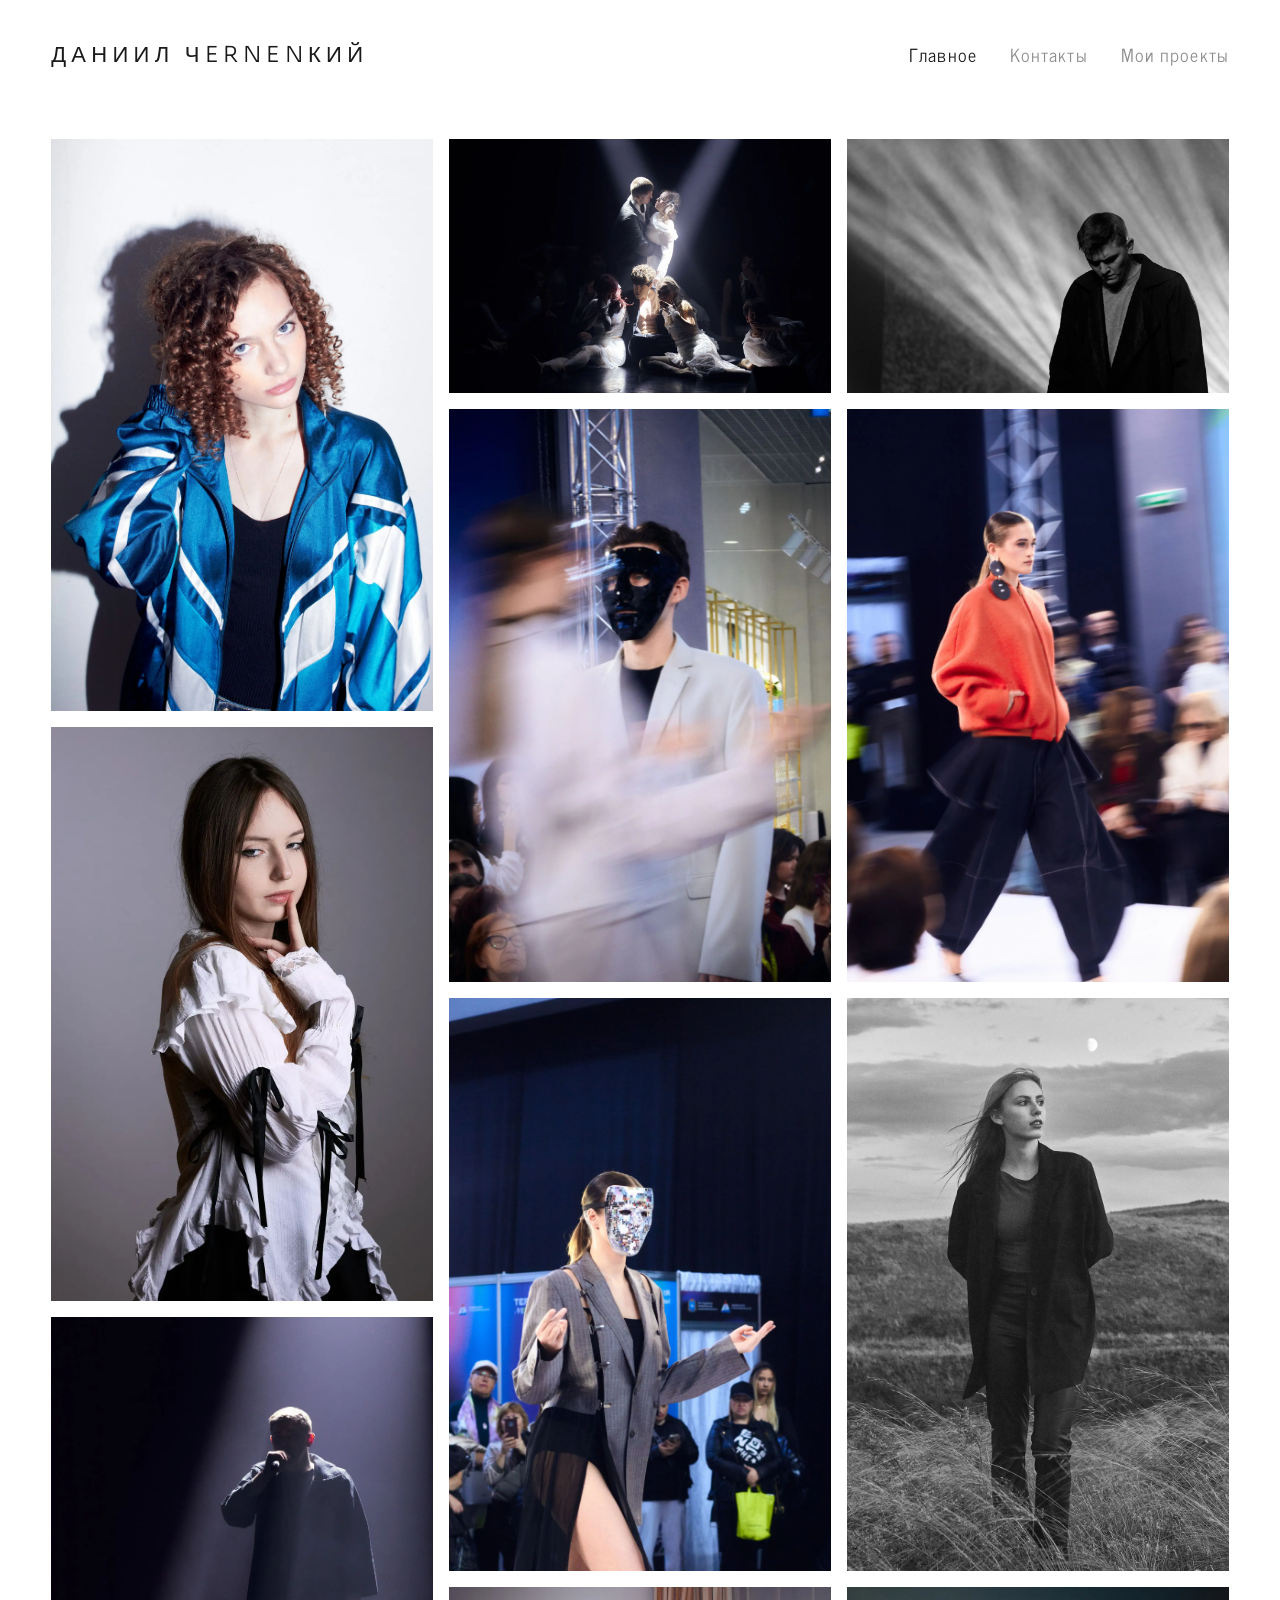
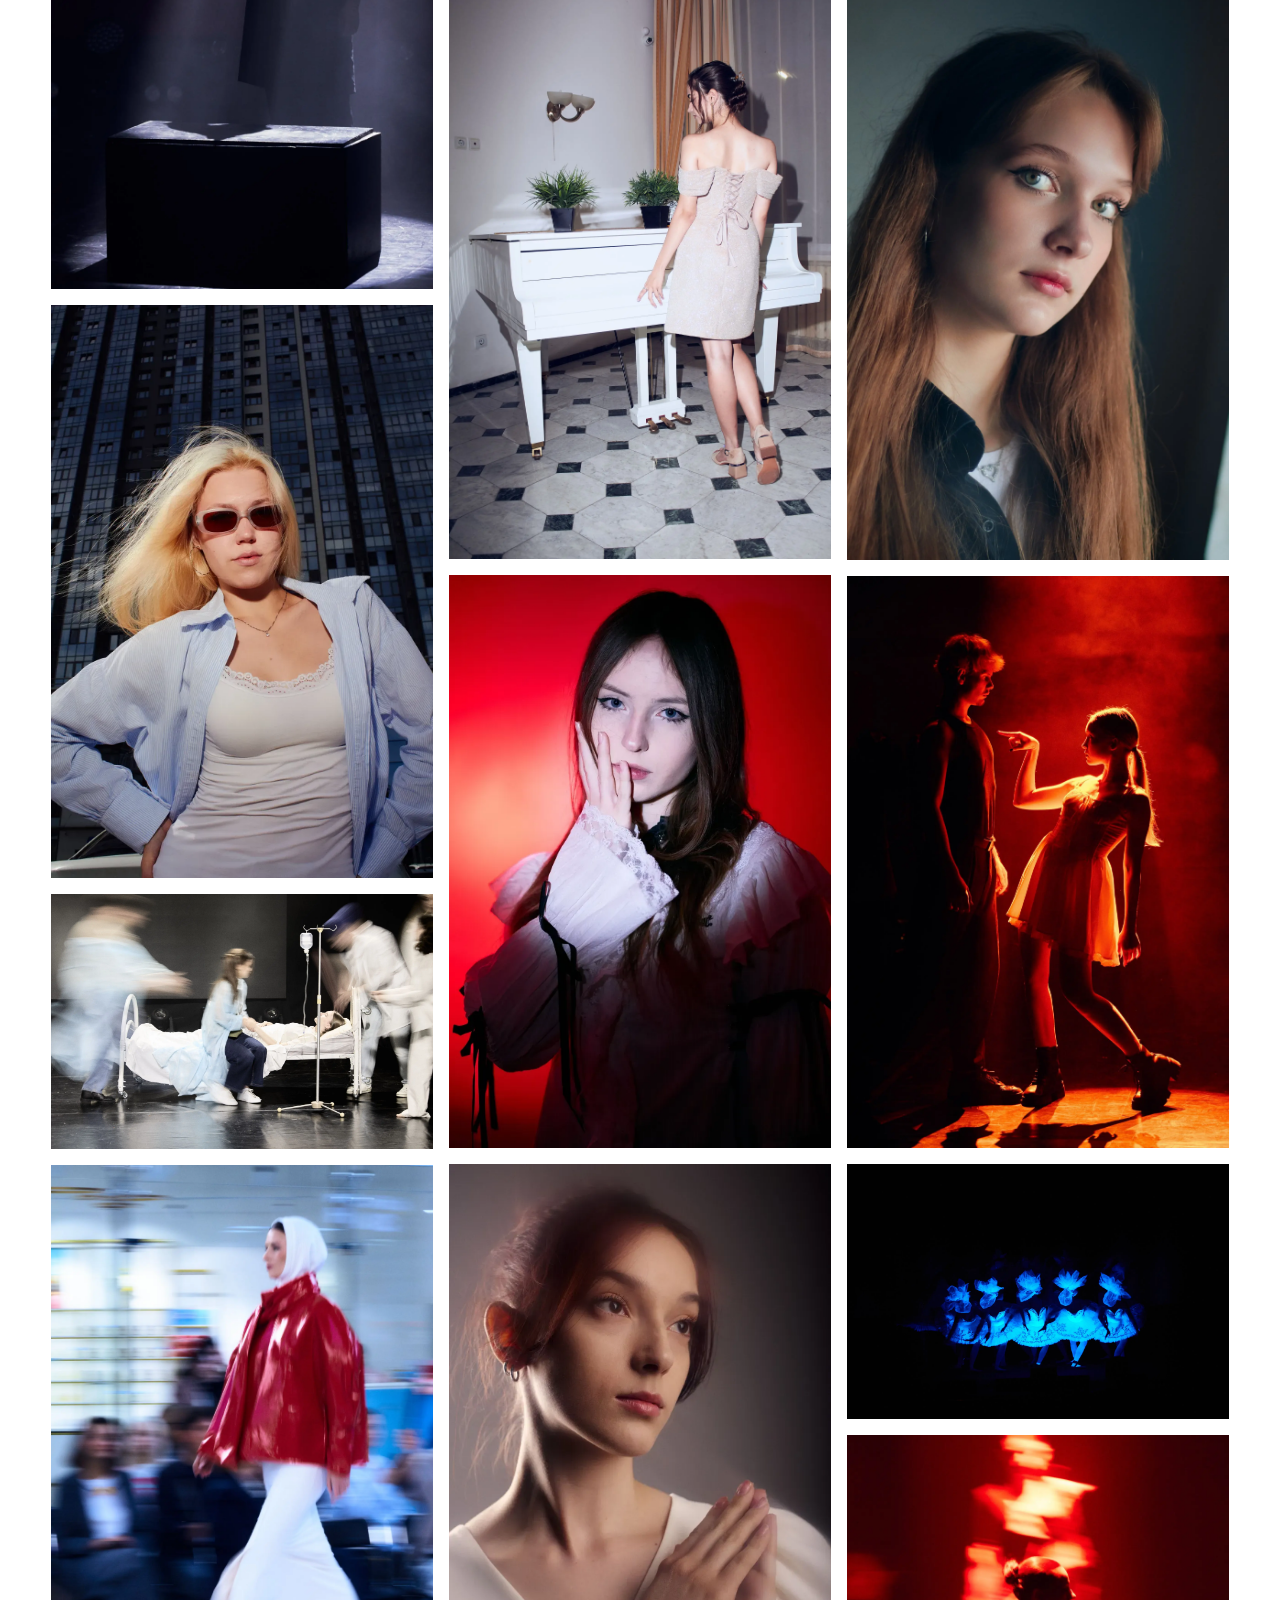
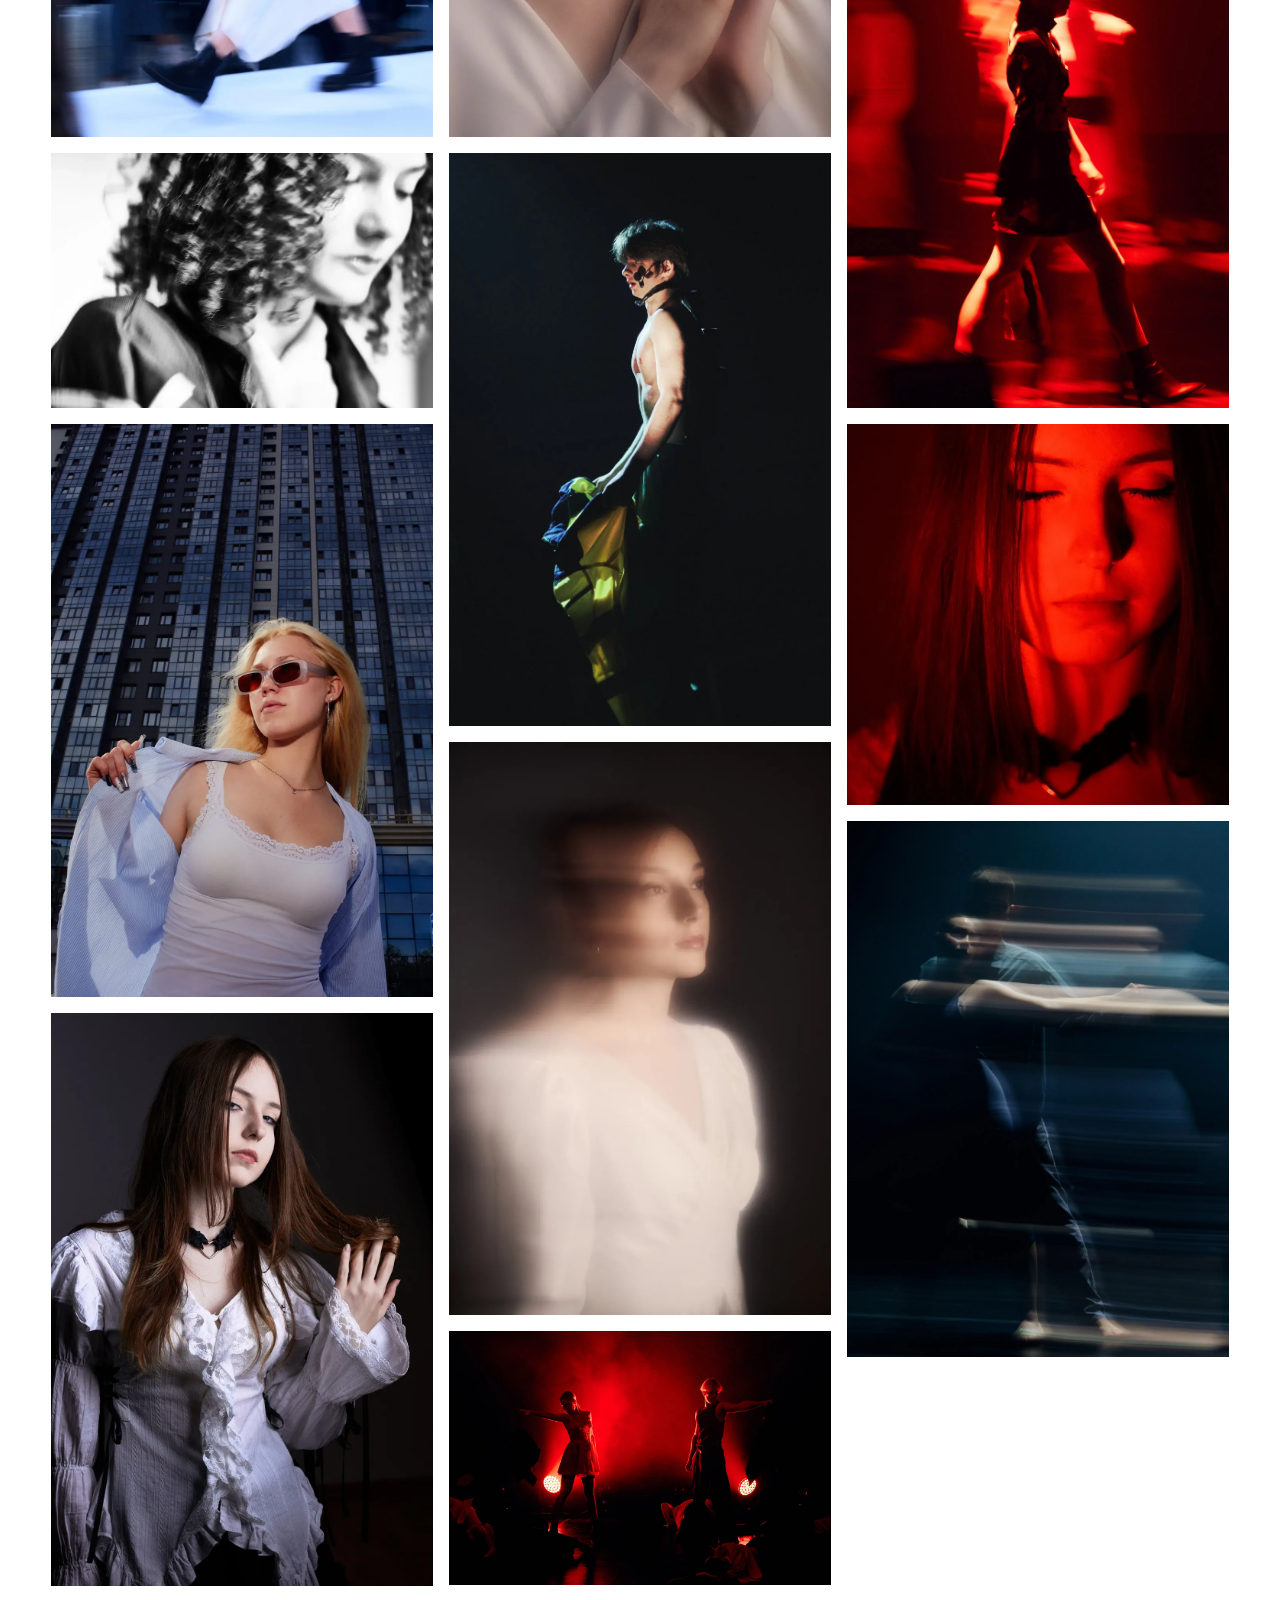
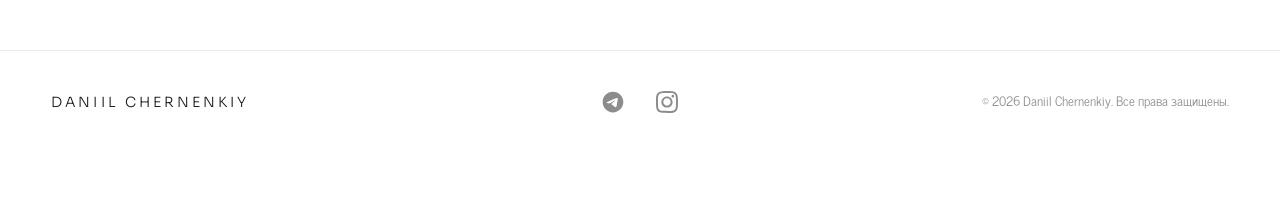
==== index.html @ f73e018e "Final" ====
<!DOCTYPE html>
<html lang="ru">
<head>
  <meta charset="UTF-8">
  <meta name="viewport" content="width=device-width, initial-scale=1.0">
  <title>Даниил Черненький — фотограф</title>
  <meta name="description" content="Портфолио фотографа Даниила Черненкого.">
  <link rel="icon" type="image/svg+xml" href="assets/favicon.svg">
  <link rel="preconnect" href="https://fonts.googleapis.com">
  <link rel="preconnect" href="https://fonts.gstatic.com" crossorigin>
  <link href="https://fonts.googleapis.com/css2?family=Sora:wght@100..800&display=swap" rel="stylesheet">
  <link rel="stylesheet" href="reset.css">
  <link rel="stylesheet" href="style.css">
  <script>document.documentElement.classList.add('js');</script>
</head>
<body>

  <header class="site-header reveal">
    <div class="container site-header__inner">
      <a class="brand" href="index.html">Даниил&nbsp;Чernenкий</a>

      <nav class="nav" aria-label="Основная навигация">
        <ul class="nav__list">
          <li><a class="nav__link is-active" href="index.html" aria-current="page">Главное</a></li>
          <li><a class="nav__link" href="pages/contact.html">Контакты</a></li>
          <li><a class="nav__link" href="projects/index.html">Мои проекты</a></li>
        </ul>
      </nav>
    </div>
  </header>

  <main>
    <h1 class="visually-hidden">Фотографии</h1>

    <!-- Галерея: masonry. Портреты и репортаж перемешаны, порядок произвольный —
         менять местами и добавлять фото можно свободно, вёрстка этого не требует.
         Каждое фото — в <picture>: сверху лёгкая WebP-версия (assets/images/webp/),
         под ней — оригинал jpg как запаска для старых браузеров.
         Первое фото грузится сразу (eager), остальные — по мере скролла (lazy).
         Формат файлов: длинная сторона 2500px, JPG q82 + WebP q70, width/height указывать реальными. -->
    <section class="gallery container" aria-label="Галерея фотографий">

      <figure class="gallery__item reveal">
        <picture>
          <source srcset="assets/images/webp/Sasha-01.webp" type="image/webp">
          <img src="assets/images/Sasha-01.jpg" alt="Портрет — Sasha" width="1667" height="2500" loading="eager" fetchpriority="high" decoding="async">
        </picture>
      </figure>

      <figure class="gallery__item reveal">
        <picture>
          <source srcset="assets/images/webp/Vika-34.webp" type="image/webp">
          <img src="assets/images/Vika-34.jpg" alt="Портрет — Vika" width="1000" height="1501" loading="lazy" decoding="async">
        </picture>
      </figure>

      <figure class="gallery__item reveal">
        <picture>
          <source srcset="assets/images/webp/Spring2026-31.webp" type="image/webp">
          <img src="assets/images/Spring2026-31.jpg" alt="Репортаж — Spring 2026" width="1667" height="2500" loading="lazy" decoding="async">
        </picture>
      </figure>

      <figure class="gallery__item reveal">
        <picture>
          <source srcset="assets/images/webp/angel-12.webp" type="image/webp">
          <img src="assets/images/angel-12.jpeg" alt="Портрет — Angel" width="1667" height="2500" loading="lazy" decoding="async">
        </picture>
      </figure>

      <figure class="gallery__item reveal">
        <picture>
          <source srcset="assets/images/webp/Planik-69.webp" type="image/webp">
          <img src="assets/images/Planik-69.jpg" alt="Репортаж — Planik" width="2500" height="1667" loading="lazy" decoding="async">
        </picture>
      </figure>

      <figure class="gallery__item reveal">
        <picture>
          <source srcset="assets/images/webp/IMG-6015.webp" type="image/webp">
          <img src="assets/images/IMG-6015.jpg" alt="Репортаж" width="1667" height="2500" loading="lazy" decoding="async">
        </picture>
      </figure>

      <figure class="gallery__item reveal">
        <picture>
          <source srcset="assets/images/webp/Sasha-08.webp" type="image/webp">
          <img src="assets/images/Sasha-08.jpg" alt="Портрет — Sasha" width="2500" height="1667" loading="lazy" decoding="async">
        </picture>
      </figure>

      <figure class="gallery__item reveal">
        <picture>
          <source srcset="assets/images/webp/angel-10.webp" type="image/webp">
          <img src="assets/images/angel-10.jpeg" alt="Портрет — Angel" width="1667" height="2500" loading="lazy" decoding="async">
        </picture>
      </figure>

      <figure class="gallery__item reveal">
        <picture>
          <source srcset="assets/images/webp/Vika-38.webp" type="image/webp">
          <img src="assets/images/Vika-38.jpg" alt="Портрет — Vika" width="1667" height="2500" loading="lazy" decoding="async">
        </picture>
      </figure>

      <figure class="gallery__item reveal">
        <picture>
          <source srcset="assets/images/webp/Spring2026-86.webp" type="image/webp">
          <img src="assets/images/Spring2026-86.jpg" alt="Репортаж — Spring 2026" width="2500" height="1667" loading="lazy" decoding="async">
        </picture>
      </figure>

      <figure class="gallery__item reveal">
        <picture>
          <source srcset="assets/images/webp/IMG-6016.webp" type="image/webp">
          <img src="assets/images/IMG-6016.jpg" alt="Репортаж" width="1667" height="2500" loading="lazy" decoding="async">
        </picture>
      </figure>

      <figure class="gallery__item reveal">
        <picture>
          <source srcset="assets/images/webp/IMG-6017.webp" type="image/webp">
          <img src="assets/images/IMG-6017.jpg" alt="Репортаж" width="1667" height="2500" loading="lazy" decoding="async">
        </picture>
      </figure>

      <figure class="gallery__item reveal">
        <picture>
          <source srcset="assets/images/webp/ElevenA-08.webp" type="image/webp">
          <img src="assets/images/ElevenA-08.jpg" alt="Репортаж — 11А" width="1667" height="2500" loading="lazy" decoding="async">
        </picture>
      </figure>

      <figure class="gallery__item reveal">
        <picture>
          <source srcset="assets/images/webp/Vika-11.webp" type="image/webp">
          <img src="assets/images/Vika-11.jpg" alt="Портрет — Vika" width="1667" height="2500" loading="lazy" decoding="async">
        </picture>
      </figure>

      <figure class="gallery__item reveal">
        <picture>
          <source srcset="assets/images/webp/Masha-16.webp" type="image/webp">
          <img src="assets/images/Masha-16.jpeg" alt="Портрет — Masha" width="1667" height="2500" loading="lazy" decoding="async">
        </picture>
      </figure>

      <figure class="gallery__item reveal">
        <picture>
          <source srcset="assets/images/webp/Springcon-04.webp" type="image/webp">
          <img src="assets/images/Springcon-04.jpg" alt="Репортаж — Springcon" width="1667" height="2500" loading="lazy" decoding="async">
        </picture>
      </figure>

      <figure class="gallery__item reveal">
        <picture>
          <source srcset="assets/images/webp/Masha-11.webp" type="image/webp">
          <img src="assets/images/Masha-11.jpeg" alt="Портрет — Masha" width="1667" height="2500" loading="lazy" decoding="async">
        </picture>
      </figure>

      <figure class="gallery__item reveal">
        <picture>
          <source srcset="assets/images/webp/Planik-131.webp" type="image/webp">
          <img src="assets/images/Planik-131.jpg" alt="Репортаж — Planik" width="2500" height="1667" loading="lazy" decoding="async">
        </picture>
      </figure>

      <figure class="gallery__item reveal">
        <picture>
          <source srcset="assets/images/webp/Spring2026-35.webp" type="image/webp">
          <img src="assets/images/Spring2026-35.jpg" alt="Репортаж — Spring 2026" width="2500" height="1667" loading="lazy" decoding="async">
        </picture>
      </figure>

      <figure class="gallery__item reveal">
        <picture>
          <source srcset="assets/images/webp/IMG-6014.webp" type="image/webp">
          <img src="assets/images/IMG-6014.jpg" alt="Репортаж" width="1667" height="2500" loading="lazy" decoding="async">
        </picture>
      </figure>

      <figure class="gallery__item reveal">
        <picture>
          <source srcset="assets/images/webp/O&amp;M-26.webp" type="image/webp">
          <img src="assets/images/O%26M-26.jpg" alt="Портрет — O и M" width="1667" height="2500" loading="lazy" decoding="async">
        </picture>
      </figure>

      <figure class="gallery__item reveal">
        <picture>
          <source srcset="assets/images/webp/Dasha-18.webp" type="image/webp">
          <img src="assets/images/Dasha-18.jpg" alt="Портрет — Dasha" width="1667" height="2500" loading="lazy" decoding="async">
        </picture>
      </figure>

      <figure class="gallery__item reveal">
        <picture>
          <source srcset="assets/images/webp/Planik-125.webp" type="image/webp">
          <img src="assets/images/Planik-125.jpg" alt="Репортаж — Planik" width="1667" height="2500" loading="lazy" decoding="async">
        </picture>
      </figure>

      <figure class="gallery__item reveal">
        <picture>
          <source srcset="assets/images/webp/Podsneznik-007.webp" type="image/webp">
          <img src="assets/images/Podsneznik-007.jpg" alt="Репортаж — Подснежник" width="2500" height="1667" loading="lazy" decoding="async">
        </picture>
      </figure>

      <figure class="gallery__item reveal">
        <picture>
          <source srcset="assets/images/webp/Spring2026-44.webp" type="image/webp">
          <img src="assets/images/Spring2026-44.jpg" alt="Репортаж — Spring 2026" width="1667" height="2500" loading="lazy" decoding="async">
        </picture>
      </figure>

      <figure class="gallery__item reveal">
        <picture>
          <source srcset="assets/images/webp/Vika-04.webp" type="image/webp">
          <img src="assets/images/Vika-04.jpg" alt="Портрет — Vika" width="2500" height="2500" loading="lazy" decoding="async">
        </picture>
      </figure>

      <figure class="gallery__item reveal">
        <picture>
          <source srcset="assets/images/webp/Planik-81.webp" type="image/webp">
          <img src="assets/images/Planik-81.jpg" alt="Репортаж — Planik" width="1783" height="2500" loading="lazy" decoding="async">
        </picture>
      </figure>

    </section>
  </main>

  <footer class="site-footer reveal">
    <div class="container site-footer__inner">
      <a class="brand" href="index.html">Daniil&nbsp;Chernenkiy</a>

      <ul class="socials">
        <li><a href="https://t.me/DaniiilCH" class="socials__link socials__link--telegram" target="_blank" rel="me noopener" aria-label="Telegram"></a></li>
        <li><a href="https://www.instagram.com/daniilchernenkiy/" class="socials__link socials__link--instagram" target="_blank" rel="me noopener" aria-label="Instagram"></a></li>
      </ul>

      <p class="site-footer__copy">© <span data-year>2026</span> Daniil Chernenkiy. Все права защищены.</p>
    </div>
  </footer>

  <script src="js/main.js"></script>
</body>
</html>
---- style.css ----
/* ==========================================================================
   Daniil Chernenkiy — photography portfolio
   Styles: tokens -> base -> typography -> layout -> header -> gallery -> footer
   ========================================================================== */

/* ---------- 1. Design tokens ---------- */
:root {
  /* Palette: neutral, photography first */
  --color-bg: #ffffff;
  --color-surface: #fafafa;
  --color-text: #1a1a1a;
  --color-text-muted: #8c8c8c;
  --color-line: #eaeaea;

  /* Spacing scale */
  --space-2xs: 6px;
  --space-xs: 10px;
  --space-sm: 16px;
  --space-md: 24px;
  --space-lg: 40px;
  --space-xl: 64px;

  /* Gallery */
  --gallery-gap: 16px;
  --gallery-columns: 3;

  /* Projects: карточки проектов на отдельной странице */
  --projects-columns: 2;

  /* Page frame */
  --container-max: 1560px;
  --container-pad: clamp(20px, 4vw, 56px);

  /* Высота развёрнутой шапки: 40px сверху + строка навигации ~35px + 24px снизу.
     Нужна, чтобы контент страницы центрировался в части экрана под шапкой,
     а футер оставался за нижней гранью первого экрана.
     Если менять отступы шапки или кегль навигации — поправить и это число. */
  --header-h: 99px;

  /* Type
     Логотип набран Sora (Google Fonts); dinot.ttf остался в стеке запаской — без
     интернета имя не поедет на системный шрифт.
     ВАЖНО: dinot.ttf содержит только латиницу — он используется исключительно
     для имени-логотипа "Daniil Chernenkiy". Русские заголовки набираются
     NewsCycle (в нём кириллица есть). */
  --font-brand: "Sora", "DINOT", "Helvetica Neue", Arial, sans-serif;
  --font-body: "NewsCycle", "Helvetica Neue", Arial, sans-serif;

  /* Motion: одно мягкое появление, без пружин и параллакса */
  --reveal-duration: 700ms;
  --reveal-shift: 16px;
  --reveal-ease: cubic-bezier(0.22, 0.61, 0.36, 1);
  --fade-duration: 800ms;
  --photo-blur: 10px; /* с какой расфокусировки проступают фото в проектах */
  --header-slide: 350ms;
}

/* ---------- 2. Fonts ---------- */
@font-face {
  font-family: "DINOT";
  src: url("assets/fonts/dinot.ttf") format("truetype");
  font-weight: 400;
  font-style: normal;
  font-display: swap;
}

@font-face {
  font-family: "NewsCycle";
  src: url("assets/fonts/NewsCycle-Regular.ttf") format("truetype");
  font-weight: 400;
  font-style: normal;
  font-display: swap;
}

@font-face {
  font-family: "NewsCycle";
  src: url("assets/fonts/NewsCycle-Bold.ttf") format("truetype");
  font-weight: 700;
  font-style: normal;
  font-display: swap;
}

/* ---------- 3. Base ---------- */
body {
  background: var(--color-bg);
  color: var(--color-text);
  font-family: var(--font-body);
  font-size: 16px;
  line-height: 1.6;
  -webkit-font-smoothing: antialiased;
  min-height: 100vh;
  display: flex;
  flex-direction: column;
}

main {
  flex: 1 0 auto;
}

::selection {
  background: var(--color-text);
  color: var(--color-bg);
}

.container {
  width: 100%;
  max-width: var(--container-max);
  margin-inline: auto;
  padding-inline: var(--container-pad);
}

/* ---------- 4. Typography ---------- */
/* The name is a visual mark, not body copy */
.brand {
  font-family: var(--font-brand);
  font-size: 22px;
  font-weight: 300;
  line-height: 1;
  letter-spacing: 0.24em;
  text-transform: uppercase;
  color: var(--color-text);
  white-space: nowrap;
}

.page-title {
  font-family: var(--font-body);
  font-weight: 700;
  font-size: clamp(26px, 3.2vw, 38px);
  letter-spacing: 0.14em;
  text-transform: uppercase;
  line-height: 1.2;
}

.muted {
  color: var(--color-text-muted);
}

/* ---------- 5. Header ---------- */
.site-header {
  padding-block: var(--space-lg) var(--space-md);
}

.site-header__inner {
  display: flex;
  align-items: baseline;
  justify-content: space-between;
  flex-wrap: wrap;
  gap: var(--space-sm) var(--space-lg);
  /* row-gap меняется в компактном состоянии — анимируем тем же временем,
     что и отступы шапки (см. секцию 10) */
  transition: gap var(--header-slide) var(--reveal-ease);
}

.nav__list {
  display: flex;
  flex-wrap: wrap;
  gap: clamp(18px, 2.6vw, 40px);
  align-items: baseline;
}

.nav__link {
  position: relative;
  display: inline-block;
  font-size: 18px;
  letter-spacing: 0.06em;
  color: var(--color-text-muted);
  padding-bottom: var(--space-2xs);
  transition: color 0.15s linear;
}

.nav__link:hover,
.nav__link:focus-visible {
  color: var(--color-text);
}

/* Активный раздел — тот же вид, что и при наведении: тёмный цвет, без подчёркивания */
.nav__link.is-active {
  color: var(--color-text);
}

/* ---------- 6. Gallery — masonry ---------- */
/* Static grid: no hover transforms, no overlays, no borders. */
.gallery {
  padding-top: var(--space-lg);
  padding-bottom: var(--space-xl);
  columns: var(--gallery-columns);
  column-gap: var(--gallery-gap);
}

.gallery__item {
  break-inside: avoid;
  margin: 0 0 var(--gallery-gap);
  display: block;
}

.gallery__item img {
  display: block;
  width: 100%;
  height: auto;
  background: var(--color-surface);
}

/* Плавное появление загруженного фото: изображение скрыто до события load,
   класс .is-loaded ставит js/main.js. Без JS картинки видны сразу,
   при prefers-reduced-motion — правило в конце файла. */
.js .gallery__item img,
.js .about__portrait img,
.js .project-card__media img {
  opacity: 0;
  transition: opacity var(--fade-duration) var(--reveal-ease);
}

.js .gallery__item img.is-loaded,
.js .about__portrait img.is-loaded,
.js .project-card__media img.is-loaded {
  opacity: 1;
}

/* Responsive column count */
@media (max-width: 820px) {
  :root {
    --gallery-columns: 2;
    --gallery-gap: 12px;
  }
}

@media (max-width: 480px) {
  :root {
    --gallery-columns: 1;
  }
}

/* ---------- 7. Content pages ---------- */
/* Секция занимает экран целиком, кроме места под шапкой, поэтому содержимое
   стоит по центру видимой области, а футер — только после прокрутки. */
.page-section {
  /* Отступы несимметричны ровно на 24px: сверху меньше, снизу больше,
     в сумме те же 128px, поэтому высота секции и граница футера не меняются,
     а контент поднимается наполовину разницы — на 24px вверх. */
  padding-block: var(--space-lg) 88px;
  display: grid;
  gap: var(--space-sm);
  align-content: center;
  min-height: calc(100vh - var(--header-h));
}

/* Читаемая ширина для текста на внутренних страницах */
.page-section p {
  max-width: 60ch;
}

/* «Обо мне»: фото слева, текст справа, весь блок по центру страницы.
   Ширина фото задана через clamp: на узком экране колонка ужимается раньше,
   чем текст станет нечитаемым. Текст центрирован по высоте фото.
   Фото статично — без рамок, теней и реакций на наведение. */
.about {
  display: grid;
  grid-template-columns: minmax(0, clamp(320px, 30vw, 460px)) minmax(0, 60ch);
  justify-content: center;
  align-items: center;
  gap: var(--space-lg) clamp(56px, 9.5vw, 150px);
}

.about__portrait {
  margin: 0;
}

.about__portrait img {
  display: block;
  width: 100%;
  height: auto;
  background: var(--color-surface);
}

/* Заголовки стоят ближе к своему тексту, чем группы друг к другу,
   поэтому каждая группа — вложенная сетка. */
.about__text {
  display: grid;
  gap: var(--space-xl);
  font-size: 20px;
}

.about__group {
  display: grid;
  gap: var(--space-sm);
}

.about__title {
  font-size: 18px;
  font-weight: 700;
  letter-spacing: 0.14em;
  text-transform: uppercase;
}

.about__contacts {
  display: grid;
  gap: var(--space-xs);
}

.about__contact {
  display: inline-flex;
  align-items: center;
  gap: var(--space-xs);
  color: var(--color-text);
  transition: color 0.15s linear;
}

.about__contact:hover,
.about__contact:focus-visible {
  color: var(--color-text-muted);
}

/* Иконки как в футере: SVG наложен маской и окрашен currentColor */
.about__contact-icon {
  flex: none;
  width: 20px;
  height: 20px;
  background: currentColor;
  -webkit-mask: no-repeat center / contain;
  mask: no-repeat center / contain;
}

.about__contact-icon--telegram {
  -webkit-mask-image: url("assets/icons/telegram.svg");
  mask-image: url("assets/icons/telegram.svg");
}

.about__contact-icon--instagram {
  -webkit-mask-image: url("assets/icons/instagram.svg");
  mask-image: url("assets/icons/instagram.svg");
}

@media (max-width: 820px) {
  .about {
    grid-template-columns: minmax(0, 460px);
    gap: var(--space-md);
  }
}

/* ---------- 8. Footer ---------- */
.site-footer {
  border-top: 1px solid var(--color-line);
  padding-block: var(--space-lg) 96px;
}

/* Три зоны в одну строку: логотип слева, иконки ровно по центру,
     копирайт справа. 1fr auto 1fr — центральная колонка не сдвигается,
     даже если левая и правая разной ширины. */
.site-footer__inner {
  display: grid;
  grid-template-columns: 1fr auto 1fr;
  align-items: center;
  gap: var(--space-sm) var(--space-lg);
}

.site-footer .brand {
  font-size: 14px;
  letter-spacing: 0.22em;
}

.socials {
  display: flex;
  align-items: center;
  gap: clamp(18px, 2.6vw, 32px);
}

/* Иконки соцсетей: SVG из assets/icons/ наложен маской и окрашен currentColor,
   поэтому цвет иконок следует за цветом ссылки. */
.socials__link {
  display: block;
  width: 22px;
  height: 22px;
  background: currentColor;
  -webkit-mask: no-repeat center / contain;
  mask: no-repeat center / contain;
  color: var(--color-text-muted);
  transition:
    color 0.15s linear,
    transform 200ms var(--reveal-ease);
}

.socials__link:hover,
.socials__link:focus-visible {
  color: var(--color-text);
  transform: scale(1.15);
}

.socials__link--telegram {
  -webkit-mask-image: url("assets/icons/telegram.svg");
  mask-image: url("assets/icons/telegram.svg");
}

.socials__link--instagram {
  -webkit-mask-image: url("assets/icons/instagram.svg");
  mask-image: url("assets/icons/instagram.svg");
}


.site-footer__copy {
  justify-self: end;
  text-align: right;
  font-size: 13px;
  color: var(--color-text-muted);
}

/* На узких экранах три зоны складываются в столбик по центру */
@media (max-width: 640px) {
  .site-footer__inner {
    grid-template-columns: 1fr;
    justify-items: center;
  }

  .site-footer__copy {
    justify-self: center;
    text-align: center;
  }
}

/* ---------- 9. Reveal — появление при открытии и при скролле ----------
   Элементы с классом .reveal скрыты только когда работает JS: класс html.js
   ставится инлайн-скриптом в <head>, поэтому без JS страница видна целиком. */
.js .reveal {
  opacity: 0;
  transform: translateY(var(--reveal-shift));
  transition:
    opacity var(--reveal-duration) var(--reveal-ease) var(--reveal-delay, 0ms),
    transform var(--reveal-duration) var(--reveal-ease) var(--reveal-delay, 0ms);
}

.js .reveal.is-visible {
  opacity: 1;
  transform: translateY(0);
}

/* Шапка и футер сдвигаются меньше, чем фотографии */
.js .site-header.reveal,
.js .site-footer.reveal {
  --reveal-shift: 8px;
}

/* На странице «Контакты» появление идёт мягче: то же движение растянуто
   по времени, смещение меньше, а кривая разгоняется и тормозит плавно
   (sinus) — контент не «въезжает», а проступает. Переменные наследуются,
   поэтому правило покрывает шапку, блок, футер и проявку фото. */
.js .page-contacts {
  --reveal-duration: 1000ms;
  --reveal-shift: 13px;
  --reveal-ease: cubic-bezier(0.45, 0.05, 0.55, 0.95);
  --fade-duration: 1270ms;
}

/* ---------- 10. Шапка прилипает к верху и сжимается ----------
   При прокрутке вниз шапка остаётся на месте, но её верхний и нижний отступы
   становятся меньше. Класс .is-compact ставит js/main.js. Без JS шапка
   остаётся обычным блоком.
   Порядок правил важен: .reveal тоже анимирует transform, поэтому правило
   сжатия идёт после него и имеет специфичность выше. */
.js .site-header {
  position: sticky;
  top: 0;
  z-index: 10;
  background: var(--color-bg);
  /* Текст шапки не должен становиться якорем прокрутки: при сжатии он съезжает
     вверх, браузер докручивал бы страницу, чтобы вернуть его на место, и это
     второй механизм той же дрожи (первый — мёртвая полоса порогов в js/main.js). */
  overflow-anchor: none;
  transition:
    opacity var(--reveal-duration) var(--reveal-ease) var(--reveal-delay, 0ms),
    transform var(--header-slide) var(--reveal-ease),
    padding var(--header-slide) var(--reveal-ease);
}

.js .site-header.is-compact {
  /* Сверху 16px вместо 10px: в сжатом виде заголовок не липнет к краю экрана,
     а вместе с урезанным row-gap (ниже) оказывается ближе к кнопкам меню. */
  padding-block: var(--space-sm) var(--space-2xs);
}

/* На узких экранах имя и меню стоят на двух строках (flex-wrap во inner).
   В сжатом виде межстрочный зазор уменьшаем с 16px до 6px — заголовок
   придвигается к навигации и общая высота шапки почти не меняется. */
.js .site-header.is-compact .site-header__inner {
  row-gap: var(--space-2xs);
}

/* Одно отключение движения для обоих механизмов: правила идут в конце файла,
   чтобы перебить transition из секций 9 и 10 той же специфичности. */
@media (prefers-reduced-motion: reduce) {
  .js .reveal {
    opacity: 1;
    transform: none;
    transition: none;
  }

  .js .site-header {
    transition: none;
  }

  /* JS при reduced-motion не запускается, поэтому картинки показываем сразу */
  .js .gallery__item img,
  .js .about__portrait img,
  .js .project-card__media img {
    opacity: 1;
    transition: none;
  }
}

/* ---------- 11. Accessibility ---------- */
:focus-visible {
  outline: 1px solid var(--color-text);
  outline-offset: 3px;
}

.visually-hidden {
  position: absolute;
  width: 1px;
  height: 1px;
  margin: -1px;
  padding: 0;
  overflow: hidden;
  clip: rect(0 0 0 0);
  white-space: nowrap;
  border: 0;
}

/* ---------- 12. Lightbox — полноэкранный просмотр галереи ----------
   Разметку оверлея создаёт js/main.js, поэтому без JS галерея остаётся
   набором static-фото. Фото показано целиком (max-* + contain, без обрезки),
   стрелки по бокам, крестик в правом верхнем углу, закрытие по клику по тёмному
   фону и по Escape. Курсор и доступность навешиваются только вместе с классом
   .lightbox-opener, который ставит JS, — вид сетки при этом не меняется. */
.js .gallery__item.lightbox-opener {
  cursor: pointer;
}

/* Пока открыт просмотр, страница под ним не прокручивается:
   высота прокрутки сохраняется в js/main.js и возвращается при закрытии.
   hidden у body — страховка для мобильных движков, где overflow у html
   иногда не удерживает прокрутку: фоновая галерея не должна ездить
   внутри открытого лайтбокса. */
html.is-lightbox-open {
  overflow: hidden;
}

html.is-lightbox-open body {
  overflow: hidden;
}

.lightbox {
  --lightbox-fade: 300ms;

  position: fixed;
  inset: 0;
  z-index: 100;
  /* Непрозрачный фон: на телефоне галерея в одну колонку проступала бы
     полными фотографиями за просмотром — казалось, что снимки накладываются
     друг на друга и предыдущий не исчезает. */
  background: #121212;
  /* mix-blend-mode у кнопок иначе заставляет движок композитить оверлей
     со страницей под ним — на мобильных там и оставались «призраки»
     прошлых фото. isolate держит смешивание внутри лайтбокса, а
     overscroll-behavior не даёт жесту-перелистыванию уехать в фон. */
  isolation: isolate;
  overscroll-behavior: contain;
}

.lightbox[hidden] {
  display: none;
}

/* Flex, а не grid: в grid-строке auto-размера процент max-height у картинки
   разрешается в её же минимальный размер и не ограничивает высоту, поэтому
   портрет вылезал бы за экран. Во flex-контейнере проценты считаются от
   содержимого сцены, и фото всегда вписывается целиком. */
.lightbox__stage {
  height: 100%;
  display: flex;
  align-items: center;
  justify-content: center;
  padding: clamp(16px, 4vmin, 44px);
}

.lightbox__img {
  max-width: 100%;
  max-height: 100%;
  width: auto;
  height: auto;
  object-fit: contain;
  opacity: 1;
}

.js .lightbox__img {
  opacity: 0;
  transition: opacity var(--lightbox-fade) var(--reveal-ease);
}

.js .lightbox__img.is-loaded {
  opacity: 1;
}

.lightbox__button {
  position: absolute;
  display: grid;
  place-items: center;
  width: 44px;
  height: 44px;
  color: #ffffff;
  background: none;
  cursor: pointer;
  opacity: 0.85;
  /* difference: белая графика темнеет на светлом фото и светлеет на тёмном,
     поэтому стрелки и крестик читаемы на любом снимке без подложки. */
  mix-blend-mode: difference;
  transition: opacity 0.15s linear;
  -webkit-tap-highlight-color: transparent;
}

.lightbox__button:hover,
.lightbox__button:focus-visible {
  opacity: 1;
}

.lightbox__button:focus-visible {
  outline: 1px solid rgba(255, 255, 255, 0.85);
  outline-offset: 2px;
}

.lightbox__button svg {
  display: block;
  width: 28px;
  height: 28px;
}

.lightbox__close {
  top: clamp(6px, 1.5vw, 18px);
  right: clamp(6px, 1.5vw, 18px);
}

/* Стрелки — не квадратные кнопки, а зоны во всю высоту по краям: на телефоне
   по ним легко попасть большим пальцем, а на экране они остаются тонкими. */
.lightbox__nav {
  top: 50%;
  transform: translateY(-50%);
  width: clamp(44px, 6vw, 64px);
  height: clamp(80px, 20vh, 160px);
}

.lightbox__nav--prev {
  left: clamp(2px, 1vw, 12px);
}

.lightbox__nav--next {
  right: clamp(2px, 1vw, 12px);
}

@media (prefers-reduced-motion: reduce) {
  .js .lightbox__img {
    opacity: 1;
    transition: none;
  }

  .lightbox__button {
    transition: none;
  }
}

/* ---------- 13. Раздел «Мои проекты» ----------
   Карточки и галереи собираются projects/render.js из projects/projects.js.
   Обложки и фото статичны, как в галерее на главной: реагирует только подпись,
   а не снимок. */
.projects-page {
  padding-block: var(--space-lg) 200px;
  display: grid;
  gap: clamp(28px, 4vw, 52px);
  justify-items: center;
}

/* Ровная сетка: карточки одного размера, шаг между ними одинаковый по горизонтали
   и вертикали, поэтому ряды читаются как смонтированная таблица, а не как
   случайная masonry-выкладка. */
.projects {
  width: 100%;
  display: grid;
  grid-template-columns: repeat(var(--projects-columns), minmax(0, 1fr));
  gap: clamp(32px, 4vw, 52px);
}

/* Карточка берёт 84% своей колонки, а не всю ширину: квадрат обложки вместе с
   названием иначе не влезал в первый экран. */
.project-card {
  min-width: 0;
  width: 84%;
  margin-inline: auto;
}

.project-card__link {
  display: block;
  color: var(--color-text);
}

/* Единый блок-паспарту под каждую обложку: квадрат одного размера для всех
   карточек, поэтому соседние проекты стоят ровно независимо от ориентации
   снимка. Фото вписывается целиком (object-fit: contain) — кадр не режется и
   не искажается, а свободные поля светлого тона становятся частью композиции.
   Внутренний отступ не даёт снимку касаться грани блока: воздушная рамка
   одинакова у горизонтальных и вертикальных кадров.
   Нужен другой размер блока — меняй aspect-ratio только здесь. */
.project-card__media {
  margin: 0;
  aspect-ratio: 1 / 1;
  padding: clamp(16px, 2.2vw, 30px);
  background: var(--color-surface);
}

.project-card__media img {
  display: block;
  width: 100%;
  height: 100%;
  object-fit: contain;
}

/* Подпись приклеена к своему блоку, а не к картинке: она идёт сразу под
   квадратом, поэтому у карточек в одном ряду заголовки на одной линии. */
.project-card__title {
  margin-top: var(--space-sm);
  font-size: 22px;
  font-weight: 700;
  letter-spacing: 0.14em;
  text-transform: uppercase;
  line-height: 1.25;
  transition: color 0.15s linear;
}

.project-card__link:hover .project-card__title,
.project-card__link:focus-visible .project-card__title {
  color: var(--color-text-muted);
}

.project-card__meta {
  margin-top: var(--space-2xs);
  font-size: 18px;
  color: var(--color-text-muted);
}

.projects__note {
  font-size: 18px;
  color: var(--color-text-muted);
}

/* Страница проекта */
.project-head {
  padding-block: var(--space-lg) var(--space-md);
  display: grid;
  justify-items: center;
  gap: var(--space-xs);
  text-align: center;
}

.project-head__meta {
  font-size: 18px;
  letter-spacing: 0.04em;
  color: var(--color-text-muted);
}

.project-head__summary {
  font-size: 20px;
  max-width: 60ch;
}

/* Появление фотографий проекта: кадр выезжает снизу и одновременно становится
   резким. Смещение и opacity даёт общий .reveal (секция 9), здесь к нему
   добавляется расфокус — те же длительность и кривая, поэтому никакого
   отдельного рывка не появляется: подъём, проявление и наводка на резкость
   идут одним движением.
   Правила привязаны к .page-project: галерея на главной остаётся как была. */
.js .page-project .gallery__item {
  overflow: hidden; /* размытие по краям кадра не залезает в соседние фото */
}

.js .page-project .gallery__item img {
  filter: blur(var(--photo-blur));
  transition:
    opacity var(--fade-duration) var(--reveal-ease),
    filter var(--fade-duration) var(--reveal-ease);
}

.js .page-project .gallery__item img.is-loaded {
  filter: blur(0);
}

/* Отключение движения для этих правил — здесь, а не в общем блоке секции 9:
   тот стоит выше по файлу и при равной специфичности проигрывает. Без этого
   кадра остались бы мыльными навсегда: .is-loaded при reduced-motion не
   ставится, потому что js/main.js до fadeInLoadedImages не доходит. */
@media (prefers-reduced-motion: reduce) {
  .js .page-project .gallery__item img {
    filter: none;
    transition: none;
  }
}

/* Пока в проекте нет фотографий, main растянут на экран колонкой: пустая
   галерея не отдаёт футер вверх, а заглушка стоит по центру. Когда фотографии
   появляются, .project-empty удаляет render.js, и страница растёт сама. */
.page-project main {
  display: flex;
  flex-direction: column;
}

.project-empty {
  flex: 1 0 auto;
  display: grid;
  place-items: center;
  padding-block: var(--space-md) 88px;
  font-size: 20px;
  text-align: center;
  color: var(--color-text-muted);
}

@media (max-width: 640px) {
  :root {
    --projects-columns: 1;
  }

  .project-card__title {
    font-size: 20px;
  }
}

/* ---------- 14. Кнопка «наверх» ----------
   Узел создаёт js/main.js (backToTopButton), поэтому в разметке её нет,
   а без JS она просто не существует. Класс .is-visible ставит тот же JS
   после прокрутки за порог;appearance — одно мягкое появление, тем же
   механизмом, что и остальной вход: opacity + небольшой подъём. */
.js .back-to-top {
  position: fixed;
  right: clamp(16px, 3vw, 32px);
  /* env(...) приподнимает кнопку над панелью жестов на телефонах */
  bottom: calc(clamp(16px, 3vw, 32px) + env(safe-area-inset-bottom, 0px));
  z-index: 20; /* над прилипающей шапкой (10), под лайтбоксом (100) */
  display: grid;
  place-items: center;
  width: 44px;   /* размер зоны нажатия — по минимуму для пальца */
  height: 44px;
  border-radius: 50%;
  color: var(--color-text);
  background: var(--color-bg);
  border: 1px solid var(--color-line);
  cursor: pointer;
  opacity: 0;
  transform: translateY(8px);
  /* visibility со задержкой: скрытая кнопка не ловит клики и не ловит Tab,
     но успевает доехать до прозрачности при появлении */
  visibility: hidden;
  transition:
    opacity var(--header-slide) var(--reveal-ease),
    transform var(--header-slide) var(--reveal-ease),
    border-color 0.15s linear,
    visibility 0s linear var(--header-slide);
  -webkit-tap-highlight-color: transparent;
}

.js .back-to-top.is-visible {
  opacity: 1;
  transform: none;
  visibility: visible;
  transition-delay: 0s;
}

.js .back-to-top:hover,
.js .back-to-top:focus-visible {
  border-color: var(--color-text); /* только граница: без теней и заливок */
}

.back-to-top svg {
  display: block;
  width: 22px;
  height: 22px;
}

/* Своё отключение движения — здесь, а не в общем блоке секции 9:
   тот стоит выше по файлу и при равной специфичности проигрывает.
   Сама кнопка остаётся: при reduced-motion она появляется мгновенно
   и прокручивает без плавности (см. js/main.js). */
@media (prefers-reduced-motion: reduce) {
  .js .back-to-top {
    transition: none;
  }

  .js .back-to-top.is-visible {
    transform: none;
  }
}
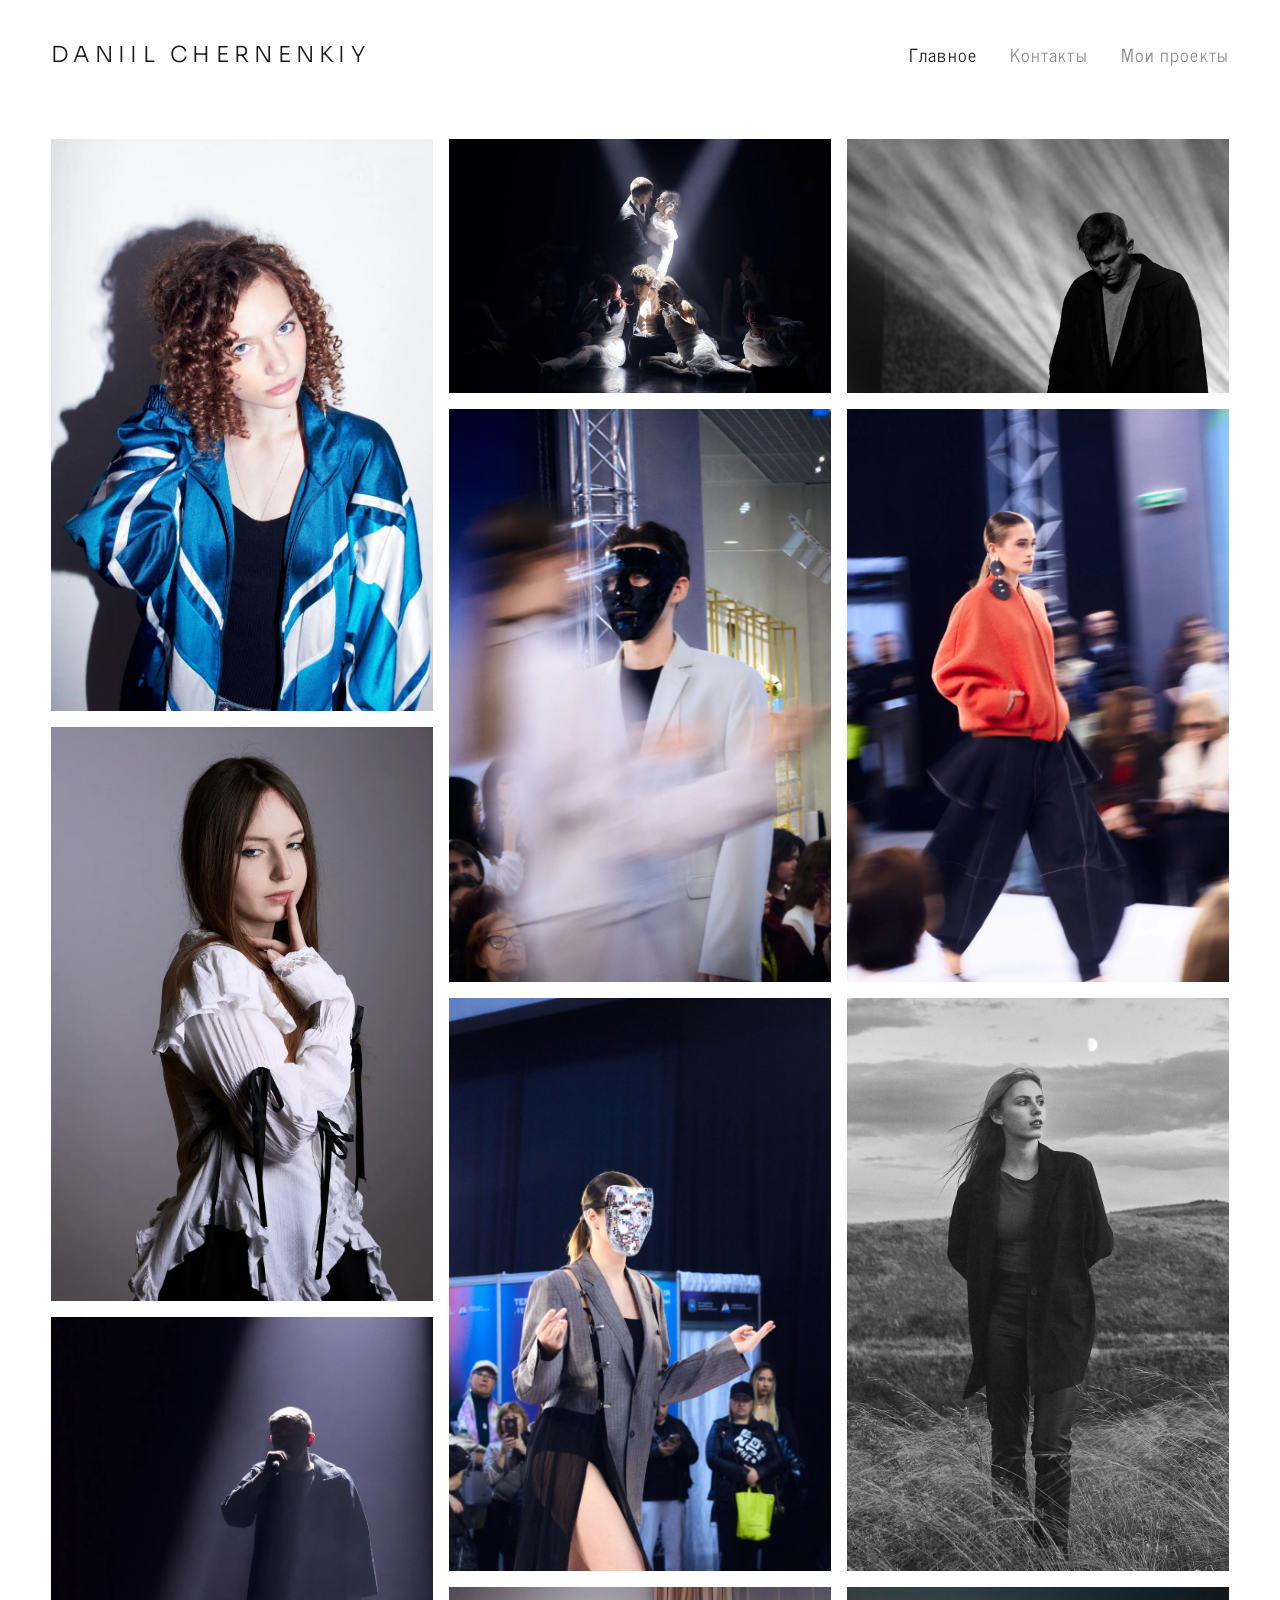
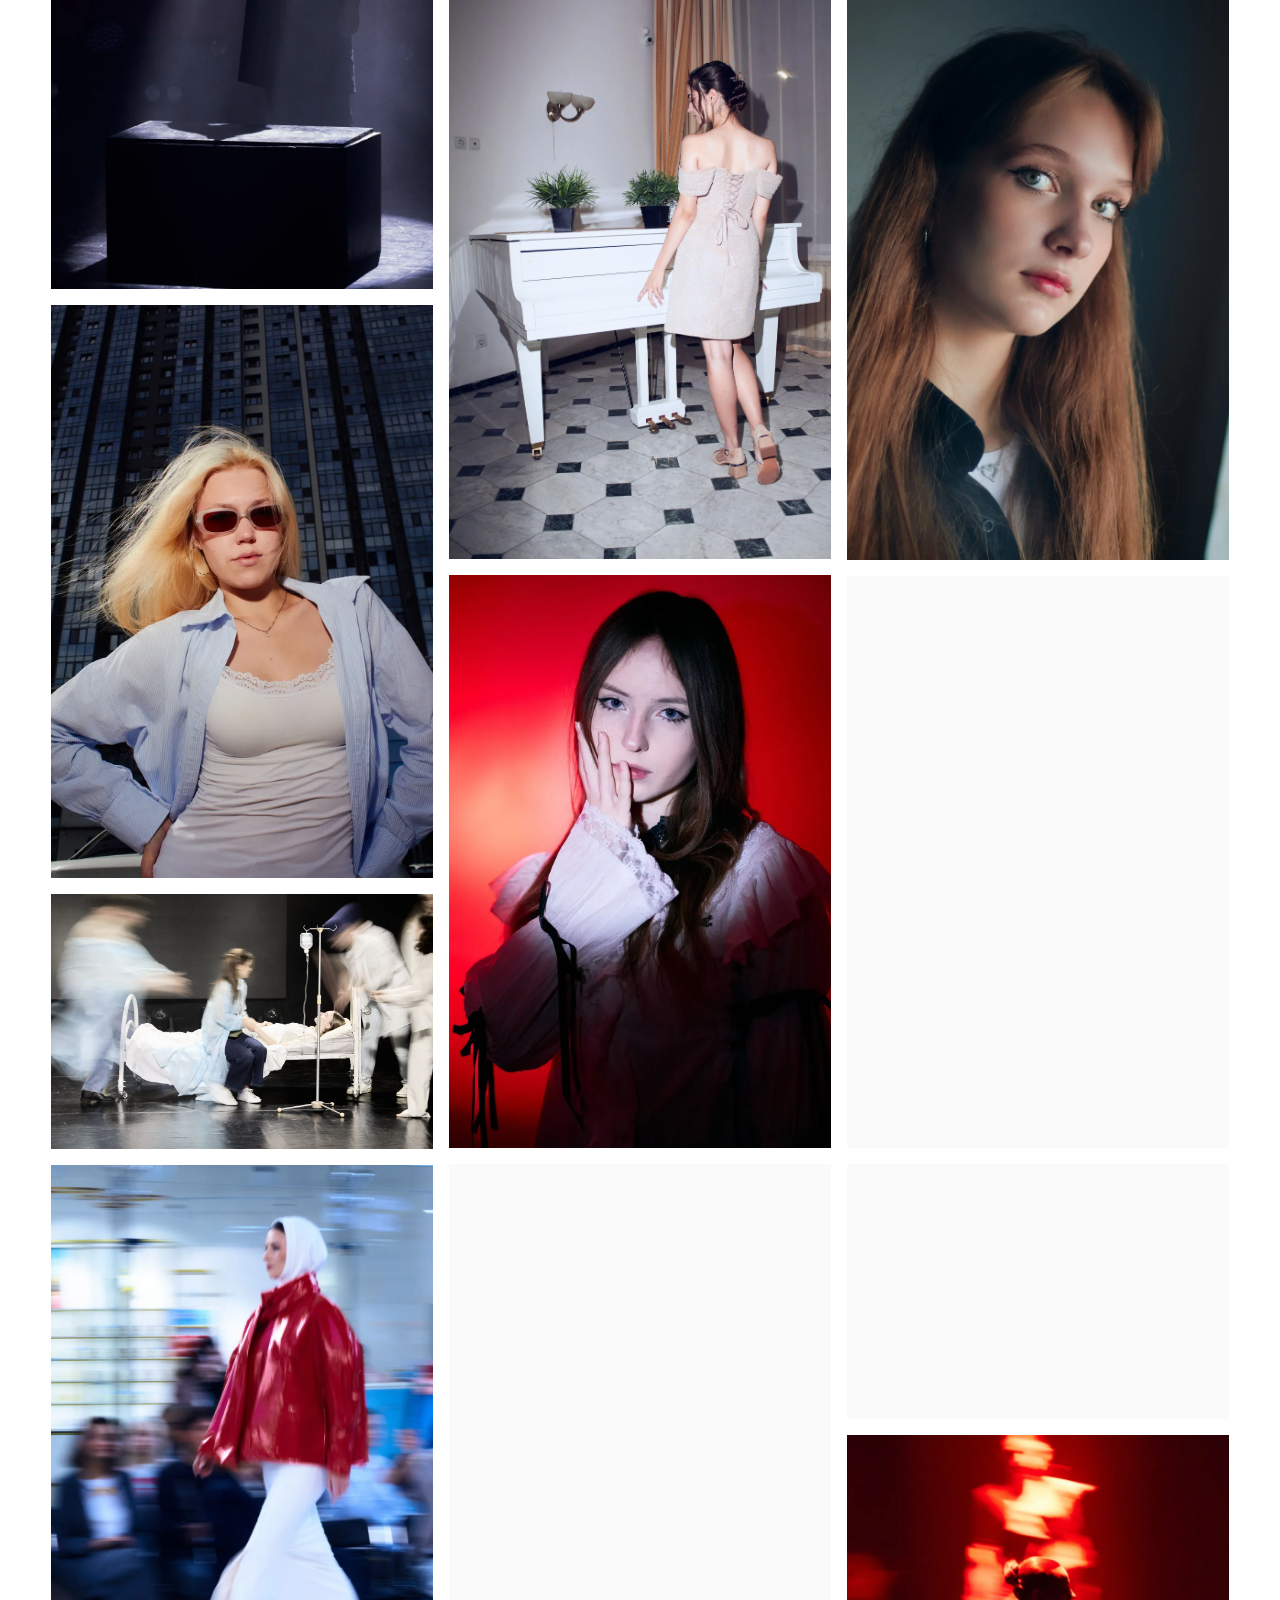
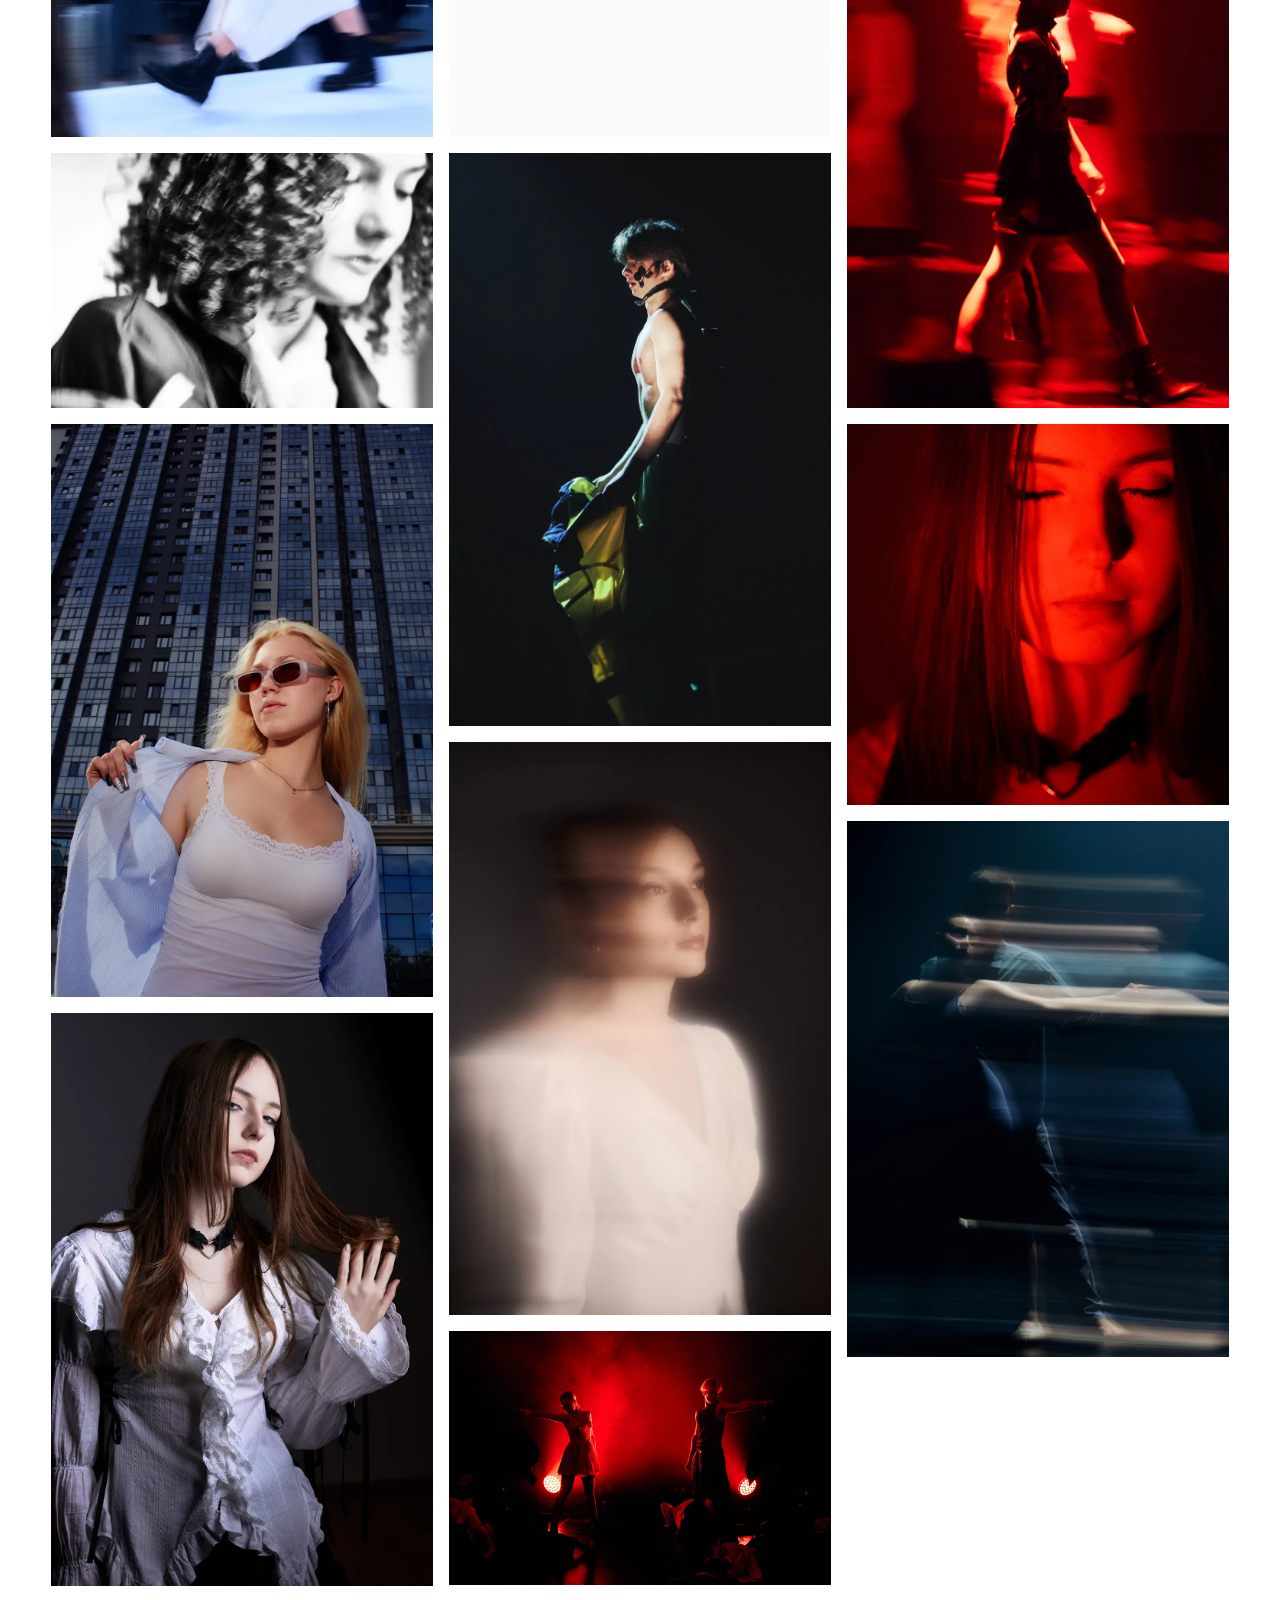
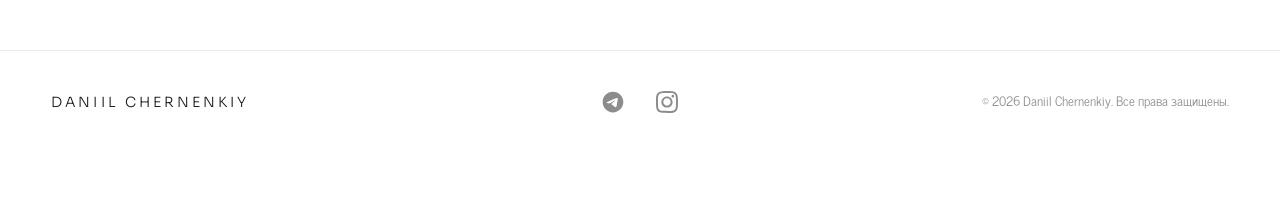
==== commit ddb807ba: "fix" ====
--- a/index.html
+++ b/index.html
@@ -17,7 +17,7 @@
 
   <header class="site-header reveal">
     <div class="container site-header__inner">
-      <a class="brand" href="index.html">Даниил&nbsp;Чernenкий</a>
+      <a class="brand" href="index.html">Daniil&nbsp;Chernenkiy</a>
 
       <nav class="nav" aria-label="Основная навигация">
         <ul class="nav__list">
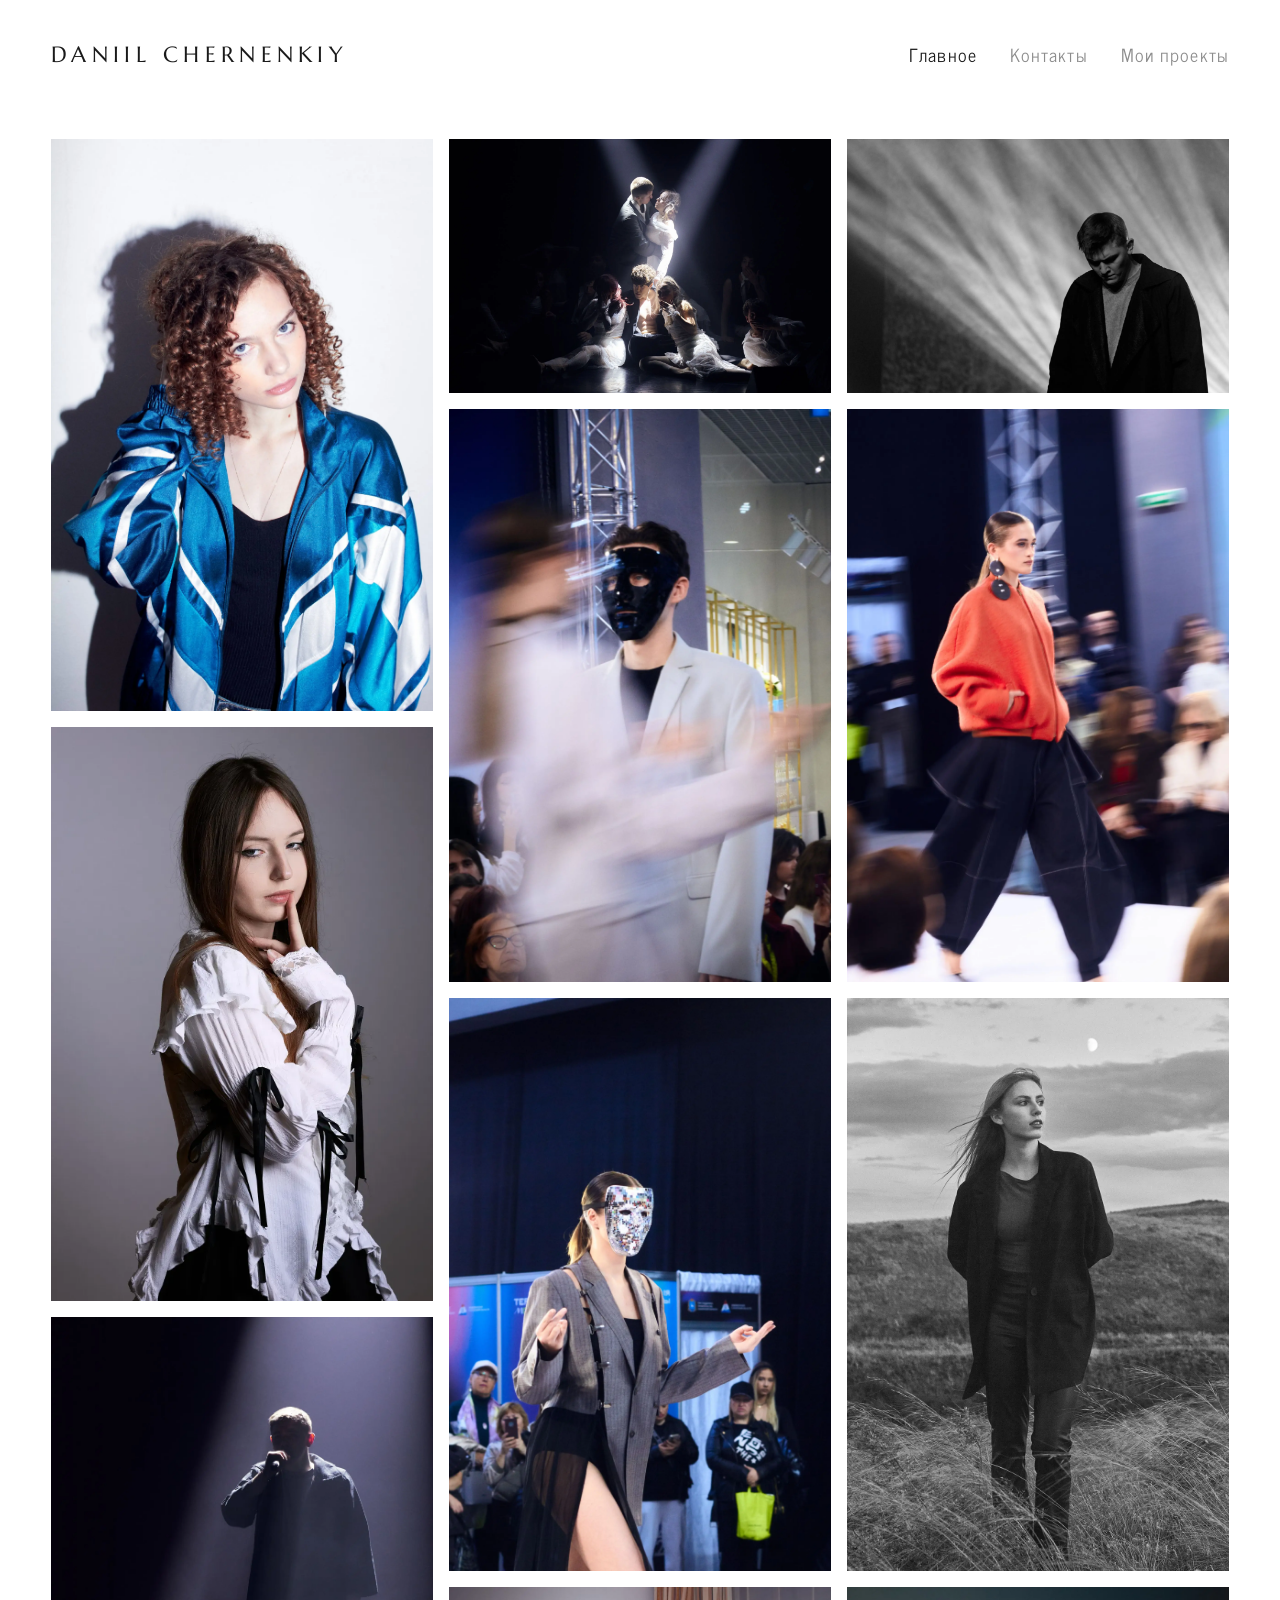
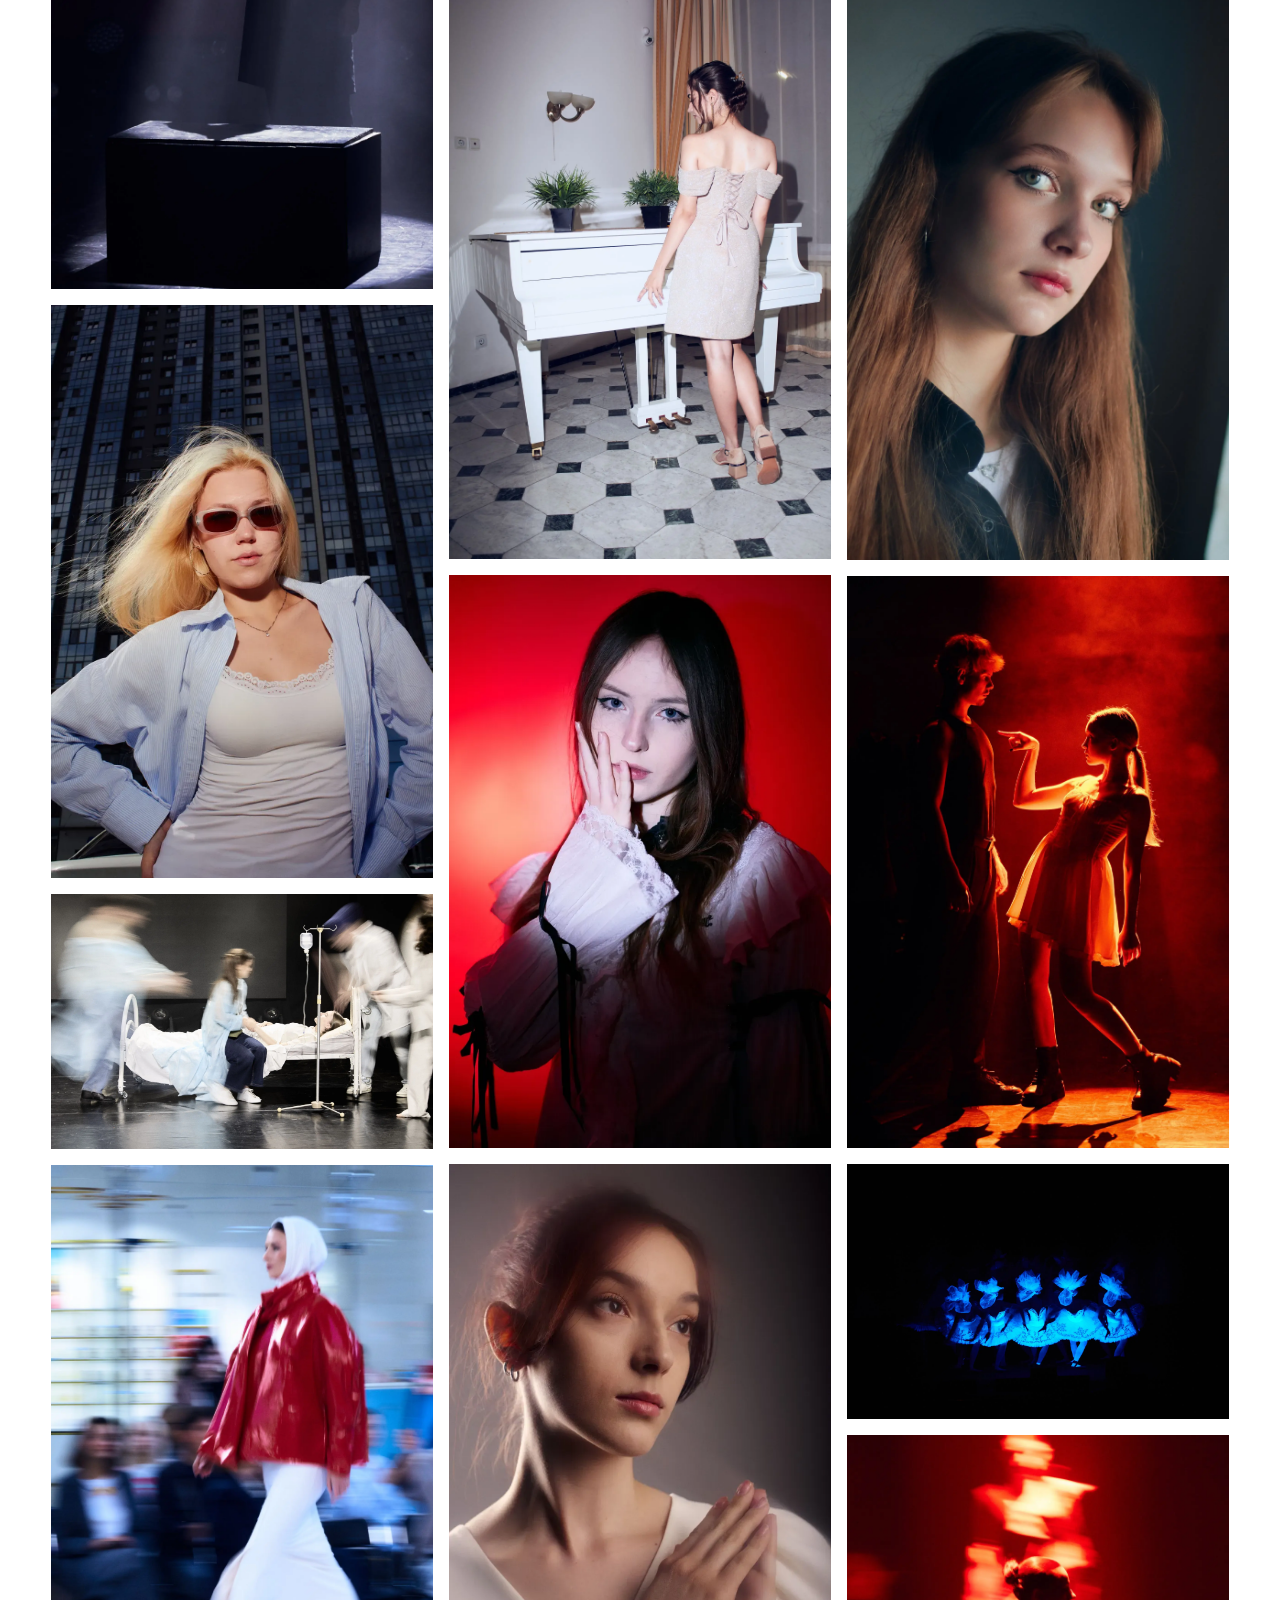
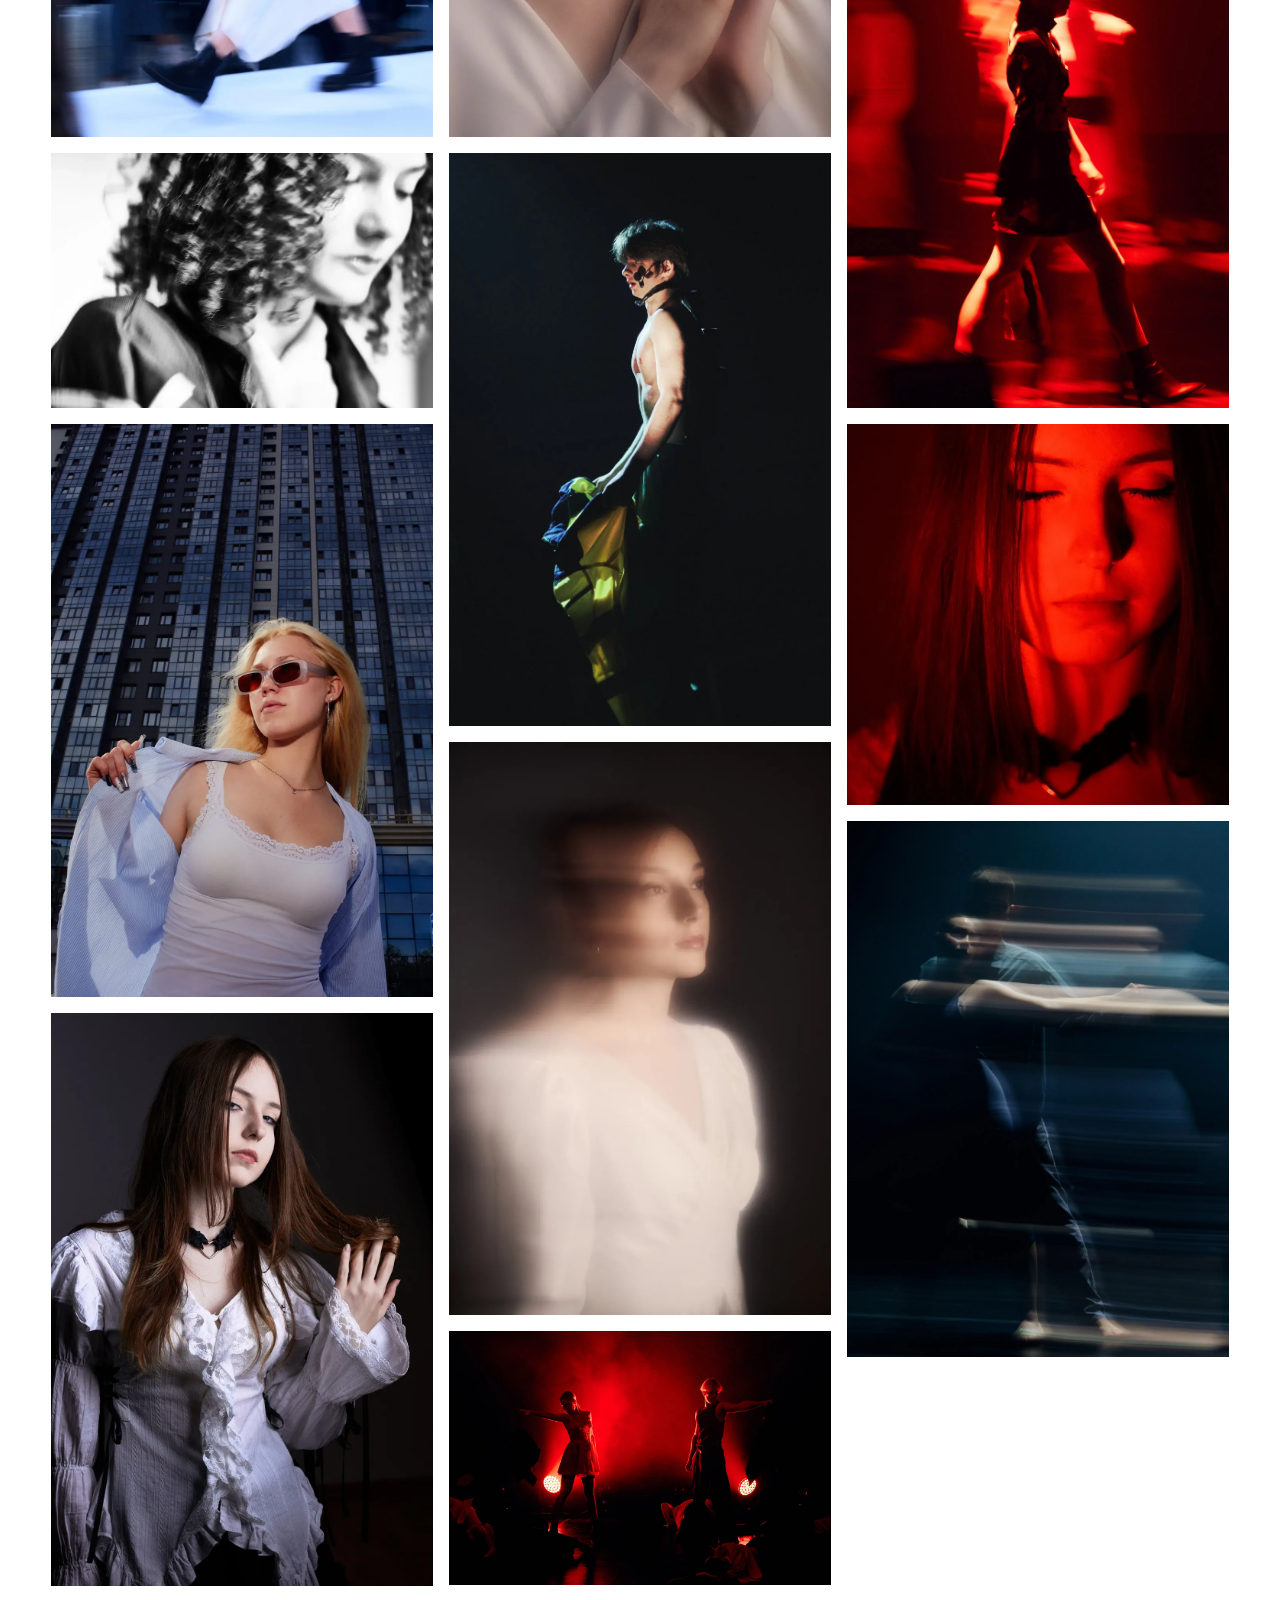
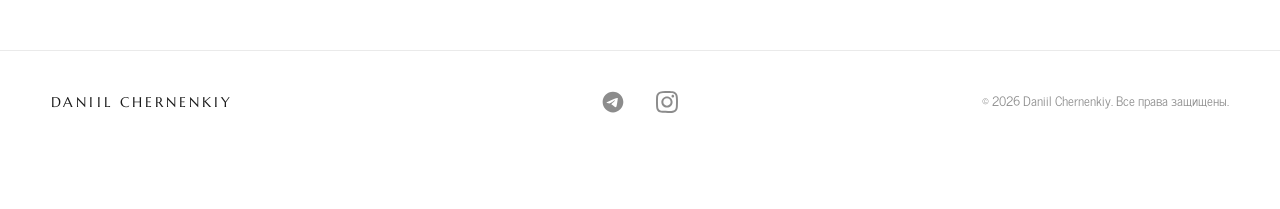
==== commit cb1a11fd: "Logo font: switch from Sora to Marcellus (Google Fonts) on all pages" ====
--- a/index.html
+++ b/index.html
@@ -8,7 +8,7 @@
   <link rel="icon" type="image/svg+xml" href="assets/favicon.svg">
   <link rel="preconnect" href="https://fonts.googleapis.com">
   <link rel="preconnect" href="https://fonts.gstatic.com" crossorigin>
-  <link href="https://fonts.googleapis.com/css2?family=Sora:wght@100..800&display=swap" rel="stylesheet">
+  <link href="https://fonts.googleapis.com/css2?family=Marcellus&display=swap" rel="stylesheet">
   <link rel="stylesheet" href="reset.css">
   <link rel="stylesheet" href="style.css">
   <script>document.documentElement.classList.add('js');</script>
--- a/style.css
+++ b/style.css
@@ -38,12 +38,12 @@
   --header-h: 99px;
 
   /* Type
-     Логотип набран Sora (Google Fonts); dinot.ttf остался в стеке запаской — без
+     Логотип набран Marcellus (Google Fonts); dinot.ttf остался в стеке запаской — без
      интернета имя не поедет на системный шрифт.
      ВАЖНО: dinot.ttf содержит только латиницу — он используется исключительно
      для имени-логотипа "Daniil Chernenkiy". Русские заголовки набираются
      NewsCycle (в нём кириллица есть). */
-  --font-brand: "Sora", "DINOT", "Helvetica Neue", Arial, sans-serif;
+  --font-brand: "Marcellus", "DINOT", "Helvetica Neue", Arial, sans-serif;
   --font-body: "NewsCycle", "Helvetica Neue", Arial, sans-serif;
 
   /* Motion: одно мягкое появление, без пружин и параллакса */
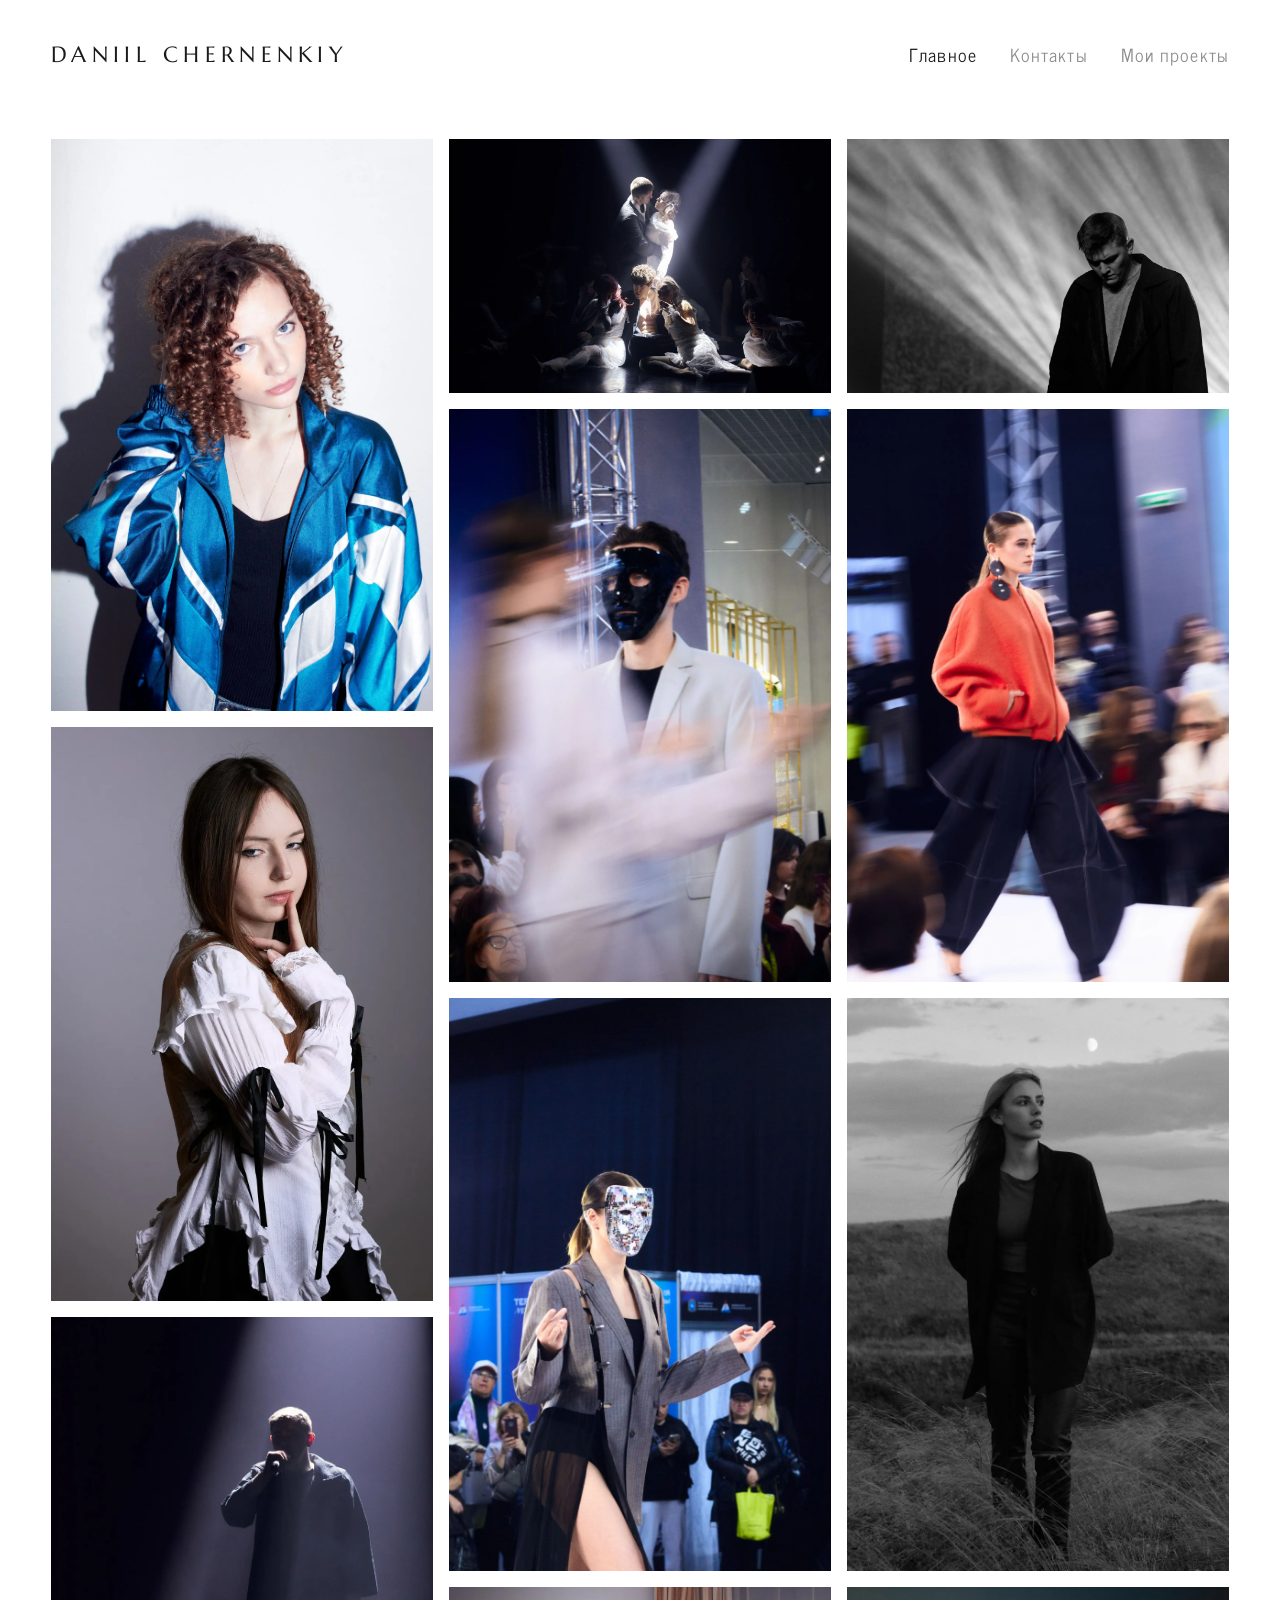
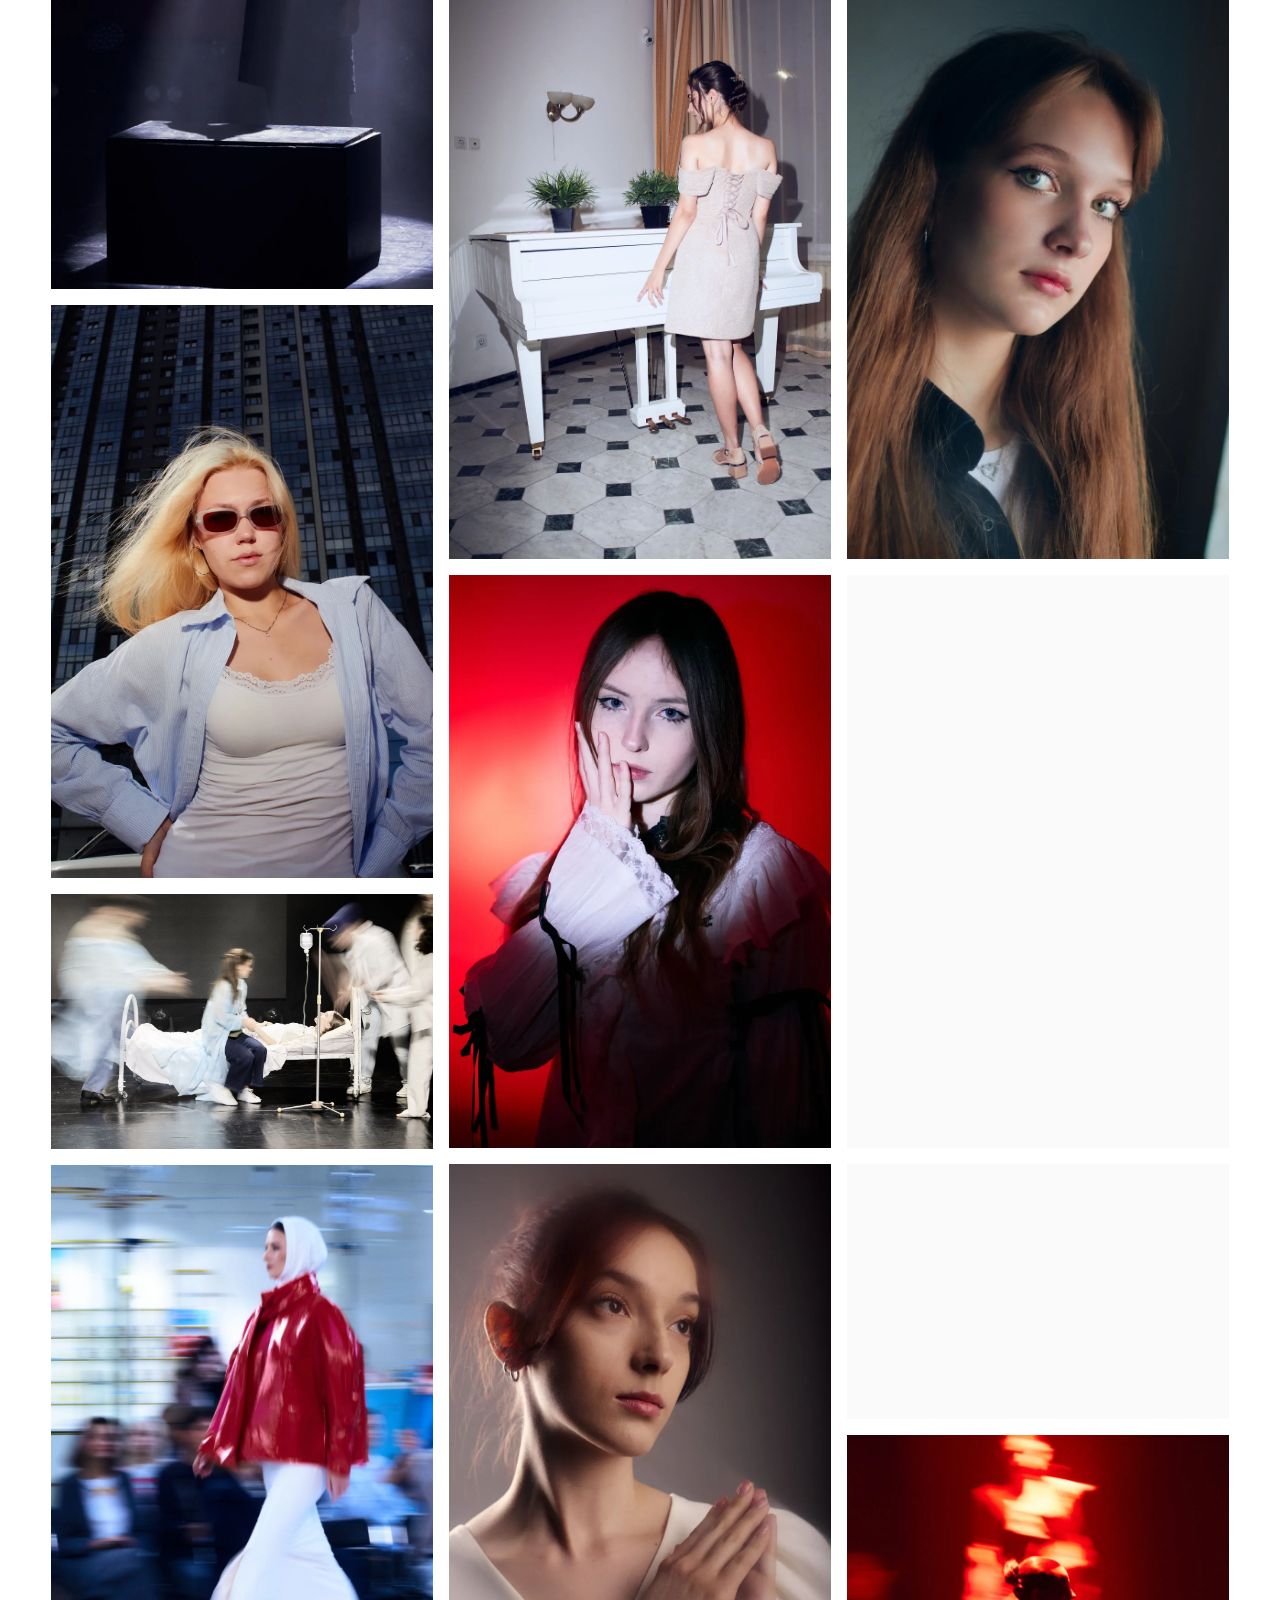
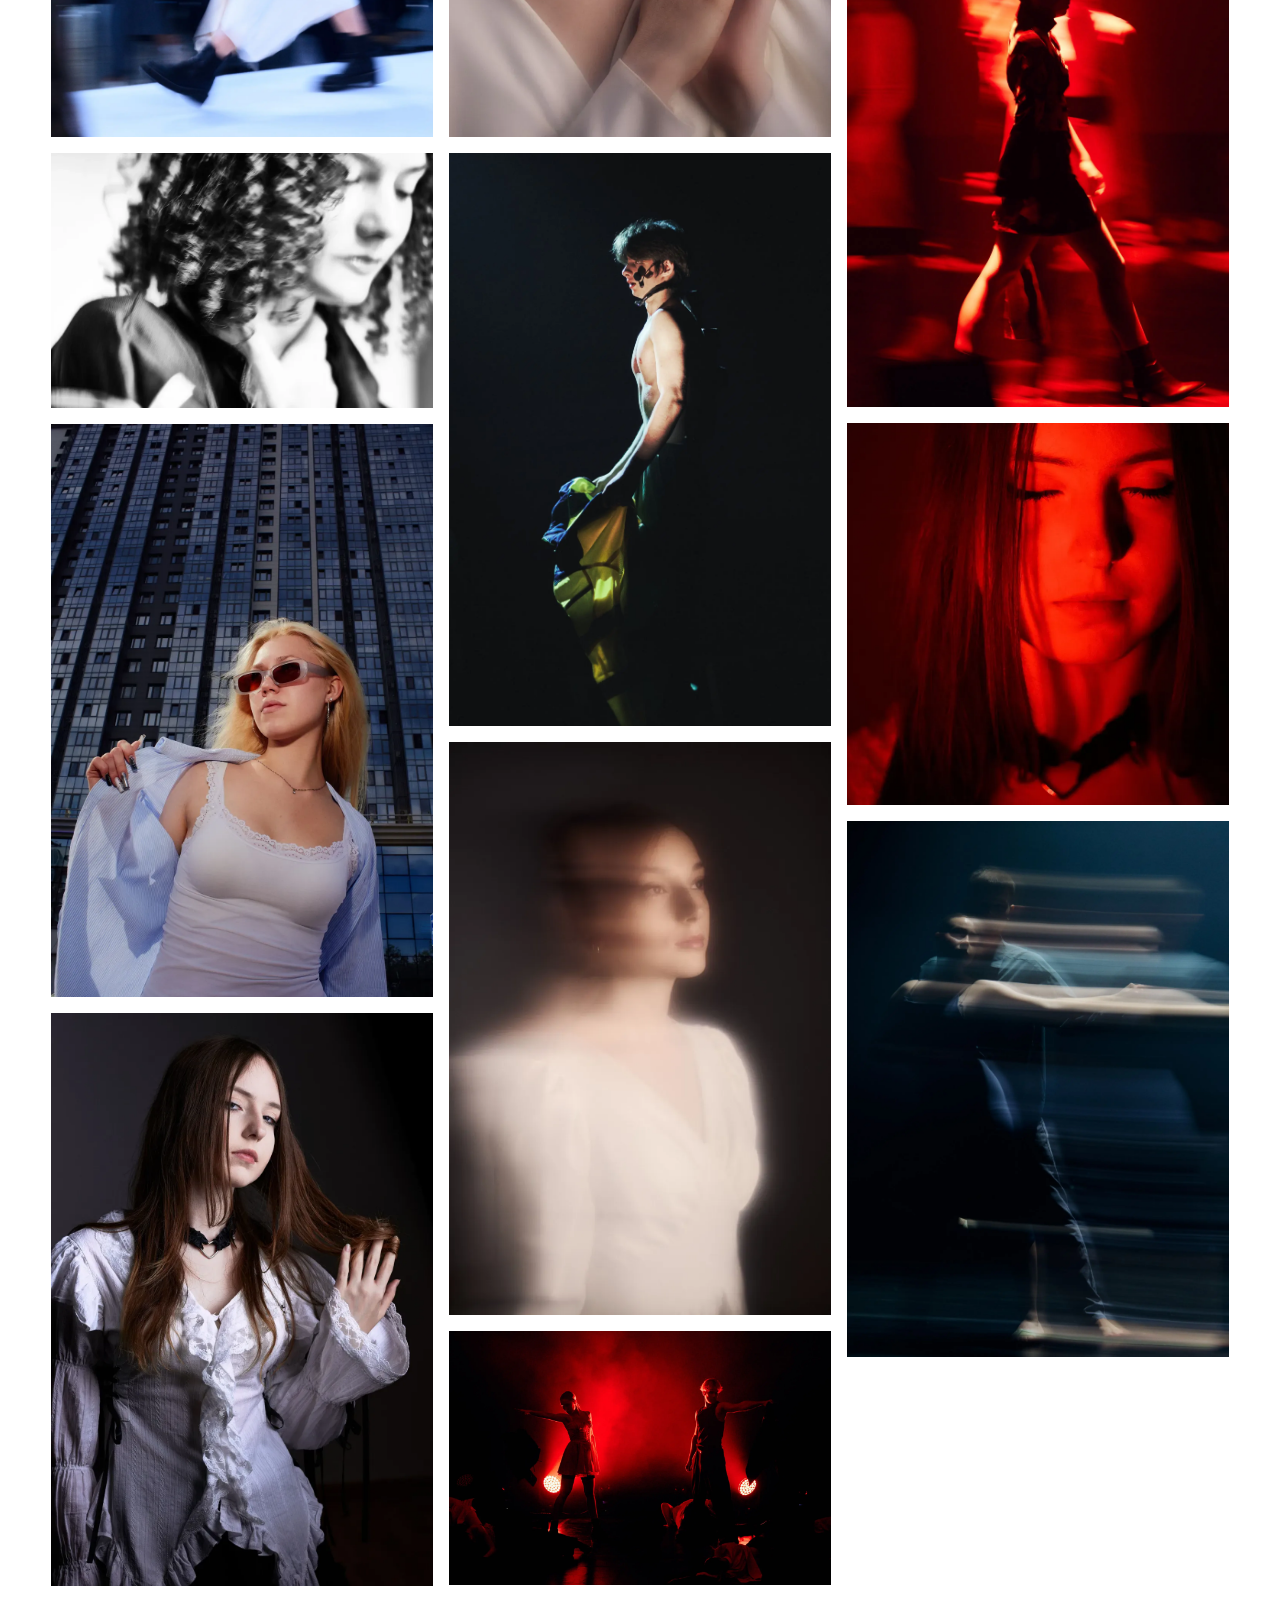
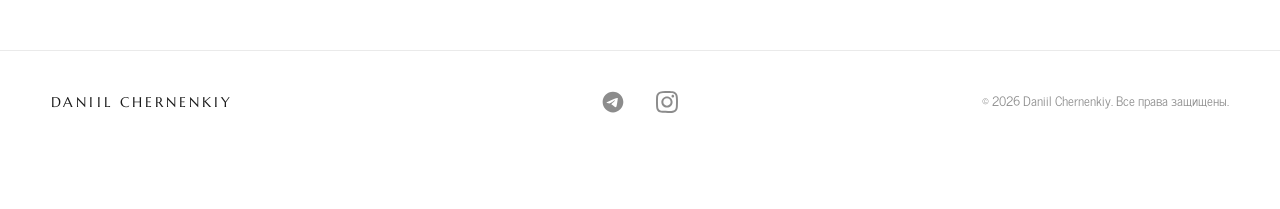
==== commit ce745b9d: "Заменить O&M-26 на margo-07, убрать подписи с карточек проектов, сжать портрет - главная: 27 фото, в" ====
--- a/index.html
+++ b/index.html
@@ -182,8 +182,8 @@
 
       <figure class="gallery__item reveal">
         <picture>
-          <source srcset="assets/images/webp/O&amp;M-26.webp" type="image/webp">
-          <img src="assets/images/O%26M-26.jpg" alt="Портрет — O и M" width="1667" height="2500" loading="lazy" decoding="async">
+          <source srcset="assets/images/webp/margo-07.webp" type="image/webp">
+          <img src="assets/images/margo-07.jpg" alt="Портрет — Margo" width="1667" height="2500" loading="lazy" decoding="async">
         </picture>
       </figure>
 
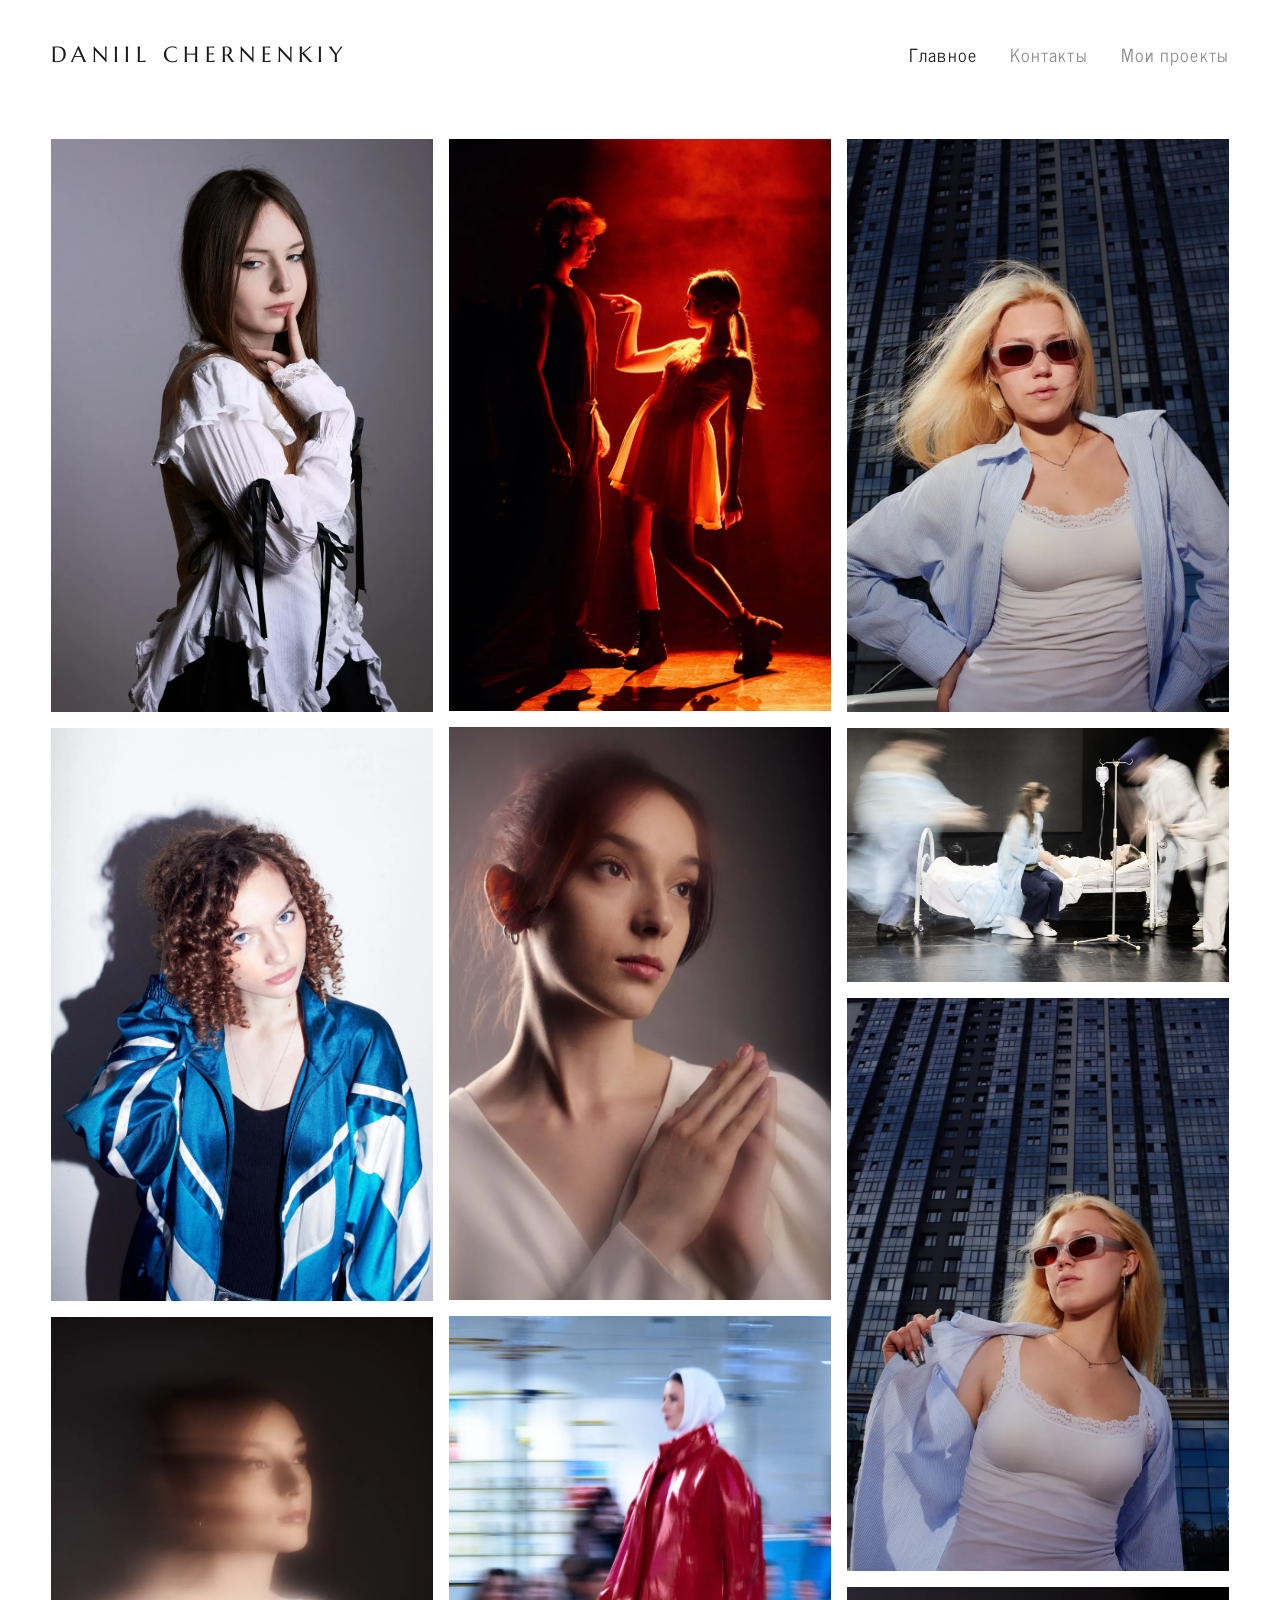
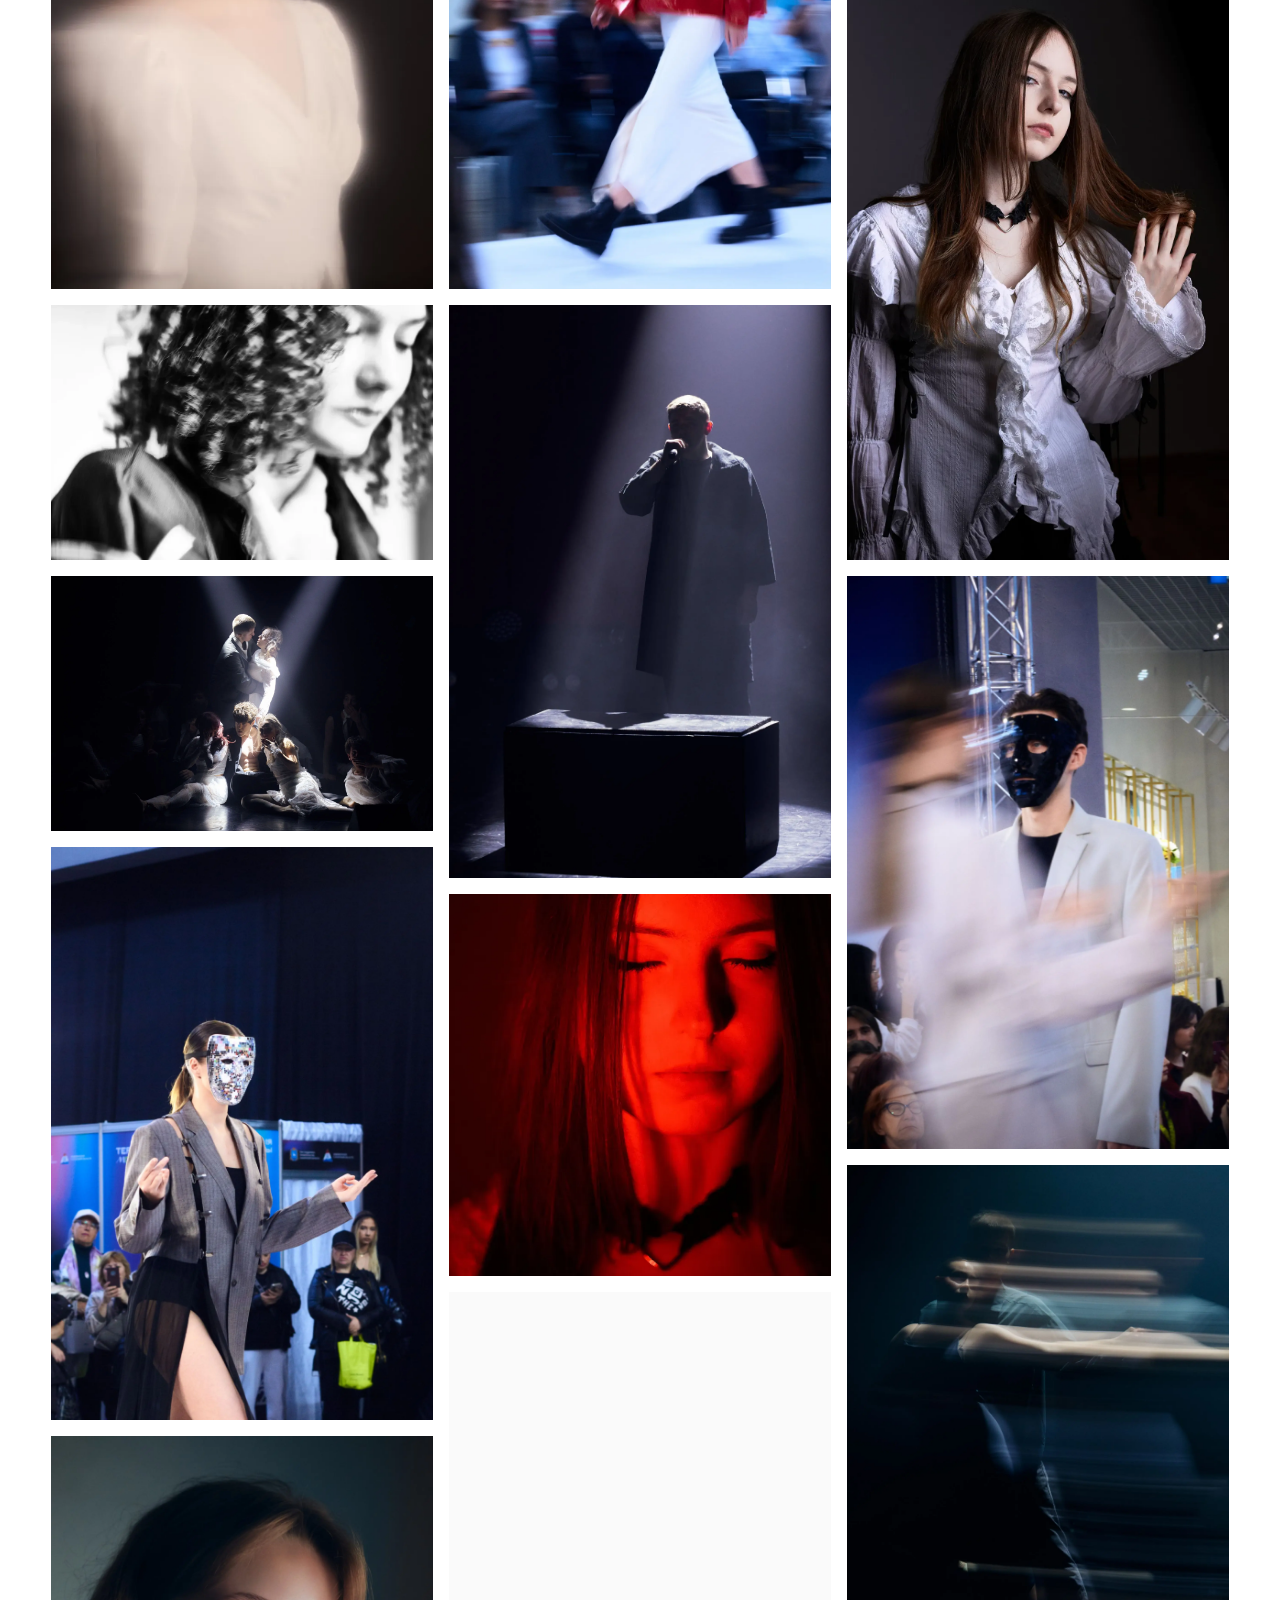
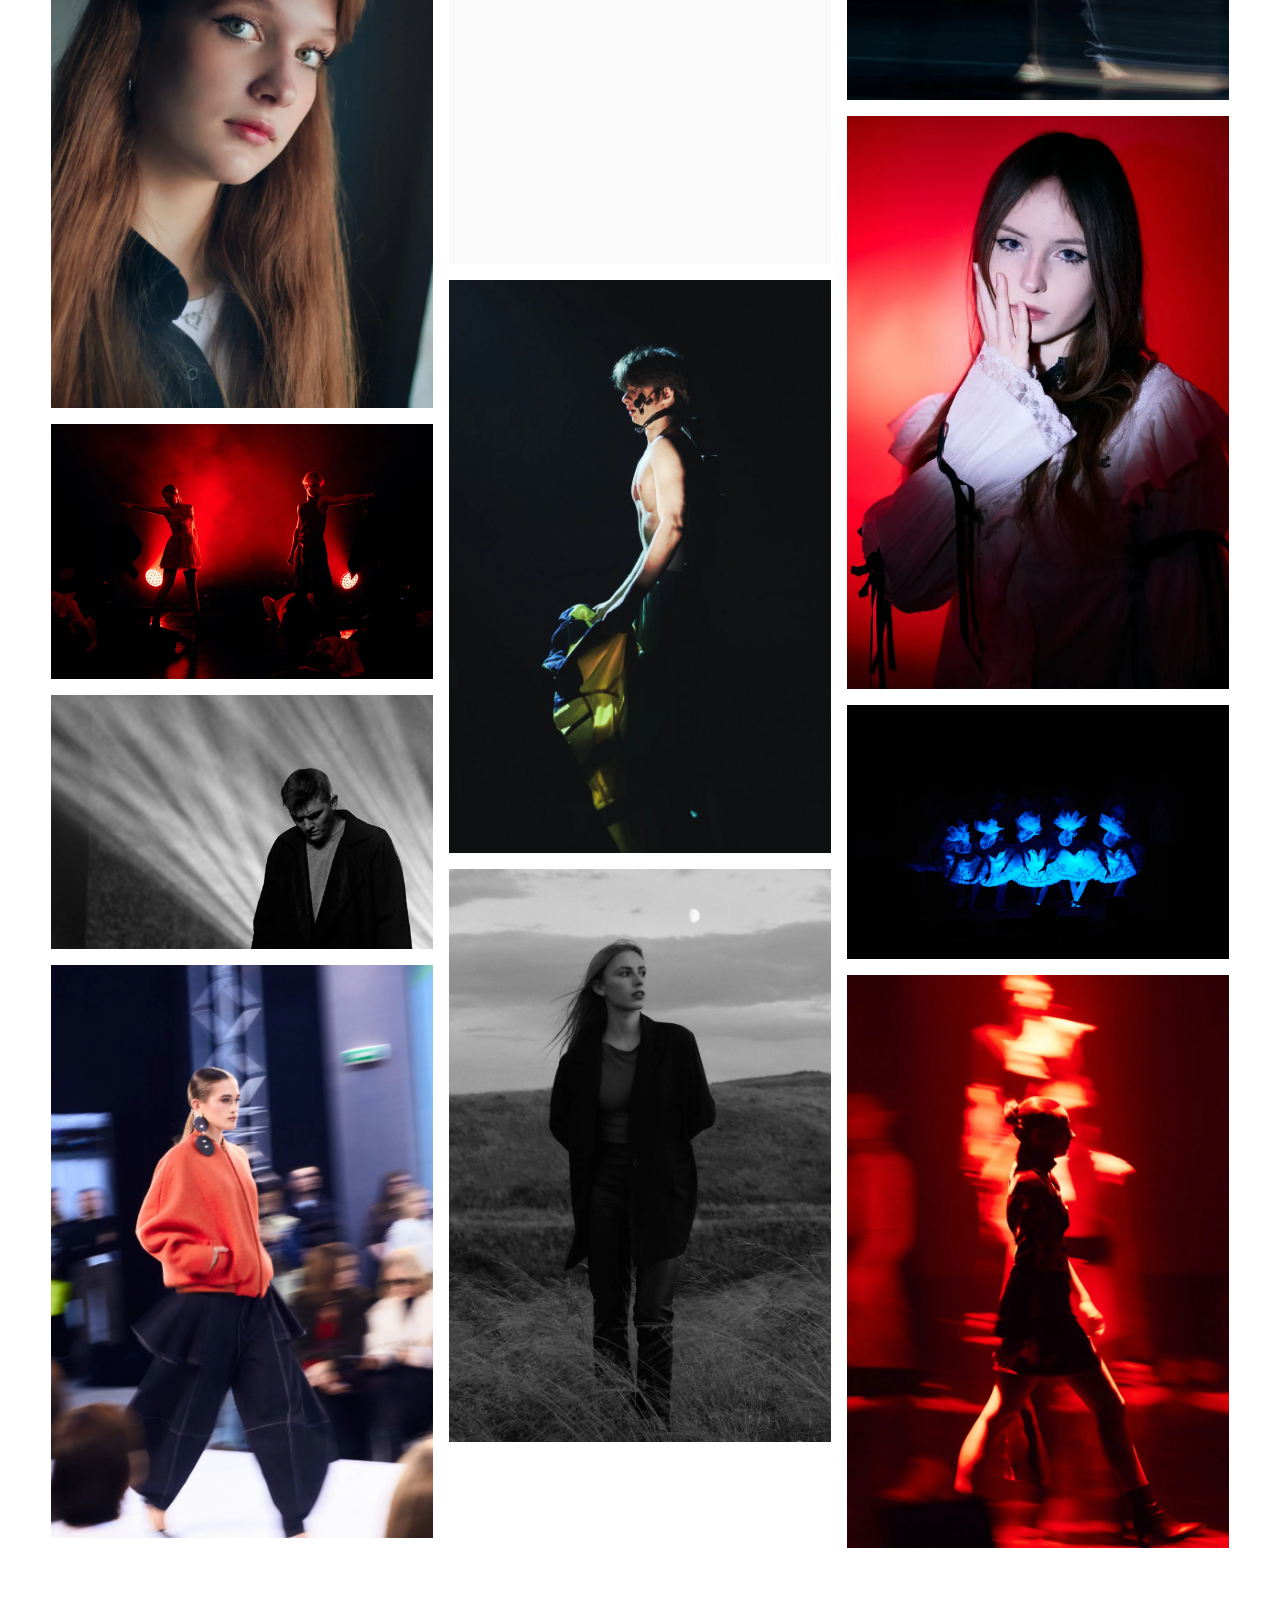
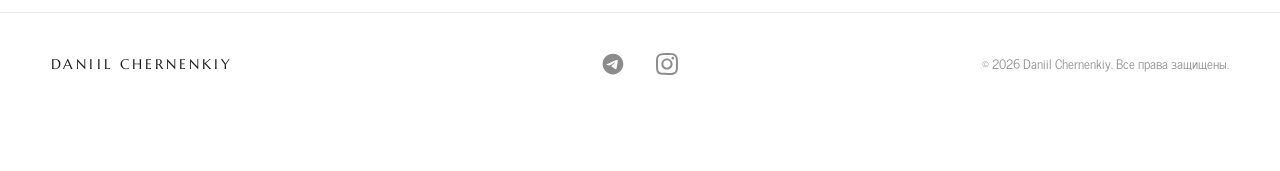
==== commit 3c94bf5e: "Главная: порядок фотографий берём из админки WordPress Порядок в index.html теперь совпадает с «Глав" ====
--- a/index.html
+++ b/index.html
@@ -32,25 +32,89 @@
   <main>
     <h1 class="visually-hidden">Фотографии</h1>
 
-    <!-- Галерея: masonry. Портреты и репортаж перемешаны, порядок произвольный —
-         менять местами и добавлять фото можно свободно, вёрстка этого не требует.
+    <!-- Галерея: masonry. Порядок здесь = порядок «Главная галерея» в админке
+         WordPress (D:\MAMP\htdocs\portfolio) — он же читается на сайте ряд за рядом,
+         потому что js/main.js раскладывает фигуры по колонкам заново.
          Каждое фото — в <picture>: сверху лёгкая WebP-версия (assets/images/webp/),
          под ней — оригинал jpg как запаска для старых браузеров.
          Первое фото грузится сразу (eager), остальные — по мере скролла (lazy).
          Формат файлов: длинная сторона 2500px, JPG q82 + WebP q70, width/height указывать реальными. -->
-    <section class="gallery container" aria-label="Галерея фотографий">
+    <section class="gallery container" data-gallery="home" aria-label="Галерея фотографий">
+
+      <figure class="gallery__item reveal">
+        <picture>
+          <source srcset="assets/images/webp/Vika-34.webp" type="image/webp">
+          <img src="assets/images/Vika-34.jpg" alt="Портрет — Vika" width="1000" height="1501" loading="eager" fetchpriority="high" decoding="async">
+        </picture>
+      </figure>
+
+      <figure class="gallery__item reveal">
+        <picture>
+          <source srcset="assets/images/webp/Planik-125.webp" type="image/webp">
+          <img src="assets/images/Planik-125.jpg" alt="Репортаж — Planik" width="1667" height="2500" loading="lazy" decoding="async">
+        </picture>
+      </figure>
+
+      <figure class="gallery__item reveal">
+        <picture>
+          <source srcset="assets/images/webp/angel-12.webp" type="image/webp">
+          <img src="assets/images/angel-12.jpeg" alt="Портрет — Angel" width="1667" height="2500" loading="lazy" decoding="async">
+        </picture>
+      </figure>
 
       <figure class="gallery__item reveal">
         <picture>
           <source srcset="assets/images/webp/Sasha-01.webp" type="image/webp">
-          <img src="assets/images/Sasha-01.jpg" alt="Портрет — Sasha" width="1667" height="2500" loading="eager" fetchpriority="high" decoding="async">
-        </picture>
-      </figure>
-
-      <figure class="gallery__item reveal">
-        <picture>
-          <source srcset="assets/images/webp/Vika-34.webp" type="image/webp">
-          <img src="assets/images/Vika-34.jpg" alt="Портрет — Vika" width="1000" height="1501" loading="lazy" decoding="async">
+          <img src="assets/images/Sasha-01.jpg" alt="Портрет — Sasha" width="1667" height="2500" loading="lazy" decoding="async">
+        </picture>
+      </figure>
+
+      <figure class="gallery__item reveal">
+        <picture>
+          <source srcset="assets/images/webp/Masha-16.webp" type="image/webp">
+          <img src="assets/images/Masha-16.jpeg" alt="Портрет — Masha" width="1667" height="2500" loading="lazy" decoding="async">
+        </picture>
+      </figure>
+
+      <figure class="gallery__item reveal">
+        <picture>
+          <source srcset="assets/images/webp/Planik-69.webp" type="image/webp">
+          <img src="assets/images/Planik-69.jpg" alt="Репортаж — Planik" width="2500" height="1667" loading="lazy" decoding="async">
+        </picture>
+      </figure>
+
+      <figure class="gallery__item reveal">
+        <picture>
+          <source srcset="assets/images/webp/angel-10.webp" type="image/webp">
+          <img src="assets/images/angel-10.jpeg" alt="Портрет — Angel" width="1667" height="2500" loading="lazy" decoding="async">
+        </picture>
+      </figure>
+
+      <figure class="gallery__item reveal">
+        <picture>
+          <source srcset="assets/images/webp/Masha-11.webp" type="image/webp">
+          <img src="assets/images/Masha-11.jpeg" alt="Портрет — Masha" width="1667" height="2500" loading="lazy" decoding="async">
+        </picture>
+      </figure>
+
+      <figure class="gallery__item reveal">
+        <picture>
+          <source srcset="assets/images/webp/IMG-6015.webp" type="image/webp">
+          <img src="assets/images/IMG-6015.jpg" alt="Репортаж" width="1667" height="2500" loading="lazy" decoding="async">
+        </picture>
+      </figure>
+
+      <figure class="gallery__item reveal">
+        <picture>
+          <source srcset="assets/images/webp/Vika-38.webp" type="image/webp">
+          <img src="assets/images/Vika-38.jpg" alt="Портрет — Vika" width="1667" height="2500" loading="lazy" decoding="async">
+        </picture>
+      </figure>
+
+      <figure class="gallery__item reveal">
+        <picture>
+          <source srcset="assets/images/webp/Sasha-08.webp" type="image/webp">
+          <img src="assets/images/Sasha-08.jpg" alt="Портрет — Sasha" width="2500" height="1667" loading="lazy" decoding="async">
         </picture>
       </figure>
 
@@ -63,48 +127,6 @@
 
       <figure class="gallery__item reveal">
         <picture>
-          <source srcset="assets/images/webp/angel-12.webp" type="image/webp">
-          <img src="assets/images/angel-12.jpeg" alt="Портрет — Angel" width="1667" height="2500" loading="lazy" decoding="async">
-        </picture>
-      </figure>
-
-      <figure class="gallery__item reveal">
-        <picture>
-          <source srcset="assets/images/webp/Planik-69.webp" type="image/webp">
-          <img src="assets/images/Planik-69.jpg" alt="Репортаж — Planik" width="2500" height="1667" loading="lazy" decoding="async">
-        </picture>
-      </figure>
-
-      <figure class="gallery__item reveal">
-        <picture>
-          <source srcset="assets/images/webp/IMG-6015.webp" type="image/webp">
-          <img src="assets/images/IMG-6015.jpg" alt="Репортаж" width="1667" height="2500" loading="lazy" decoding="async">
-        </picture>
-      </figure>
-
-      <figure class="gallery__item reveal">
-        <picture>
-          <source srcset="assets/images/webp/Sasha-08.webp" type="image/webp">
-          <img src="assets/images/Sasha-08.jpg" alt="Портрет — Sasha" width="2500" height="1667" loading="lazy" decoding="async">
-        </picture>
-      </figure>
-
-      <figure class="gallery__item reveal">
-        <picture>
-          <source srcset="assets/images/webp/angel-10.webp" type="image/webp">
-          <img src="assets/images/angel-10.jpeg" alt="Портрет — Angel" width="1667" height="2500" loading="lazy" decoding="async">
-        </picture>
-      </figure>
-
-      <figure class="gallery__item reveal">
-        <picture>
-          <source srcset="assets/images/webp/Vika-38.webp" type="image/webp">
-          <img src="assets/images/Vika-38.jpg" alt="Портрет — Vika" width="1667" height="2500" loading="lazy" decoding="async">
-        </picture>
-      </figure>
-
-      <figure class="gallery__item reveal">
-        <picture>
           <source srcset="assets/images/webp/Spring2026-86.webp" type="image/webp">
           <img src="assets/images/Spring2026-86.jpg" alt="Репортаж — Spring 2026" width="2500" height="1667" loading="lazy" decoding="async">
         </picture>
@@ -126,6 +148,20 @@
 
       <figure class="gallery__item reveal">
         <picture>
+          <source srcset="assets/images/webp/Vika-04.webp" type="image/webp">
+          <img src="assets/images/Vika-04.jpg" alt="Портрет — Vika" width="2500" height="2500" loading="lazy" decoding="async">
+        </picture>
+      </figure>
+
+      <figure class="gallery__item reveal">
+        <picture>
+          <source srcset="assets/images/webp/Planik-81.webp" type="image/webp">
+          <img src="assets/images/Planik-81.jpg" alt="Репортаж — Planik" width="1783" height="2500" loading="lazy" decoding="async">
+        </picture>
+      </figure>
+
+      <figure class="gallery__item reveal">
+        <picture>
           <source srcset="assets/images/webp/ElevenA-08.webp" type="image/webp">
           <img src="assets/images/ElevenA-08.jpg" alt="Репортаж — 11А" width="1667" height="2500" loading="lazy" decoding="async">
         </picture>
@@ -133,6 +169,13 @@
 
       <figure class="gallery__item reveal">
         <picture>
+          <source srcset="assets/images/webp/Dasha-18.webp" type="image/webp">
+          <img src="assets/images/Dasha-18.jpg" alt="Портрет — Dasha" width="1667" height="2500" loading="lazy" decoding="async">
+        </picture>
+      </figure>
+
+      <figure class="gallery__item reveal">
+        <picture>
           <source srcset="assets/images/webp/Vika-11.webp" type="image/webp">
           <img src="assets/images/Vika-11.jpg" alt="Портрет — Vika" width="1667" height="2500" loading="lazy" decoding="async">
         </picture>
@@ -140,13 +183,6 @@
 
       <figure class="gallery__item reveal">
         <picture>
-          <source srcset="assets/images/webp/Masha-16.webp" type="image/webp">
-          <img src="assets/images/Masha-16.jpeg" alt="Портрет — Masha" width="1667" height="2500" loading="lazy" decoding="async">
-        </picture>
-      </figure>
-
-      <figure class="gallery__item reveal">
-        <picture>
           <source srcset="assets/images/webp/Springcon-04.webp" type="image/webp">
           <img src="assets/images/Springcon-04.jpg" alt="Репортаж — Springcon" width="1667" height="2500" loading="lazy" decoding="async">
         </picture>
@@ -154,13 +190,6 @@
 
       <figure class="gallery__item reveal">
         <picture>
-          <source srcset="assets/images/webp/Masha-11.webp" type="image/webp">
-          <img src="assets/images/Masha-11.jpeg" alt="Портрет — Masha" width="1667" height="2500" loading="lazy" decoding="async">
-        </picture>
-      </figure>
-
-      <figure class="gallery__item reveal">
-        <picture>
           <source srcset="assets/images/webp/Planik-131.webp" type="image/webp">
           <img src="assets/images/Planik-131.jpg" alt="Репортаж — Planik" width="2500" height="1667" loading="lazy" decoding="async">
         </picture>
@@ -175,6 +204,20 @@
 
       <figure class="gallery__item reveal">
         <picture>
+          <source srcset="assets/images/webp/Podsneznik-007.webp" type="image/webp">
+          <img src="assets/images/Podsneznik-007.jpg" alt="Репортаж — Подснежник" width="2500" height="1667" loading="lazy" decoding="async">
+        </picture>
+      </figure>
+
+      <figure class="gallery__item reveal">
+        <picture>
+          <source srcset="assets/images/webp/margo-07.webp" type="image/webp">
+          <img src="assets/images/margo-07.jpg" alt="Портрет — Margo" width="1667" height="2500" loading="lazy" decoding="async">
+        </picture>
+      </figure>
+
+      <figure class="gallery__item reveal">
+        <picture>
           <source srcset="assets/images/webp/IMG-6014.webp" type="image/webp">
           <img src="assets/images/IMG-6014.jpg" alt="Репортаж" width="1667" height="2500" loading="lazy" decoding="async">
         </picture>
@@ -182,50 +225,8 @@
 
       <figure class="gallery__item reveal">
         <picture>
-          <source srcset="assets/images/webp/margo-07.webp" type="image/webp">
-          <img src="assets/images/margo-07.jpg" alt="Портрет — Margo" width="1667" height="2500" loading="lazy" decoding="async">
-        </picture>
-      </figure>
-
-      <figure class="gallery__item reveal">
-        <picture>
-          <source srcset="assets/images/webp/Dasha-18.webp" type="image/webp">
-          <img src="assets/images/Dasha-18.jpg" alt="Портрет — Dasha" width="1667" height="2500" loading="lazy" decoding="async">
-        </picture>
-      </figure>
-
-      <figure class="gallery__item reveal">
-        <picture>
-          <source srcset="assets/images/webp/Planik-125.webp" type="image/webp">
-          <img src="assets/images/Planik-125.jpg" alt="Репортаж — Planik" width="1667" height="2500" loading="lazy" decoding="async">
-        </picture>
-      </figure>
-
-      <figure class="gallery__item reveal">
-        <picture>
-          <source srcset="assets/images/webp/Podsneznik-007.webp" type="image/webp">
-          <img src="assets/images/Podsneznik-007.jpg" alt="Репортаж — Подснежник" width="2500" height="1667" loading="lazy" decoding="async">
-        </picture>
-      </figure>
-
-      <figure class="gallery__item reveal">
-        <picture>
           <source srcset="assets/images/webp/Spring2026-44.webp" type="image/webp">
           <img src="assets/images/Spring2026-44.jpg" alt="Репортаж — Spring 2026" width="1667" height="2500" loading="lazy" decoding="async">
-        </picture>
-      </figure>
-
-      <figure class="gallery__item reveal">
-        <picture>
-          <source srcset="assets/images/webp/Vika-04.webp" type="image/webp">
-          <img src="assets/images/Vika-04.jpg" alt="Портрет — Vika" width="2500" height="2500" loading="lazy" decoding="async">
-        </picture>
-      </figure>
-
-      <figure class="gallery__item reveal">
-        <picture>
-          <source srcset="assets/images/webp/Planik-81.webp" type="image/webp">
-          <img src="assets/images/Planik-81.jpg" alt="Репортаж — Planik" width="1783" height="2500" loading="lazy" decoding="async">
         </picture>
       </figure>
 
--- a/style.css
+++ b/style.css
@@ -185,6 +185,30 @@
   padding-bottom: var(--space-xl);
   columns: var(--gallery-columns);
   column-gap: var(--gallery-gap);
+}
+
+/* Резервная раскладка «колодцем» (columns) заполняет сайт по колонкам:
+   сверху вниз первую, потом вторую — порядок фотографий читается непонятно.
+   На главной js/main.js перестраивает галерею этим классом в ряды:
+   фото №1–№3 ложатся в верхний ряд слева направо, дальше — вниз.
+   Без JS и при сломанном скрипте остаётся прежняя колоночная вёрстка. */
+.gallery--rows {
+  display: flex;
+  align-items: flex-start;
+  columns: auto;
+  gap: var(--gallery-gap);
+}
+
+.gallery--rows .gallery__col {
+  flex: 1 1 0;
+  min-width: 0;
+  display: flex;
+  flex-direction: column;
+  gap: var(--gallery-gap);
+}
+
+.gallery--rows .gallery__item {
+  margin: 0;
 }
 
 .gallery__item {
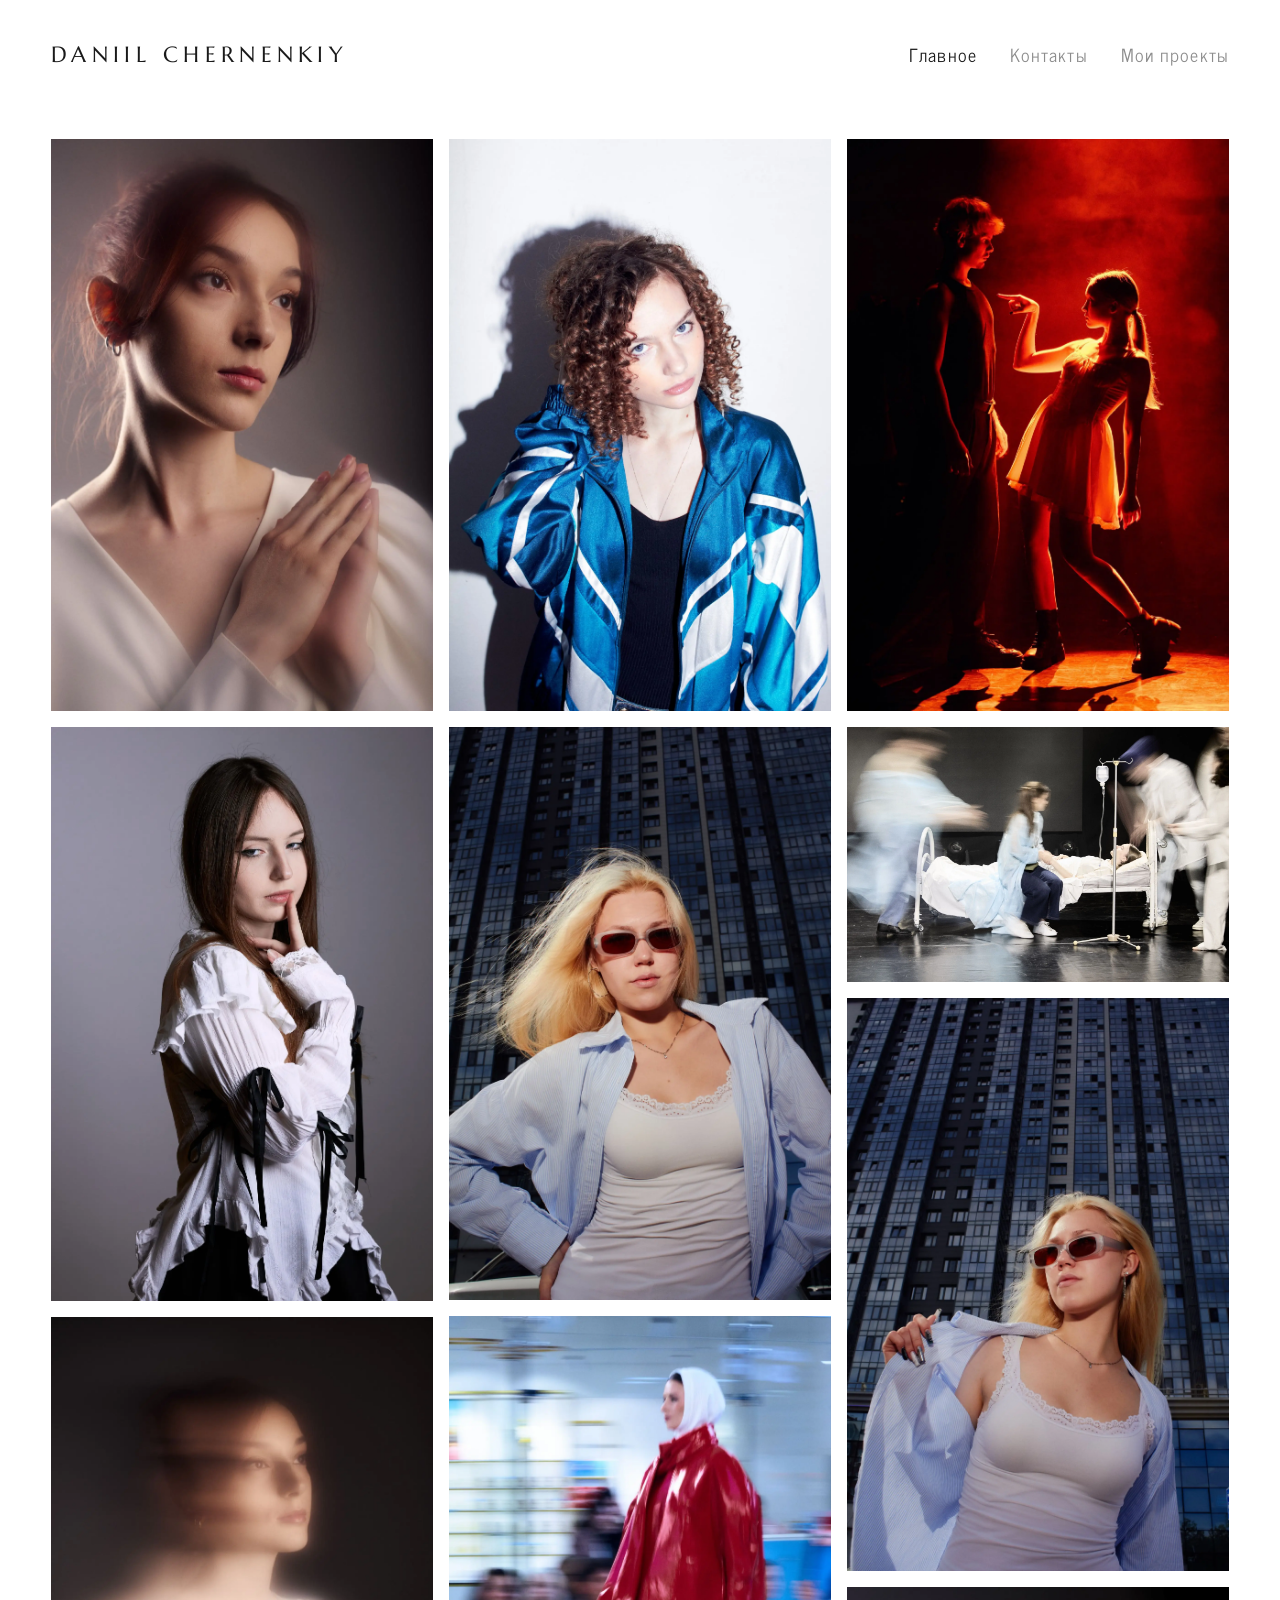
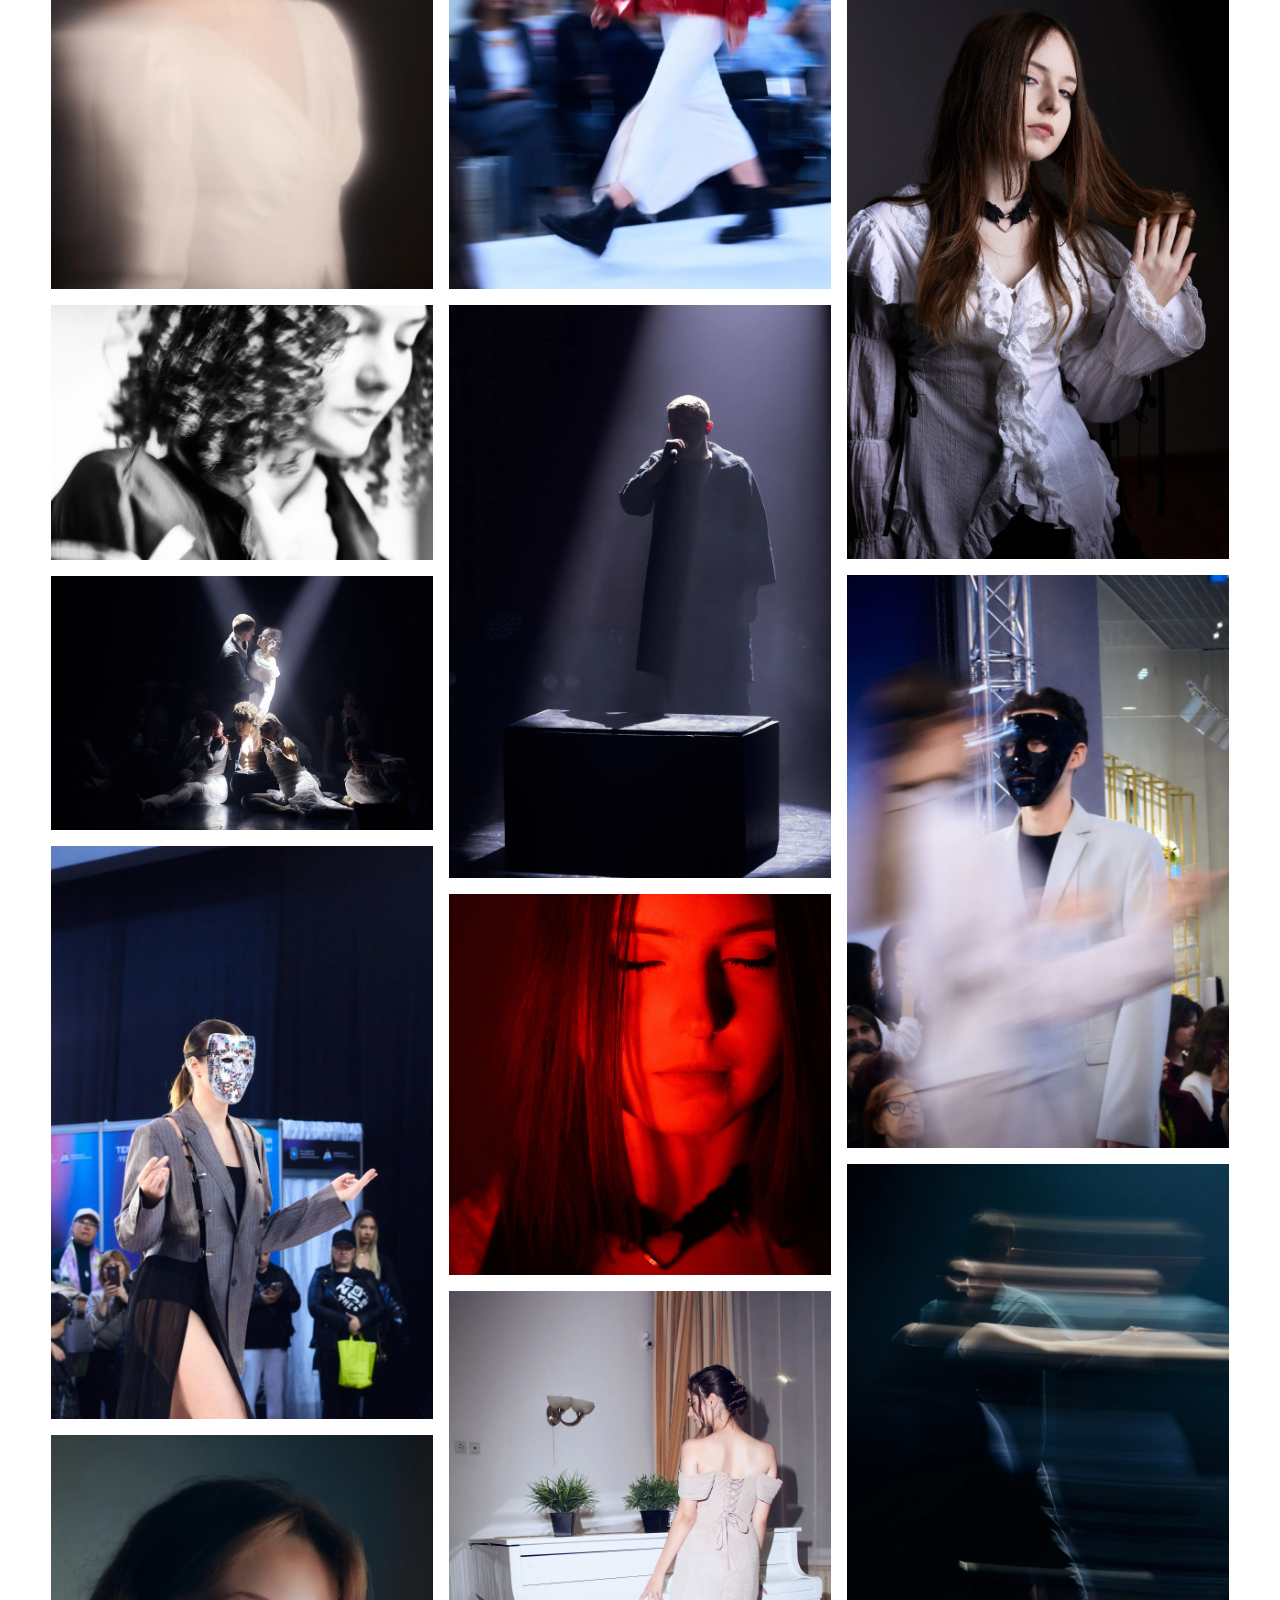
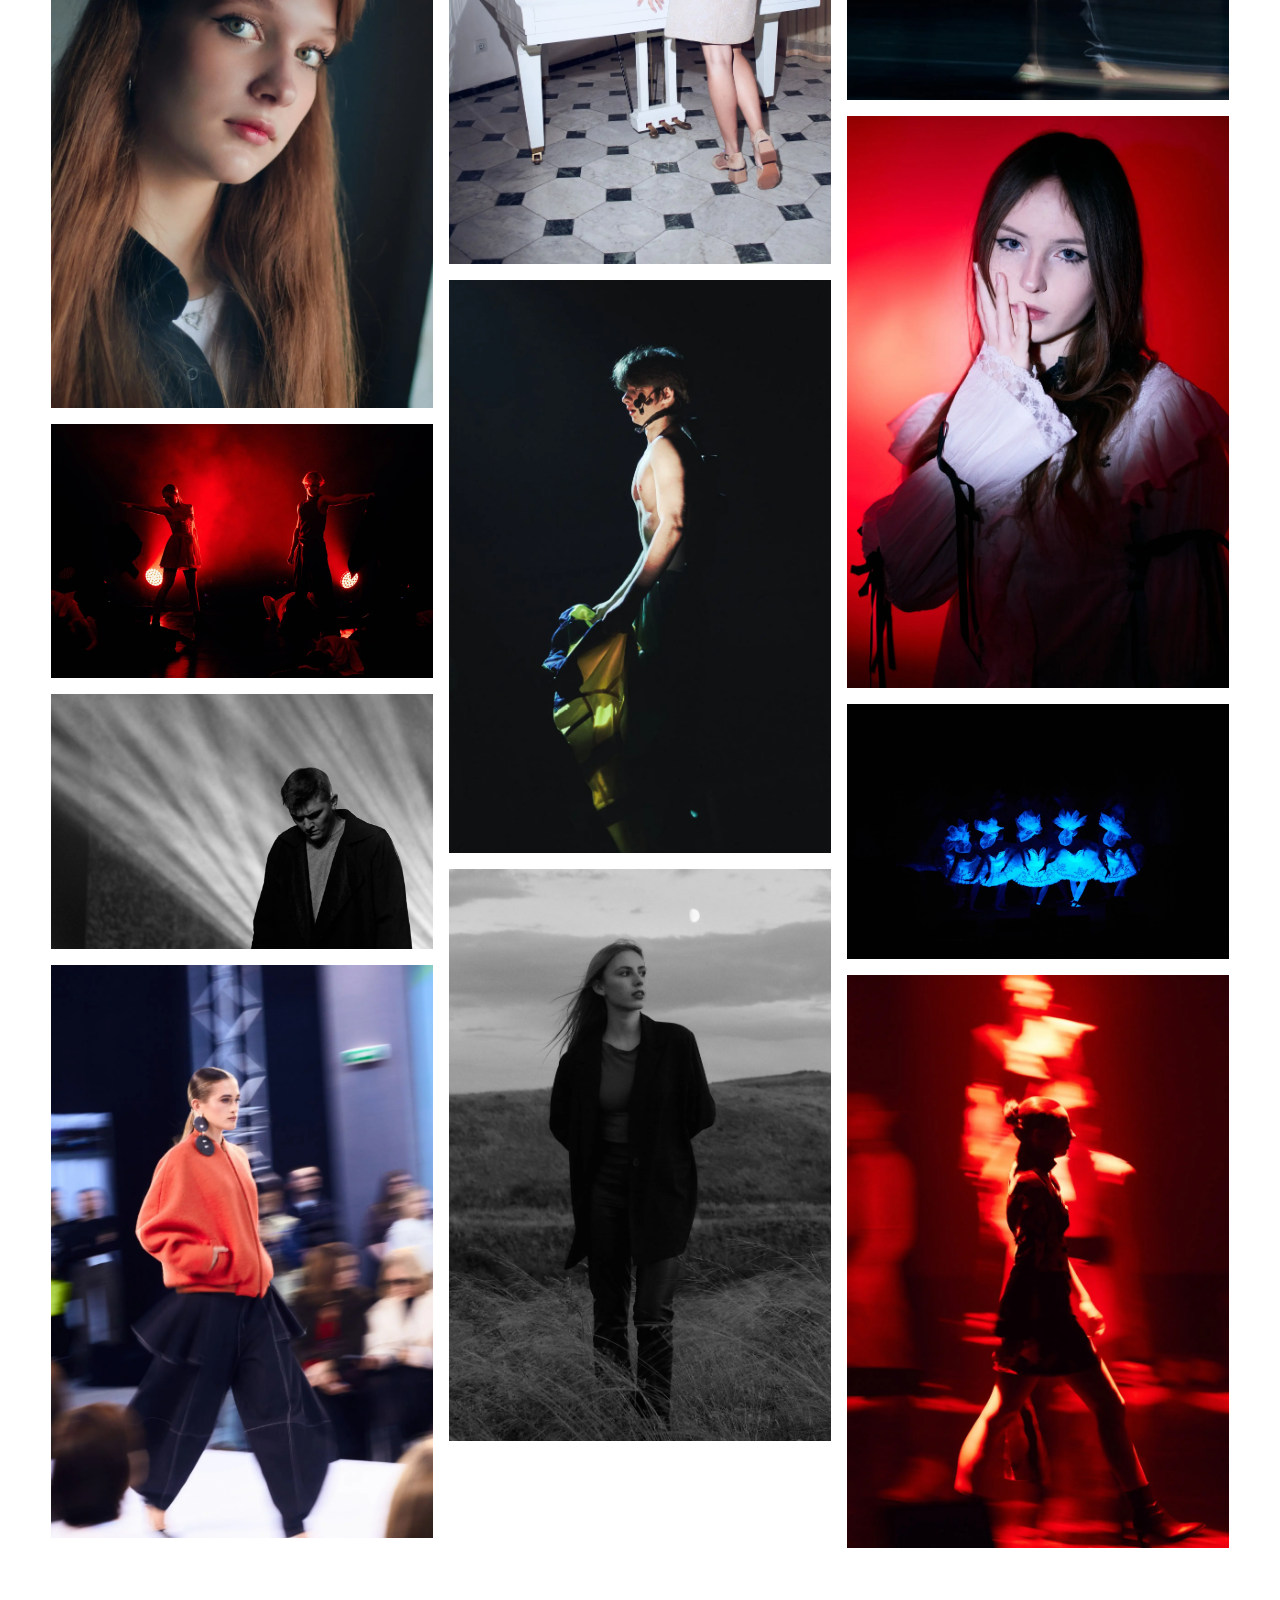
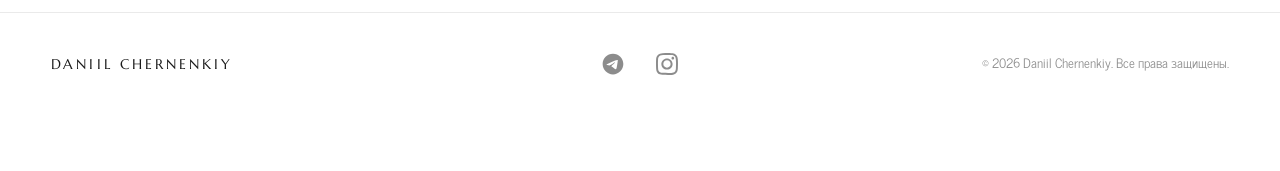
==== commit 8f0bac69: "Сборка из WordPress: 2026-09-28 13:04" ====
--- a/index.html
+++ b/index.html
@@ -1,251 +1,52 @@
 <!DOCTYPE html>
-<html lang="ru">
+<?xml encoding="utf-8"?><html lang="ru-RU">
 <head>
-  <meta charset="UTF-8">
-  <meta name="viewport" content="width=device-width, initial-scale=1.0">
-  <title>Даниил Черненький — фотограф</title>
-  <meta name="description" content="Портфолио фотографа Даниила Черненкого.">
-  <link rel="icon" type="image/svg+xml" href="assets/favicon.svg">
-  <link rel="preconnect" href="https://fonts.googleapis.com">
-  <link rel="preconnect" href="https://fonts.gstatic.com" crossorigin>
-  <link href="https://fonts.googleapis.com/css2?family=Marcellus&display=swap" rel="stylesheet">
-  <link rel="stylesheet" href="reset.css">
-  <link rel="stylesheet" href="style.css">
-  <script>document.documentElement.classList.add('js');</script>
+	<meta charset="UTF-8">
+	<meta name="viewport" content="width=device-width, initial-scale=1.0">
+	<link rel="icon" type="image/svg+xml" href="./assets/favicon.svg"><link rel="preconnect" href="https://fonts.gstatic.com" crossorigin=""><link rel="preconnect" href="https://fonts.googleapis.com">
+	<title>Даниил Черненький &mdash; фотограф</title>
+
+
+<meta name="description" content="Портфолио фотографа Даниила Черненкого.">
+
+<link rel="stylesheet" id="ch-reset-css" href="./reset.css" media="all">
+<link rel="stylesheet" id="ch-style-css" href="./style.css" media="all">
+<link rel="stylesheet" id="ch-marcellus-css" href="https://fonts.googleapis.com/css2?family=Marcellus&amp;display=swap" media="all">
+
+	<script>document.documentElement.classList.add('js');</script>
 </head>
-<body>
+<body class="home wp-singular page-template-default page page-id-81 wp-theme-chernenkiy-portfolio">
 
-  <header class="site-header reveal">
-    <div class="container site-header__inner">
-      <a class="brand" href="index.html">Daniil&nbsp;Chernenkiy</a>
+<header class="site-header reveal">
+	<div class="container site-header__inner">
+		<a class="brand" href="./">Daniil&nbsp;Chernenkiy</a>
 
-      <nav class="nav" aria-label="Основная навигация">
-        <ul class="nav__list">
-          <li><a class="nav__link is-active" href="index.html" aria-current="page">Главное</a></li>
-          <li><a class="nav__link" href="pages/contact.html">Контакты</a></li>
-          <li><a class="nav__link" href="projects/index.html">Мои проекты</a></li>
-        </ul>
-      </nav>
-    </div>
-  </header>
+		<nav class="nav" aria-label="Основная навигация">
+			<ul class="nav__list"><li><a class="nav__link is-active" aria-current="page" href="./">Главное</a></li><li><a class="nav__link" href="./contact/">Контакты</a></li><li><a class="nav__link" href="./projects/">Мои проекты</a></li></ul>		</nav>
+	</div>
+</header>
 
-  <main>
-    <h1 class="visually-hidden">Фотографии</h1>
+<main>
+	<h1 class="visually-hidden">Фотографии</h1>
 
-    <!-- Галерея: masonry. Порядок здесь = порядок «Главная галерея» в админке
-         WordPress (D:\MAMP\htdocs\portfolio) — он же читается на сайте ряд за рядом,
-         потому что js/main.js раскладывает фигуры по колонкам заново.
-         Каждое фото — в <picture>: сверху лёгкая WebP-версия (assets/images/webp/),
-         под ней — оригинал jpg как запаска для старых браузеров.
-         Первое фото грузится сразу (eager), остальные — по мере скролла (lazy).
-         Формат файлов: длинная сторона 2500px, JPG q82 + WebP q70, width/height указывать реальными. -->
-    <section class="gallery container" data-gallery="home" aria-label="Галерея фотографий">
+	<section class="gallery container" data-gallery="home" aria-label="Галерея фотографий">
+		<figure class="gallery__item reveal"><picture><source srcset="./assets/images/webp/Masha-16.webp" type="image/webp"><img src="./assets/images/Masha-16.jpeg" alt="Портрет &mdash; Masha" width="1667" height="2500" data-full="./assets/images/Masha-16.jpeg" loading="eager" fetchpriority="high" decoding="async"></picture></figure><figure class="gallery__item reveal"><picture><source srcset="./assets/images/webp/Sasha-01.webp" type="image/webp"><img src="./assets/images/Sasha-01.jpg" alt="Портрет &mdash; Sasha" width="1667" height="2500" data-full="./assets/images/Sasha-01.jpg" loading="lazy" decoding="async"></picture></figure><figure class="gallery__item reveal"><picture><source srcset="./assets/images/webp/Planik-125.webp" type="image/webp"><img src="./assets/images/Planik-125.jpg" alt="Репортаж &mdash; Planik" width="1667" height="2500" data-full="./assets/images/Planik-125.jpg" loading="lazy" decoding="async"></picture></figure><figure class="gallery__item reveal"><picture><source srcset="./assets/images/webp/Vika-34.webp" type="image/webp"><img src="./assets/images/Vika-34.jpg" alt="Портрет &mdash; Vika" width="1666" height="2500" data-full="./assets/images/Vika-34.jpg" loading="lazy" decoding="async"></picture></figure><figure class="gallery__item reveal"><picture><source srcset="./assets/images/webp/angel-12.webp" type="image/webp"><img src="./assets/images/angel-12.jpeg" alt="Портрет &mdash; Angel" width="1667" height="2500" data-full="./assets/images/angel-12.jpeg" loading="lazy" decoding="async"></picture></figure><figure class="gallery__item reveal"><picture><source srcset="./assets/images/webp/Planik-69.webp" type="image/webp"><img src="./assets/images/Planik-69.jpg" alt="Репортаж &mdash; Planik" width="2500" height="1667" data-full="./assets/images/Planik-69.jpg" loading="lazy" decoding="async"></picture></figure><figure class="gallery__item reveal"><picture><source srcset="./assets/images/webp/angel-10.webp" type="image/webp"><img src="./assets/images/angel-10.jpeg" alt="Портрет &mdash; Angel" width="1667" height="2500" data-full="./assets/images/angel-10.jpeg" loading="lazy" decoding="async"></picture></figure><figure class="gallery__item reveal"><picture><source srcset="./assets/images/webp/Masha-11.webp" type="image/webp"><img src="./assets/images/Masha-11.jpeg" alt="Портрет &mdash; Masha" width="1667" height="2500" data-full="./assets/images/Masha-11.jpeg" loading="lazy" decoding="async"></picture></figure><figure class="gallery__item reveal"><picture><source srcset="./assets/images/webp/IMG-6015.webp" type="image/webp"><img src="./assets/images/IMG-6015.jpg" alt="Репортаж" width="1667" height="2500" data-full="./assets/images/IMG-6015.jpg" loading="lazy" decoding="async"></picture></figure><figure class="gallery__item reveal"><picture><source srcset="./assets/images/webp/Vika-38.webp" type="image/webp"><img src="./assets/images/Vika-38.jpg" alt="Портрет &mdash; Vika" width="1667" height="2500" data-full="./assets/images/Vika-38.jpg" loading="lazy" decoding="async"></picture></figure><figure class="gallery__item reveal"><picture><source srcset="./assets/images/webp/Sasha-08.webp" type="image/webp"><img src="./assets/images/Sasha-08.jpg" alt="Портрет &mdash; Sasha" width="2500" height="1667" data-full="./assets/images/Sasha-08.jpg" loading="lazy" decoding="async"></picture></figure><figure class="gallery__item reveal"><picture><source srcset="./assets/images/webp/Spring2026-31.webp" type="image/webp"><img src="./assets/images/Spring2026-31.jpg" alt="Репортаж &mdash; Spring 2026" width="1667" height="2500" data-full="./assets/images/Spring2026-31.jpg" loading="lazy" decoding="async"></picture></figure><figure class="gallery__item reveal"><picture><source srcset="./assets/images/webp/Spring2026-86.webp" type="image/webp"><img src="./assets/images/Spring2026-86.jpg" alt="Репортаж &mdash; Spring 2026" width="2500" height="1667" data-full="./assets/images/Spring2026-86.jpg" loading="lazy" decoding="async"></picture></figure><figure class="gallery__item reveal"><picture><source srcset="./assets/images/webp/IMG-6016.webp" type="image/webp"><img src="./assets/images/IMG-6016.jpg" alt="Репортаж" width="1667" height="2500" data-full="./assets/images/IMG-6016.jpg" loading="lazy" decoding="async"></picture></figure><figure class="gallery__item reveal"><picture><source srcset="./assets/images/webp/IMG-6017.webp" type="image/webp"><img src="./assets/images/IMG-6017.jpg" alt="Репортаж" width="1667" height="2500" data-full="./assets/images/IMG-6017.jpg" loading="lazy" decoding="async"></picture></figure><figure class="gallery__item reveal"><picture><source srcset="./assets/images/webp/Vika-04.webp" type="image/webp"><img src="./assets/images/Vika-04.jpg" alt="Портрет &mdash; Vika" width="2500" height="2500" data-full="./assets/images/Vika-04.jpg" loading="lazy" decoding="async"></picture></figure><figure class="gallery__item reveal"><picture><source srcset="./assets/images/webp/Planik-81.webp" type="image/webp"><img src="./assets/images/Planik-81.jpg" alt="Репортаж &mdash; Planik" width="1783" height="2500" data-full="./assets/images/Planik-81.jpg" loading="lazy" decoding="async"></picture></figure><figure class="gallery__item reveal"><picture><source srcset="./assets/images/webp/ElevenA-08.webp" type="image/webp"><img src="./assets/images/ElevenA-08.jpg" alt="Репортаж &mdash; 11А" width="1667" height="2500" data-full="./assets/images/ElevenA-08.jpg" loading="lazy" decoding="async"></picture></figure><figure class="gallery__item reveal"><picture><source srcset="./assets/images/webp/Dasha-18.webp" type="image/webp"><img src="./assets/images/Dasha-18.jpg" alt="Портрет &mdash; Dasha" width="1667" height="2500" data-full="./assets/images/Dasha-18.jpg" loading="lazy" decoding="async"></picture></figure><figure class="gallery__item reveal"><picture><source srcset="./assets/images/webp/Vika-11.webp" type="image/webp"><img src="./assets/images/Vika-11.jpg" alt="Портрет &mdash; Vika" width="1667" height="2500" data-full="./assets/images/Vika-11.jpg" loading="lazy" decoding="async"></picture></figure><figure class="gallery__item reveal"><picture><source srcset="./assets/images/webp/Springcon-04.webp" type="image/webp"><img src="./assets/images/Springcon-04.jpg" alt="Репортаж &mdash; Springcon" width="1667" height="2500" data-full="./assets/images/Springcon-04.jpg" loading="lazy" decoding="async"></picture></figure><figure class="gallery__item reveal"><picture><source srcset="./assets/images/webp/Planik-131.webp" type="image/webp"><img src="./assets/images/Planik-131.jpg" alt="Репортаж &mdash; Planik" width="2500" height="1667" data-full="./assets/images/Planik-131.jpg" loading="lazy" decoding="async"></picture></figure><figure class="gallery__item reveal"><picture><source srcset="./assets/images/webp/Spring2026-35.webp" type="image/webp"><img src="./assets/images/Spring2026-35.jpg" alt="Репортаж &mdash; Spring 2026" width="2500" height="1667" data-full="./assets/images/Spring2026-35.jpg" loading="lazy" decoding="async"></picture></figure><figure class="gallery__item reveal"><picture><source srcset="./assets/images/webp/Podsneznik-007.webp" type="image/webp"><img src="./assets/images/Podsneznik-007.jpg" alt="Репортаж &mdash; Подснежник" width="2500" height="1667" data-full="./assets/images/Podsneznik-007.jpg" loading="lazy" decoding="async"></picture></figure><figure class="gallery__item reveal"><picture><source srcset="./assets/images/webp/margo-07.webp" type="image/webp"><img src="./assets/images/margo-07.jpg" alt="Портрет &mdash; Margo" width="1667" height="2500" data-full="./assets/images/margo-07.jpg" loading="lazy" decoding="async"></picture></figure><figure class="gallery__item reveal"><picture><source srcset="./assets/images/webp/IMG-6014.webp" type="image/webp"><img src="./assets/images/IMG-6014.jpg" alt="Репортаж" width="1667" height="2500" data-full="./assets/images/IMG-6014.jpg" loading="lazy" decoding="async"></picture></figure><figure class="gallery__item reveal"><picture><source srcset="./assets/images/webp/Spring2026-44.webp" type="image/webp"><img src="./assets/images/Spring2026-44.jpg" alt="Репортаж &mdash; Spring 2026" width="1667" height="2500" data-full="./assets/images/Spring2026-44.jpg" loading="lazy" decoding="async"></picture></figure>	</section>
+</main>
 
-      <figure class="gallery__item reveal">
-        <picture>
-          <source srcset="assets/images/webp/Vika-34.webp" type="image/webp">
-          <img src="assets/images/Vika-34.jpg" alt="Портрет — Vika" width="1000" height="1501" loading="eager" fetchpriority="high" decoding="async">
-        </picture>
-      </figure>
+<footer class="site-footer reveal">
+	<div class="container site-footer__inner">
+		<a class="brand" href="./">Daniil&nbsp;Chernenkiy</a>
 
-      <figure class="gallery__item reveal">
-        <picture>
-          <source srcset="assets/images/webp/Planik-125.webp" type="image/webp">
-          <img src="assets/images/Planik-125.jpg" alt="Репортаж — Planik" width="1667" height="2500" loading="lazy" decoding="async">
-        </picture>
-      </figure>
+		<ul class="socials">
+						<li><a href="https://t.me/DaniiilCH" class="socials__link socials__link--telegram" target="_blank" rel="me noopener" aria-label="Telegram"></a></li>
+									<li><a href="https://www.instagram.com/daniilchernenkiy/" class="socials__link socials__link--instagram" target="_blank" rel="me noopener" aria-label="Instagram"></a></li>
+					</ul>
 
-      <figure class="gallery__item reveal">
-        <picture>
-          <source srcset="assets/images/webp/angel-12.webp" type="image/webp">
-          <img src="assets/images/angel-12.jpeg" alt="Портрет — Angel" width="1667" height="2500" loading="lazy" decoding="async">
-        </picture>
-      </figure>
+		<p class="site-footer__copy">&copy; <span data-year>2026</span> Daniil Chernenkiy. Все права защищены.</p>
+	</div>
+</footer>
 
-      <figure class="gallery__item reveal">
-        <picture>
-          <source srcset="assets/images/webp/Sasha-01.webp" type="image/webp">
-          <img src="assets/images/Sasha-01.jpg" alt="Портрет — Sasha" width="1667" height="2500" loading="lazy" decoding="async">
-        </picture>
-      </figure>
 
-      <figure class="gallery__item reveal">
-        <picture>
-          <source srcset="assets/images/webp/Masha-16.webp" type="image/webp">
-          <img src="assets/images/Masha-16.jpeg" alt="Портрет — Masha" width="1667" height="2500" loading="lazy" decoding="async">
-        </picture>
-      </figure>
-
-      <figure class="gallery__item reveal">
-        <picture>
-          <source srcset="assets/images/webp/Planik-69.webp" type="image/webp">
-          <img src="assets/images/Planik-69.jpg" alt="Репортаж — Planik" width="2500" height="1667" loading="lazy" decoding="async">
-        </picture>
-      </figure>
-
-      <figure class="gallery__item reveal">
-        <picture>
-          <source srcset="assets/images/webp/angel-10.webp" type="image/webp">
-          <img src="assets/images/angel-10.jpeg" alt="Портрет — Angel" width="1667" height="2500" loading="lazy" decoding="async">
-        </picture>
-      </figure>
-
-      <figure class="gallery__item reveal">
-        <picture>
-          <source srcset="assets/images/webp/Masha-11.webp" type="image/webp">
-          <img src="assets/images/Masha-11.jpeg" alt="Портрет — Masha" width="1667" height="2500" loading="lazy" decoding="async">
-        </picture>
-      </figure>
-
-      <figure class="gallery__item reveal">
-        <picture>
-          <source srcset="assets/images/webp/IMG-6015.webp" type="image/webp">
-          <img src="assets/images/IMG-6015.jpg" alt="Репортаж" width="1667" height="2500" loading="lazy" decoding="async">
-        </picture>
-      </figure>
-
-      <figure class="gallery__item reveal">
-        <picture>
-          <source srcset="assets/images/webp/Vika-38.webp" type="image/webp">
-          <img src="assets/images/Vika-38.jpg" alt="Портрет — Vika" width="1667" height="2500" loading="lazy" decoding="async">
-        </picture>
-      </figure>
-
-      <figure class="gallery__item reveal">
-        <picture>
-          <source srcset="assets/images/webp/Sasha-08.webp" type="image/webp">
-          <img src="assets/images/Sasha-08.jpg" alt="Портрет — Sasha" width="2500" height="1667" loading="lazy" decoding="async">
-        </picture>
-      </figure>
-
-      <figure class="gallery__item reveal">
-        <picture>
-          <source srcset="assets/images/webp/Spring2026-31.webp" type="image/webp">
-          <img src="assets/images/Spring2026-31.jpg" alt="Репортаж — Spring 2026" width="1667" height="2500" loading="lazy" decoding="async">
-        </picture>
-      </figure>
-
-      <figure class="gallery__item reveal">
-        <picture>
-          <source srcset="assets/images/webp/Spring2026-86.webp" type="image/webp">
-          <img src="assets/images/Spring2026-86.jpg" alt="Репортаж — Spring 2026" width="2500" height="1667" loading="lazy" decoding="async">
-        </picture>
-      </figure>
-
-      <figure class="gallery__item reveal">
-        <picture>
-          <source srcset="assets/images/webp/IMG-6016.webp" type="image/webp">
-          <img src="assets/images/IMG-6016.jpg" alt="Репортаж" width="1667" height="2500" loading="lazy" decoding="async">
-        </picture>
-      </figure>
-
-      <figure class="gallery__item reveal">
-        <picture>
-          <source srcset="assets/images/webp/IMG-6017.webp" type="image/webp">
-          <img src="assets/images/IMG-6017.jpg" alt="Репортаж" width="1667" height="2500" loading="lazy" decoding="async">
-        </picture>
-      </figure>
-
-      <figure class="gallery__item reveal">
-        <picture>
-          <source srcset="assets/images/webp/Vika-04.webp" type="image/webp">
-          <img src="assets/images/Vika-04.jpg" alt="Портрет — Vika" width="2500" height="2500" loading="lazy" decoding="async">
-        </picture>
-      </figure>
-
-      <figure class="gallery__item reveal">
-        <picture>
-          <source srcset="assets/images/webp/Planik-81.webp" type="image/webp">
-          <img src="assets/images/Planik-81.jpg" alt="Репортаж — Planik" width="1783" height="2500" loading="lazy" decoding="async">
-        </picture>
-      </figure>
-
-      <figure class="gallery__item reveal">
-        <picture>
-          <source srcset="assets/images/webp/ElevenA-08.webp" type="image/webp">
-          <img src="assets/images/ElevenA-08.jpg" alt="Репортаж — 11А" width="1667" height="2500" loading="lazy" decoding="async">
-        </picture>
-      </figure>
-
-      <figure class="gallery__item reveal">
-        <picture>
-          <source srcset="assets/images/webp/Dasha-18.webp" type="image/webp">
-          <img src="assets/images/Dasha-18.jpg" alt="Портрет — Dasha" width="1667" height="2500" loading="lazy" decoding="async">
-        </picture>
-      </figure>
-
-      <figure class="gallery__item reveal">
-        <picture>
-          <source srcset="assets/images/webp/Vika-11.webp" type="image/webp">
-          <img src="assets/images/Vika-11.jpg" alt="Портрет — Vika" width="1667" height="2500" loading="lazy" decoding="async">
-        </picture>
-      </figure>
-
-      <figure class="gallery__item reveal">
-        <picture>
-          <source srcset="assets/images/webp/Springcon-04.webp" type="image/webp">
-          <img src="assets/images/Springcon-04.jpg" alt="Репортаж — Springcon" width="1667" height="2500" loading="lazy" decoding="async">
-        </picture>
-      </figure>
-
-      <figure class="gallery__item reveal">
-        <picture>
-          <source srcset="assets/images/webp/Planik-131.webp" type="image/webp">
-          <img src="assets/images/Planik-131.jpg" alt="Репортаж — Planik" width="2500" height="1667" loading="lazy" decoding="async">
-        </picture>
-      </figure>
-
-      <figure class="gallery__item reveal">
-        <picture>
-          <source srcset="assets/images/webp/Spring2026-35.webp" type="image/webp">
-          <img src="assets/images/Spring2026-35.jpg" alt="Репортаж — Spring 2026" width="2500" height="1667" loading="lazy" decoding="async">
-        </picture>
-      </figure>
-
-      <figure class="gallery__item reveal">
-        <picture>
-          <source srcset="assets/images/webp/Podsneznik-007.webp" type="image/webp">
-          <img src="assets/images/Podsneznik-007.jpg" alt="Репортаж — Подснежник" width="2500" height="1667" loading="lazy" decoding="async">
-        </picture>
-      </figure>
-
-      <figure class="gallery__item reveal">
-        <picture>
-          <source srcset="assets/images/webp/margo-07.webp" type="image/webp">
-          <img src="assets/images/margo-07.jpg" alt="Портрет — Margo" width="1667" height="2500" loading="lazy" decoding="async">
-        </picture>
-      </figure>
-
-      <figure class="gallery__item reveal">
-        <picture>
-          <source srcset="assets/images/webp/IMG-6014.webp" type="image/webp">
-          <img src="assets/images/IMG-6014.jpg" alt="Репортаж" width="1667" height="2500" loading="lazy" decoding="async">
-        </picture>
-      </figure>
-
-      <figure class="gallery__item reveal">
-        <picture>
-          <source srcset="assets/images/webp/Spring2026-44.webp" type="image/webp">
-          <img src="assets/images/Spring2026-44.jpg" alt="Репортаж — Spring 2026" width="1667" height="2500" loading="lazy" decoding="async">
-        </picture>
-      </figure>
-
-    </section>
-  </main>
-
-  <footer class="site-footer reveal">
-    <div class="container site-footer__inner">
-      <a class="brand" href="index.html">Daniil&nbsp;Chernenkiy</a>
-
-      <ul class="socials">
-        <li><a href="https://t.me/DaniiilCH" class="socials__link socials__link--telegram" target="_blank" rel="me noopener" aria-label="Telegram"></a></li>
-        <li><a href="https://www.instagram.com/daniilchernenkiy/" class="socials__link socials__link--instagram" target="_blank" rel="me noopener" aria-label="Instagram"></a></li>
-      </ul>
-
-      <p class="site-footer__copy">© <span data-year>2026</span> Daniil Chernenkiy. Все права защищены.</p>
-    </div>
-  </footer>
-
-  <script src="js/main.js"></script>
+<script id="ch-main-js" src="./js/main.js"></script>
 </body>
 </html>
--- a/style.css
+++ b/style.css
@@ -1,7 +1,19 @@
-/* ==========================================================================
-   Daniil Chernenkiy — photography portfolio
-   Styles: tokens -> base -> typography -> layout -> header -> gallery -> footer
-   ========================================================================== */
+/*
+Theme Name: Daniil Chernenkiy Portfolio
+Description: Собственная лёгкая тема портфолио: точный порт HTML-версии сайта. Проекты и главная галерея управляются из админки WordPress без плагинов.
+Author: Daniil Chernenkiy
+Version: 1.0
+Requires PHP: 8.0
+Text Domain: ch-portfolio
+License: Private
+*/
+
+/*
+   Этот файл — перенос style.css из HTML-версии сайта (D:\html\Portfolio\style.css).
+   Структура и значения сохранены 1 в 1; разделы 15-16 в конце — небольшие
+   дополнения, специфичные для WordPress (пояснения у каждого правила).
+   reset.css перенесён отдельно и подключается из header.php.
+*/
 
 /* ---------- 1. Design tokens ---------- */
 :root {
@@ -188,7 +200,7 @@
 }
 
 /* Резервная раскладка «колодцем» (columns) заполняет сайт по колонкам:
-   сверху вниз первую, потом вторую — порядок фотографий читается непонятно.
+   сверху вниз первую, потом вторую — порядок из админки читается непонятно.
    На главной js/main.js перестраивает галерею этим классом в ряды:
    фото №1–№3 ложатся в верхний ряд слева направо, дальше — вниз.
    Без JS и при сломанном скрипте остаётся прежняя колоночная вёрстка. */
@@ -418,7 +430,6 @@
   -webkit-mask-image: url("assets/icons/instagram.svg");
   mask-image: url("assets/icons/instagram.svg");
 }
-
 
 .site-footer__copy {
   justify-self: end;
@@ -494,6 +505,18 @@
     padding var(--header-slide) var(--reveal-ease);
 }
 
+/* Под админ-баром прилипающая шапка опускается на его высоту
+   (admin-bar вешается на body, .js — на html, поэтому селекторы разные) */
+body.admin-bar .site-header {
+  top: 32px;
+}
+
+@media (max-width: 782px) {
+  body.admin-bar .site-header {
+    top: 46px;
+  }
+}
+
 .js .site-header.is-compact {
   /* Сверху 16px вместо 10px: в сжатом виде заголовок не липнет к краю экрана,
      а вместе с урезанным row-gap (ниже) оказывается ближе к кнопкам меню. */
@@ -689,7 +712,8 @@
 }
 
 /* ---------- 13. Раздел «Мои проекты» ----------
-   Карточки и галереи собираются projects/render.js из projects/projects.js.
+   В WordPress-версии карточки и галереи проектов собирает PHP из данных
+   WordPress, а не render.js из HTML-версии. Классы и вид — те же.
    Обложки и фото статичны, как в галерее на главной: реагирует только подпись,
    а не снимок. */
 .projects-page {
@@ -824,11 +848,16 @@
 }
 
 /* Пока в проекте нет фотографий, main растянут на экран колонкой: пустая
-   галерея не отдаёт футер вверх, а заглушка стоит по центру. Когда фотографии
-   появляются, .project-empty удаляет render.js, и страница растёт сама. */
+   галерея не отдаёт футер вверх, а заглушка стоит по центру. Класс
+   .page-project-has-photos ставит single-project.php, когда фото есть —
+   тогда заглушка не нужна и страница растёт сама. */
 .page-project main {
   display: flex;
   flex-direction: column;
+}
+
+.page-project-has-photos .project-empty {
+  display: none; /* в WordPress-версии заглушку скрывает CSS, а не JS */
 }
 
 .project-empty {
@@ -854,7 +883,7 @@
 /* ---------- 14. Кнопка «наверх» ----------
    Узел создаёт js/main.js (backToTopButton), поэтому в разметке её нет,
    а без JS она просто не существует. Класс .is-visible ставит тот же JS
-   после прокрутки за порог;appearance — одно мягкое появление, тем же
+   после прокрутки за порог; appearance — одно мягкое появление, тем же
    механизмом, что и остальной вход: opacity + небольшой подъём. */
 .js .back-to-top {
   position: fixed;
@@ -915,3 +944,44 @@
     transform: none;
   }
 }
+
+/* ---------- 15. Дополнения WordPress-версии ---------- */
+/* Абзац внутри «Обо мне» на странице контактов: текст приходит из редактора
+   WordPress, у него нет классов оригинальной вёрстки, поэтому интервалы
+   задаёт сетка группы (gap), а маргины абзацев обнулены reset.css. */
+.about__text p {
+  margin: 0;
+}
+
+/* Ссылки внутри абзацев текста «Обо мне» подчёркиваются — в статичной вёрстке
+   ссылок в абзацах не было, в редакторе они возможны. Список контактов
+   (.about__contacts) остаётся без подчёркивания, как в оригинале. */
+.about__text p a {
+  text-decoration: underline;
+  text-underline-offset: 3px;
+}
+
+/* Текст описания проекта (поле «Краткое описание» в админке) — абзацы из
+   редактора живут внутри .project-head__summary. */
+.project-head__summary p {
+  margin: 0 0 var(--space-xs);
+}
+
+.project-head__summary p:last-child {
+  margin-bottom: 0;
+}
+
+/* ---------- 16. Защита от системных стилей WordPress ---------- */
+/* WordPress вставляет на страницы классы (alignwide, wp-block и т.п.), если
+   пользователь вставит блок галереи в текст — картинки не должны разъезжаться. */
+.gallery img,
+.about__portrait img {
+  max-width: 100%;
+  height: auto;
+}
+
+/* Комментариев и пагинации в портфолио нет — на всякий случай прячем вывод,
+   если он когда-то появится. */
+.page-navigation {
+  display: none;
+}
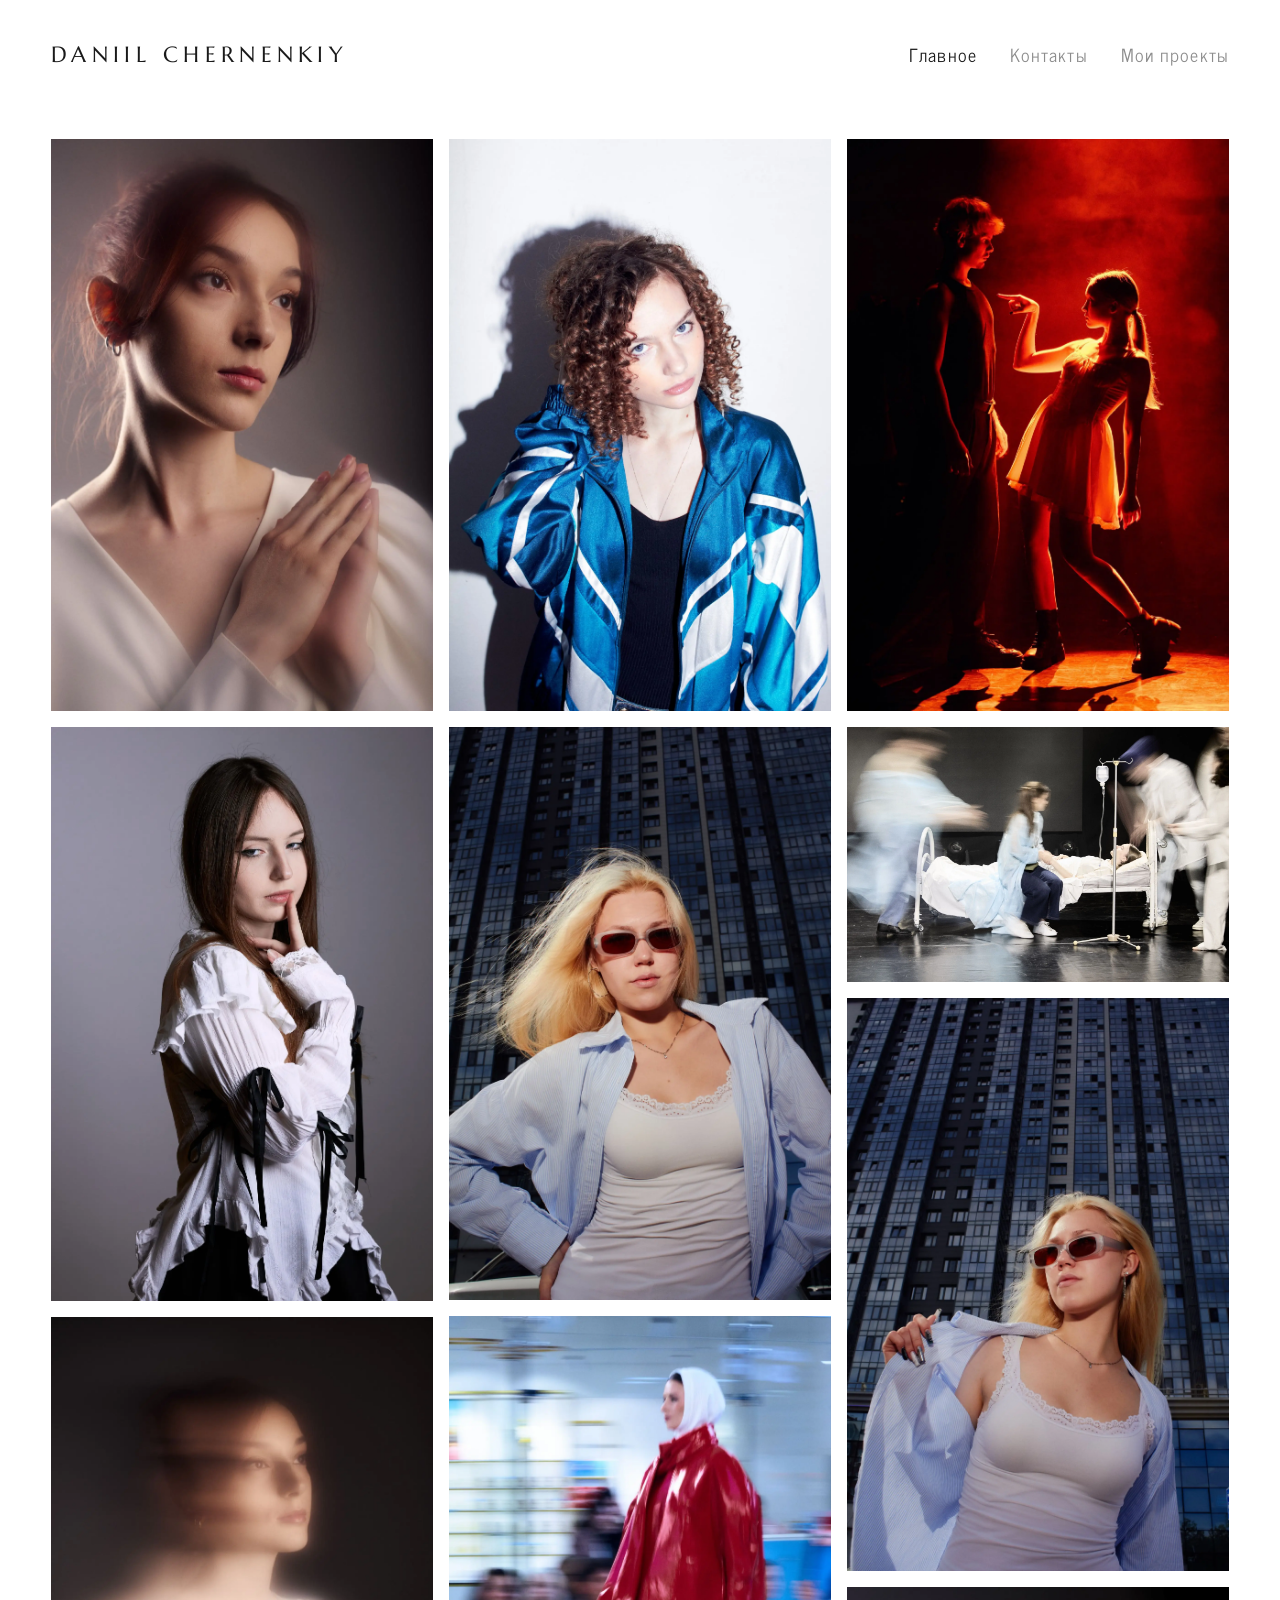
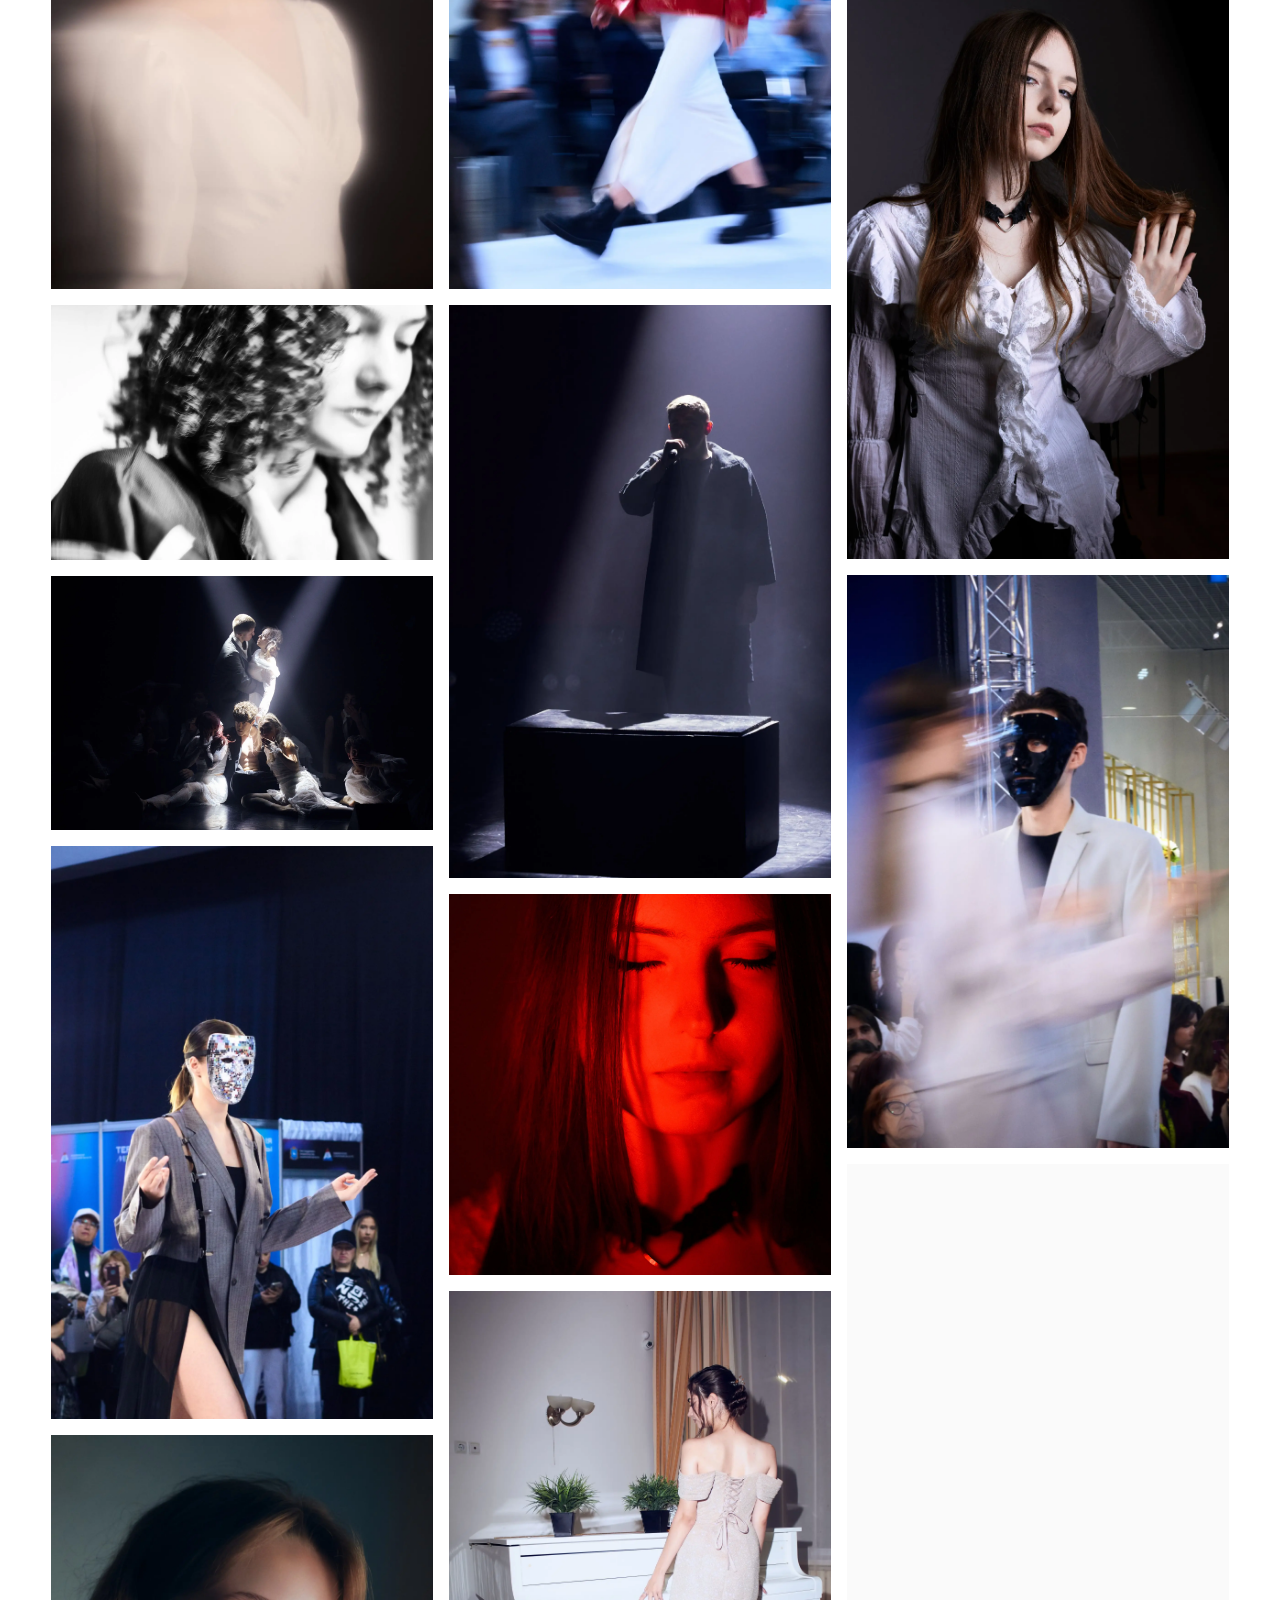
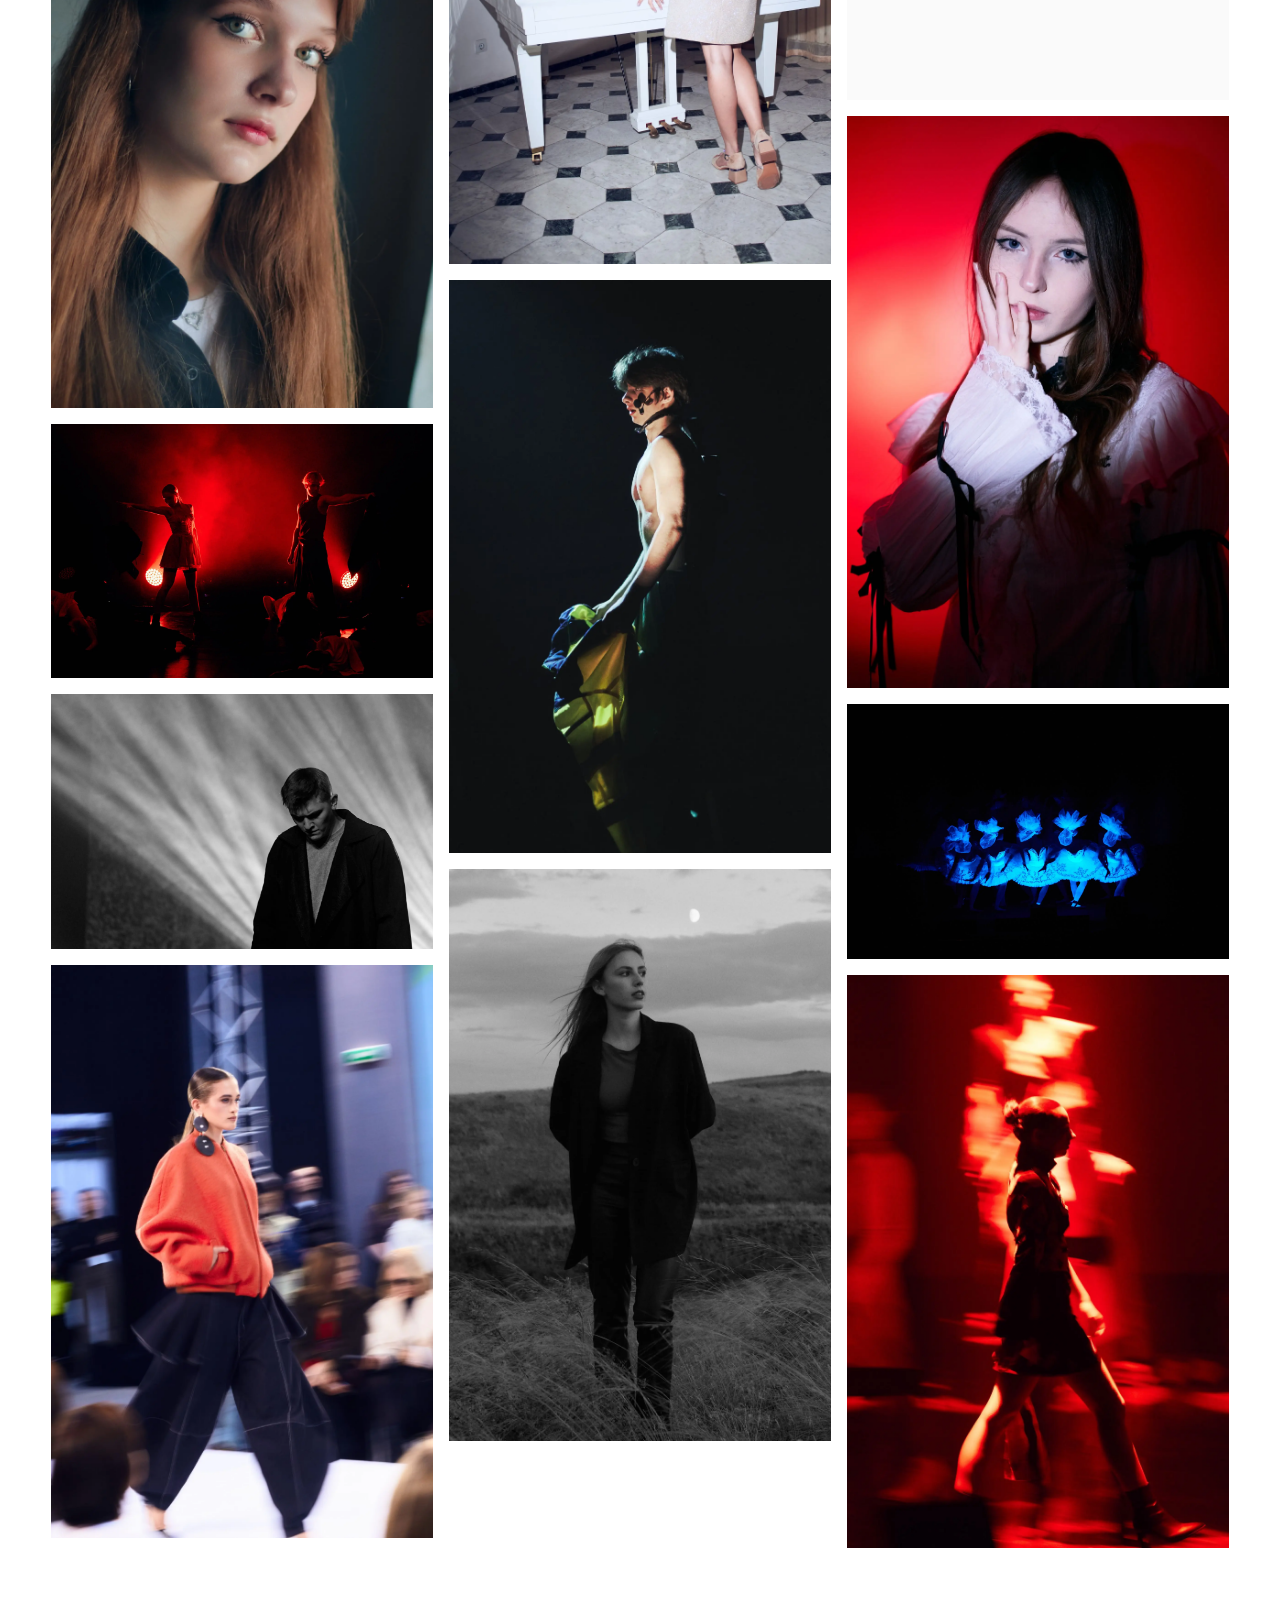
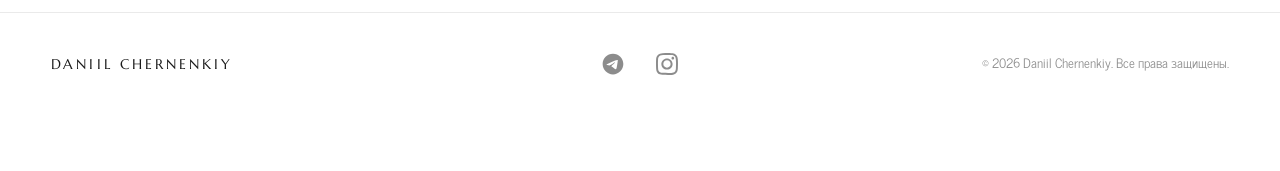
==== commit fef3619c: "SEO: новое описание главной (репортажный и портретный фотограф из Самары), исправлена фамилия в опис" ====
--- a/index.html
+++ b/index.html
@@ -7,7 +7,7 @@
 	<title>Даниил Черненький &mdash; фотограф</title>
 
 
-<meta name="description" content="Портфолио фотографа Даниила Черненкого.">
+<meta name="description" content="Даниил Черненький — репортажный и портретный фотограф из Самары.">
 
 <link rel="stylesheet" id="ch-reset-css" href="./reset.css" media="all">
 <link rel="stylesheet" id="ch-style-css" href="./style.css" media="all">
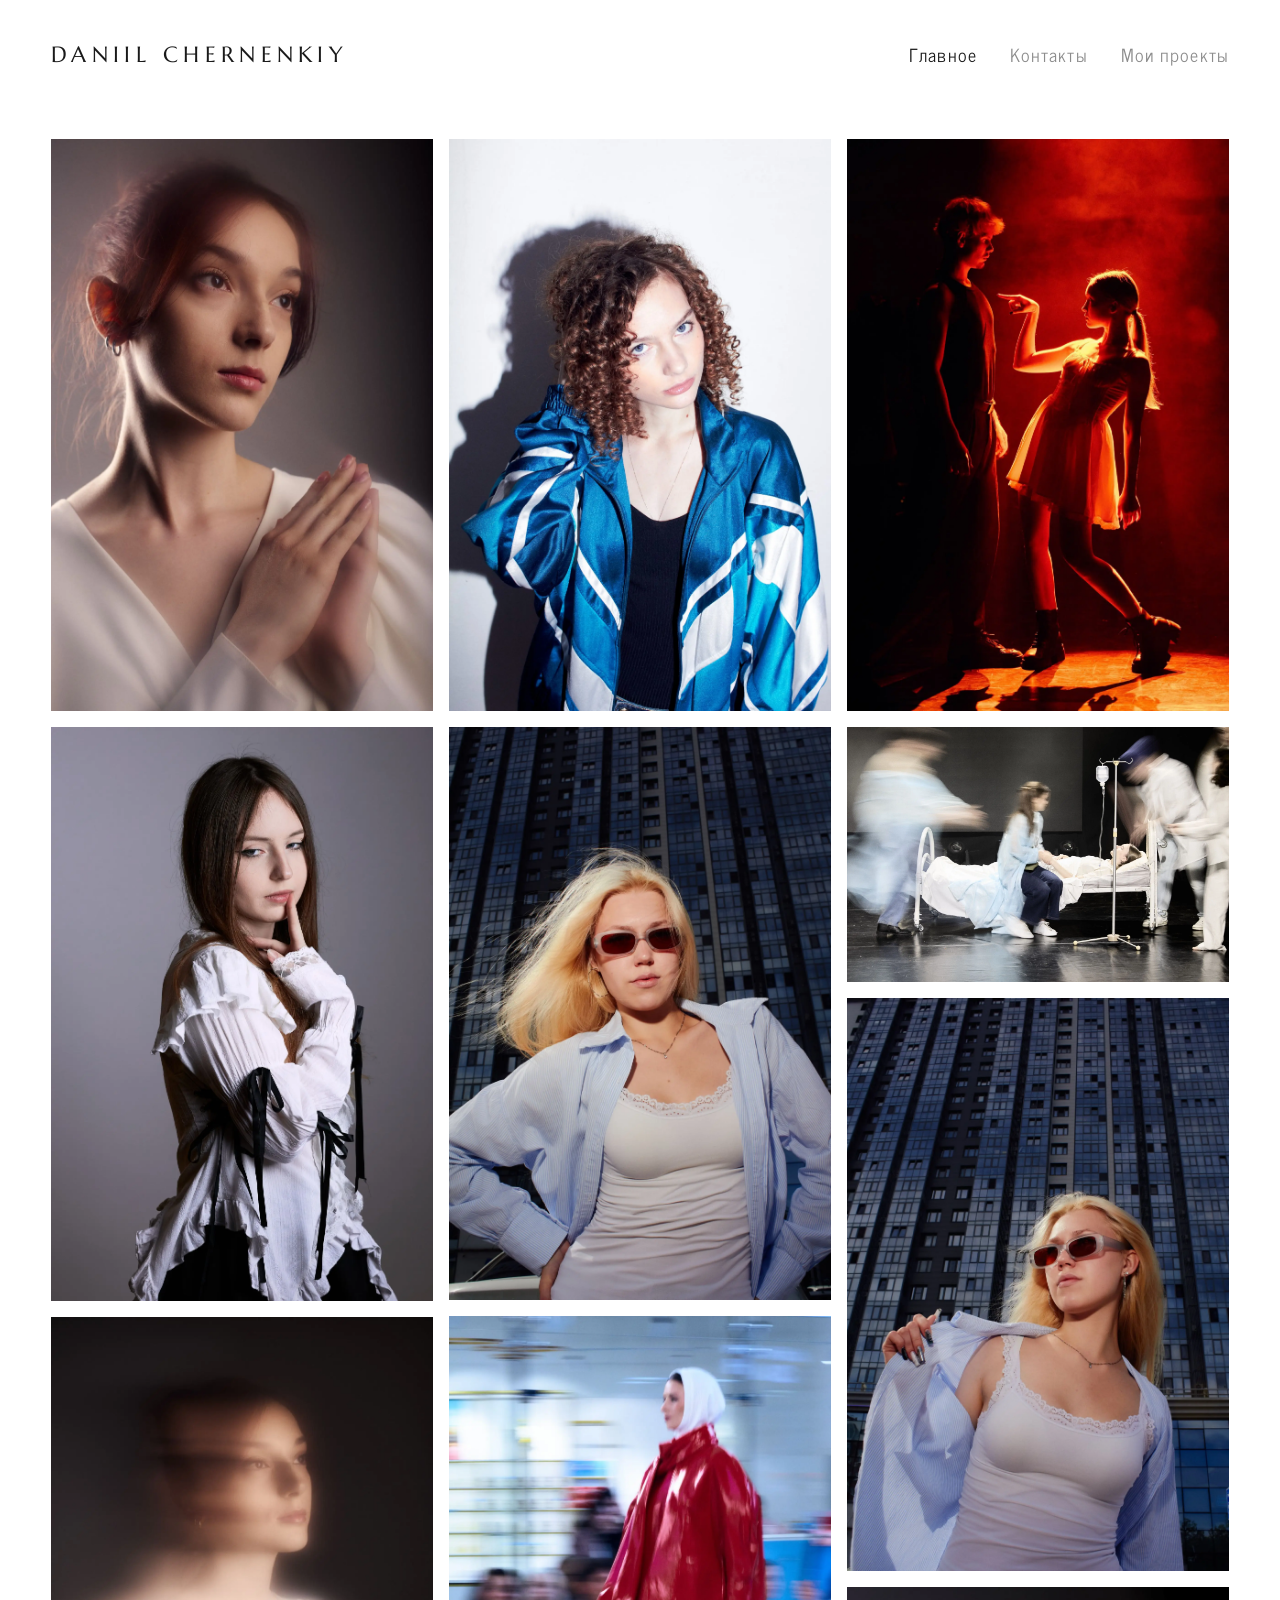
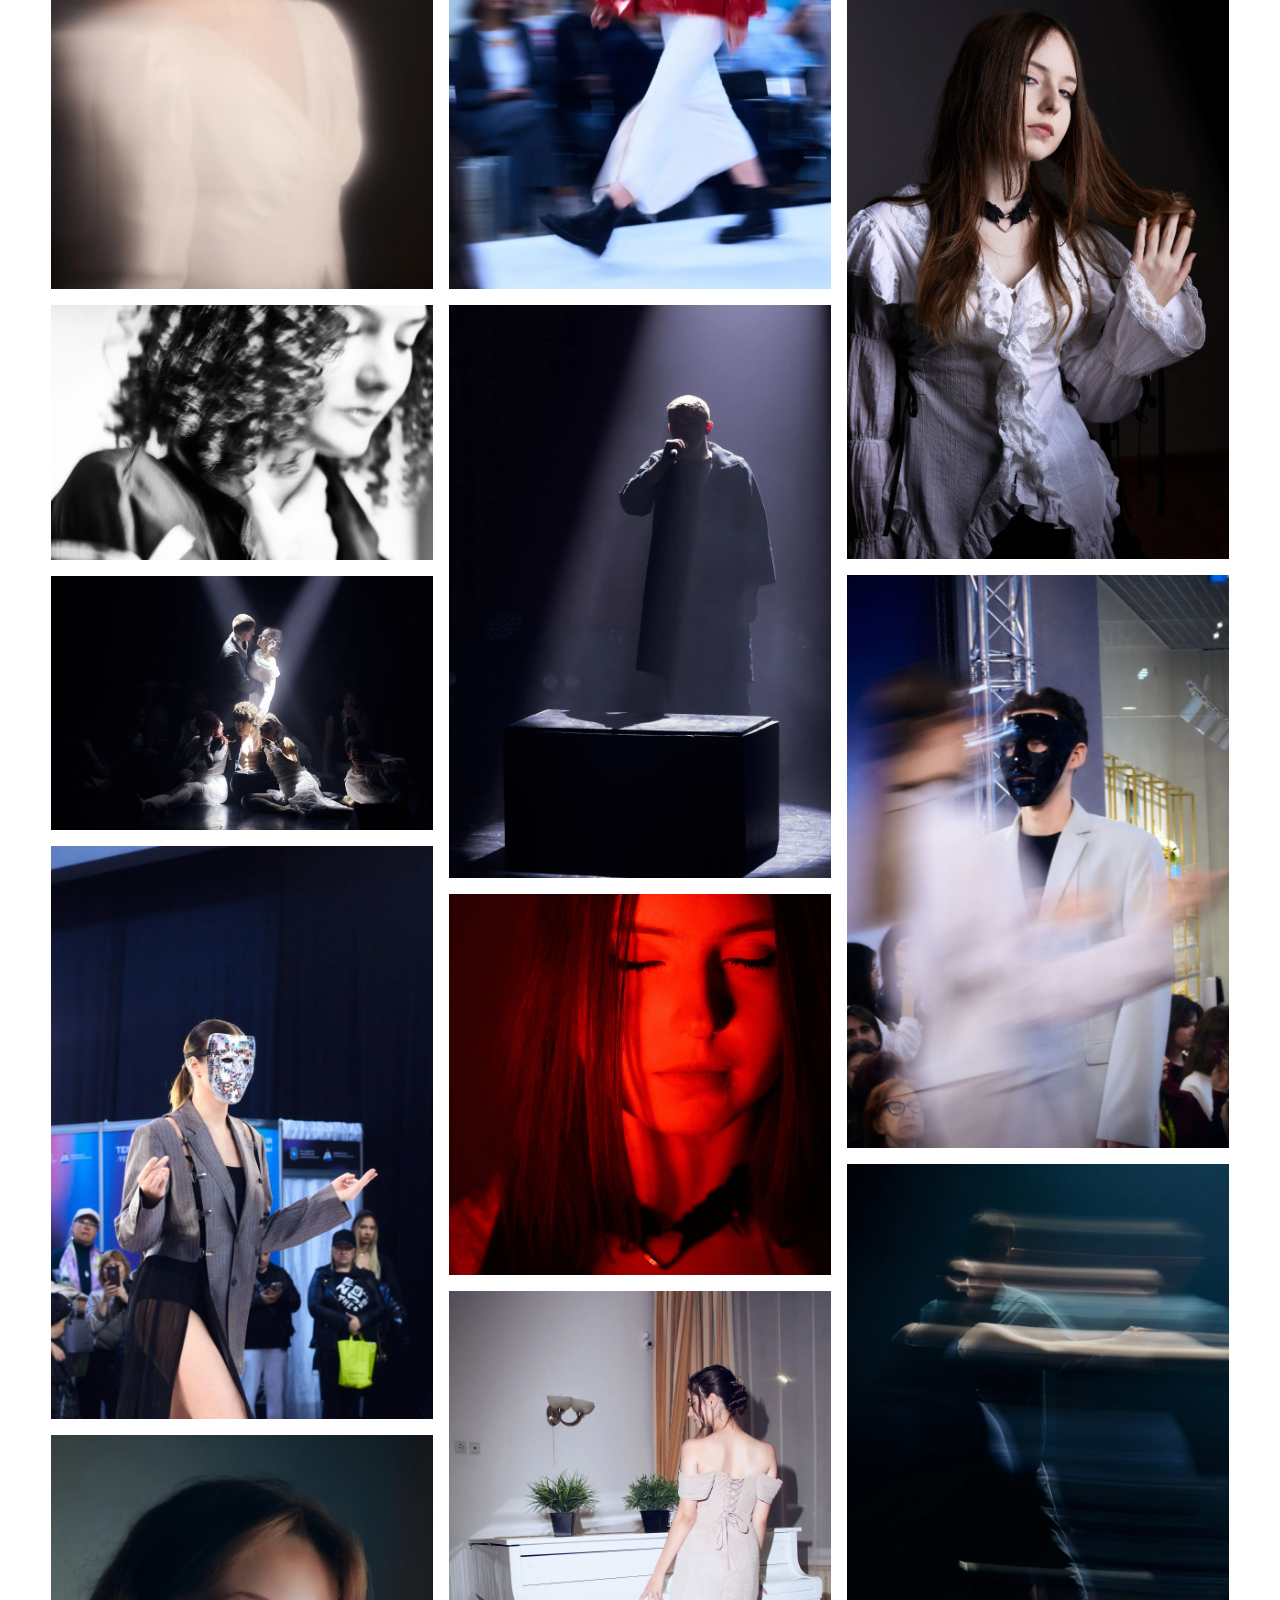
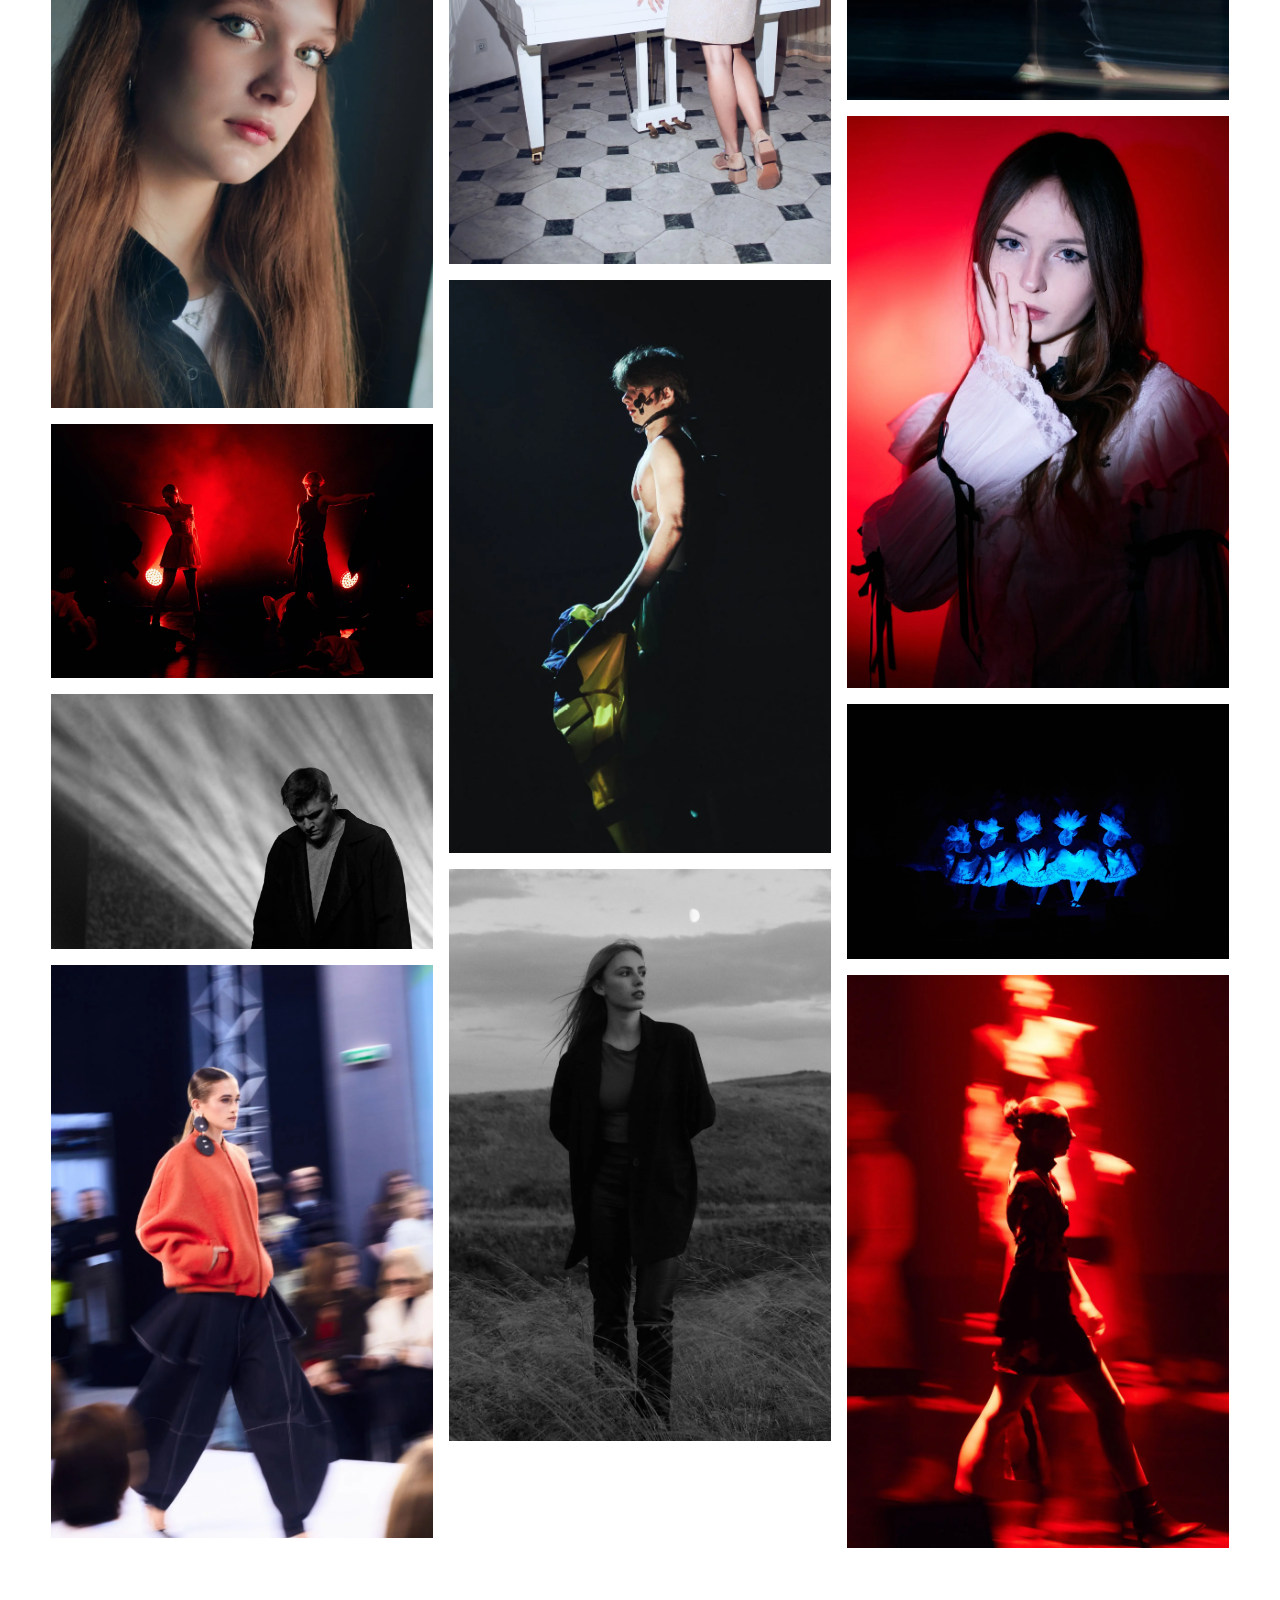
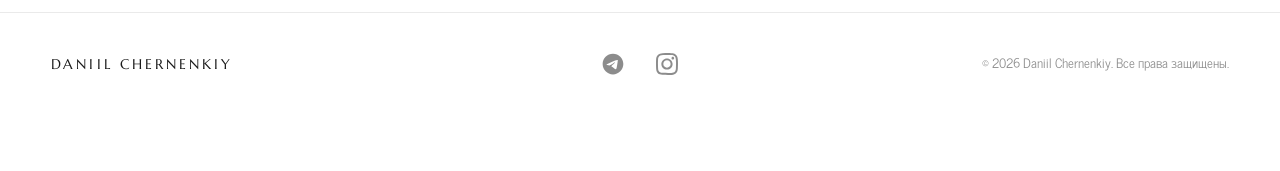
==== commit 5abde643: "SEO: canonical, Open Graph, Schema.org + sitemap.xml и robots.txt" ====
--- a/index.html
+++ b/index.html
@@ -14,7 +14,7 @@
 <link rel="stylesheet" id="ch-marcellus-css" href="https://fonts.googleapis.com/css2?family=Marcellus&amp;display=swap" media="all">
 
 	<script>document.documentElement.classList.add('js');</script>
-</head>
+<link rel="canonical" href="https://daniilchernenkiy.ru/"><meta property="og:type" content="website"><meta property="og:locale" content="ru_RU"><meta property="og:site_name" content="Daniil Chernenkiy"><meta property="og:title" content="Даниил Черненький — фотограф"><meta property="og:description" content="Даниил Черненький — репортажный и портретный фотограф из Самары."><meta property="og:url" content="https://daniilchernenkiy.ru/"><meta property="og:image" content="https://daniilchernenkiy.ru/assets/images/me.jpg"><meta name="twitter:card" content="summary_large_image"><meta name="twitter:title" content="Даниил Черненький — фотограф"><meta name="twitter:description" content="Даниил Черненький — репортажный и портретный фотограф из Самары."><meta name="twitter:image" content="https://daniilchernenkiy.ru/assets/images/me.jpg"><script type="application/ld+json">{"@context":"https://schema.org","@type":["Person","LocalBusiness"],"name":"Даниил Черненький","alternateName":"Daniil Chernenkiy","jobTitle":"Фотограф","description":"Даниил Черненький — репортажный и портретный фотограф из Самары.","url":"https://daniilchernenkiy.ru/","image":"https://daniilchernenkiy.ru/assets/images/me.jpg","address":{"@type":"PostalAddress","addressLocality":"Самара","addressCountry":"RU"},"areaServed":"Самара и Самарская область","sameAs":["https://t.me/DaniiilCH","https://www.instagram.com/daniilchernenkiy/"]}</script></head>
 <body class="home wp-singular page-template-default page page-id-81 wp-theme-chernenkiy-portfolio">
 
 <header class="site-header reveal">
